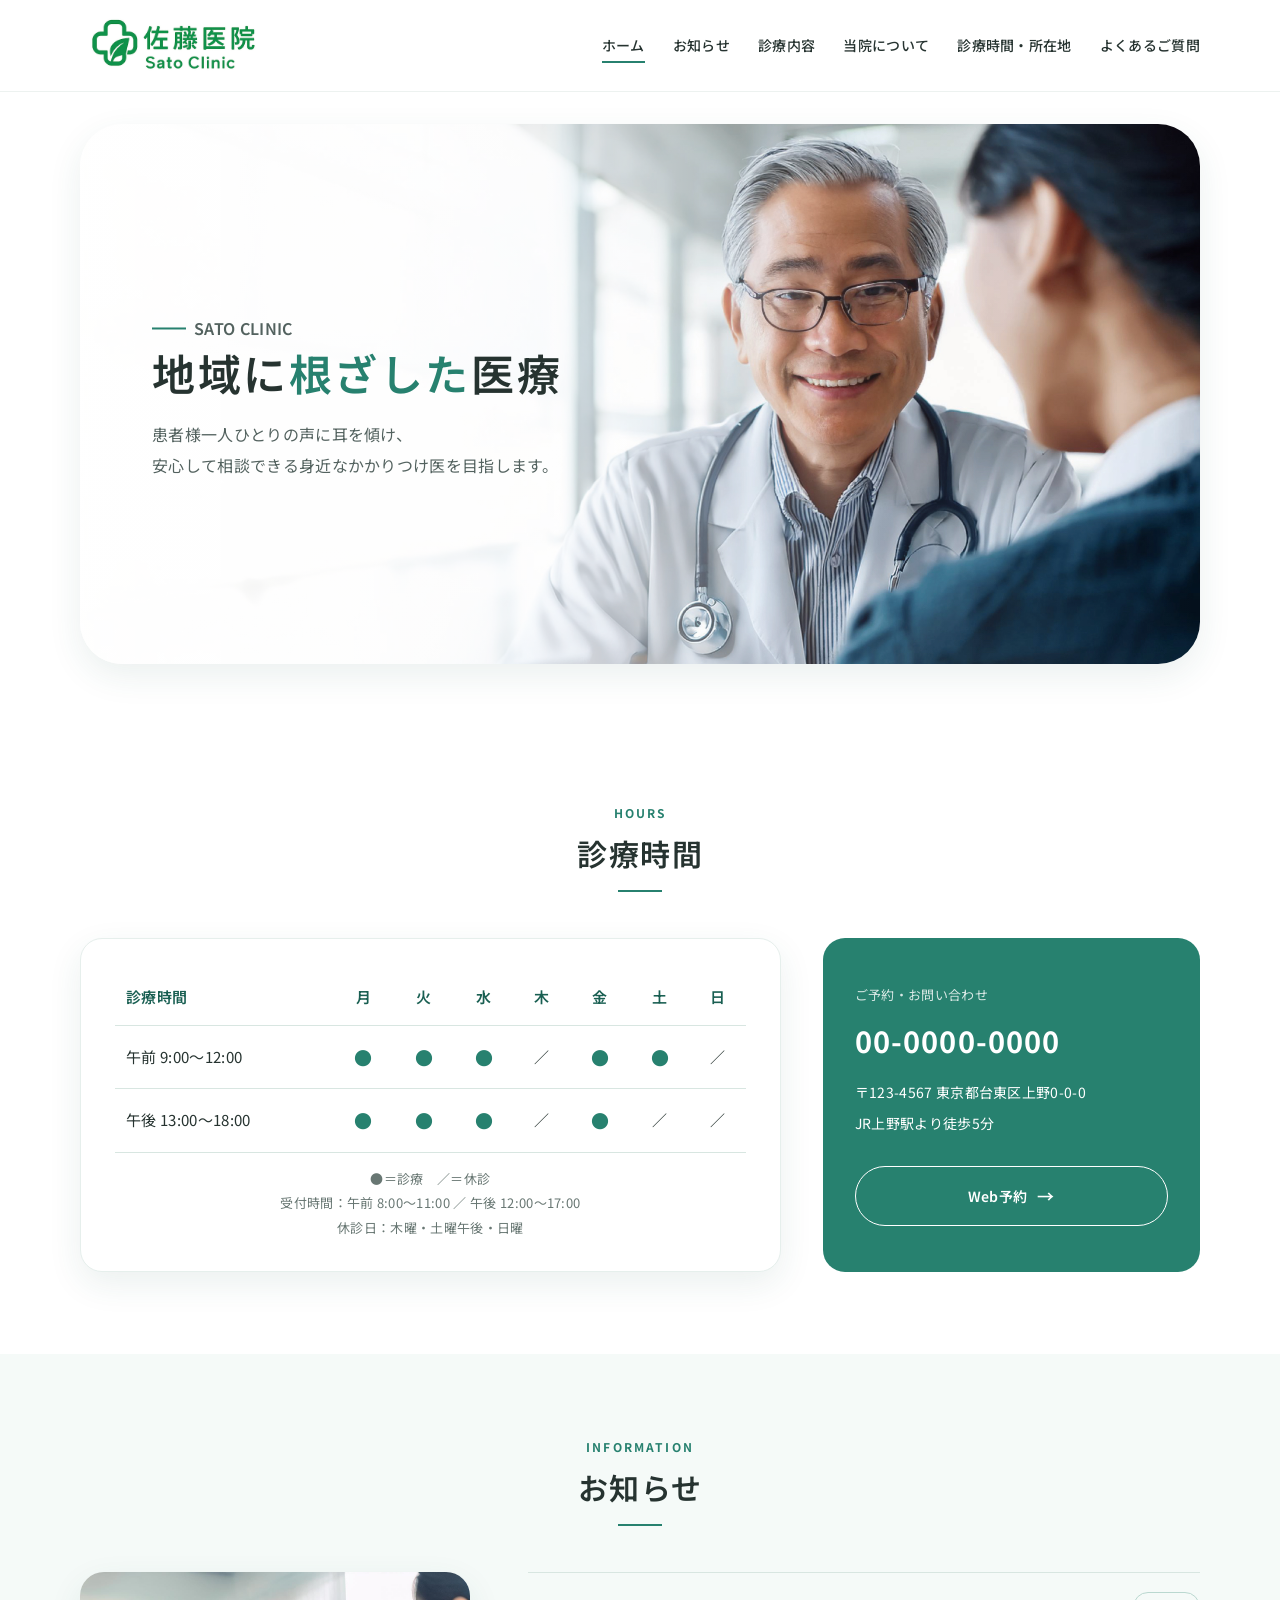
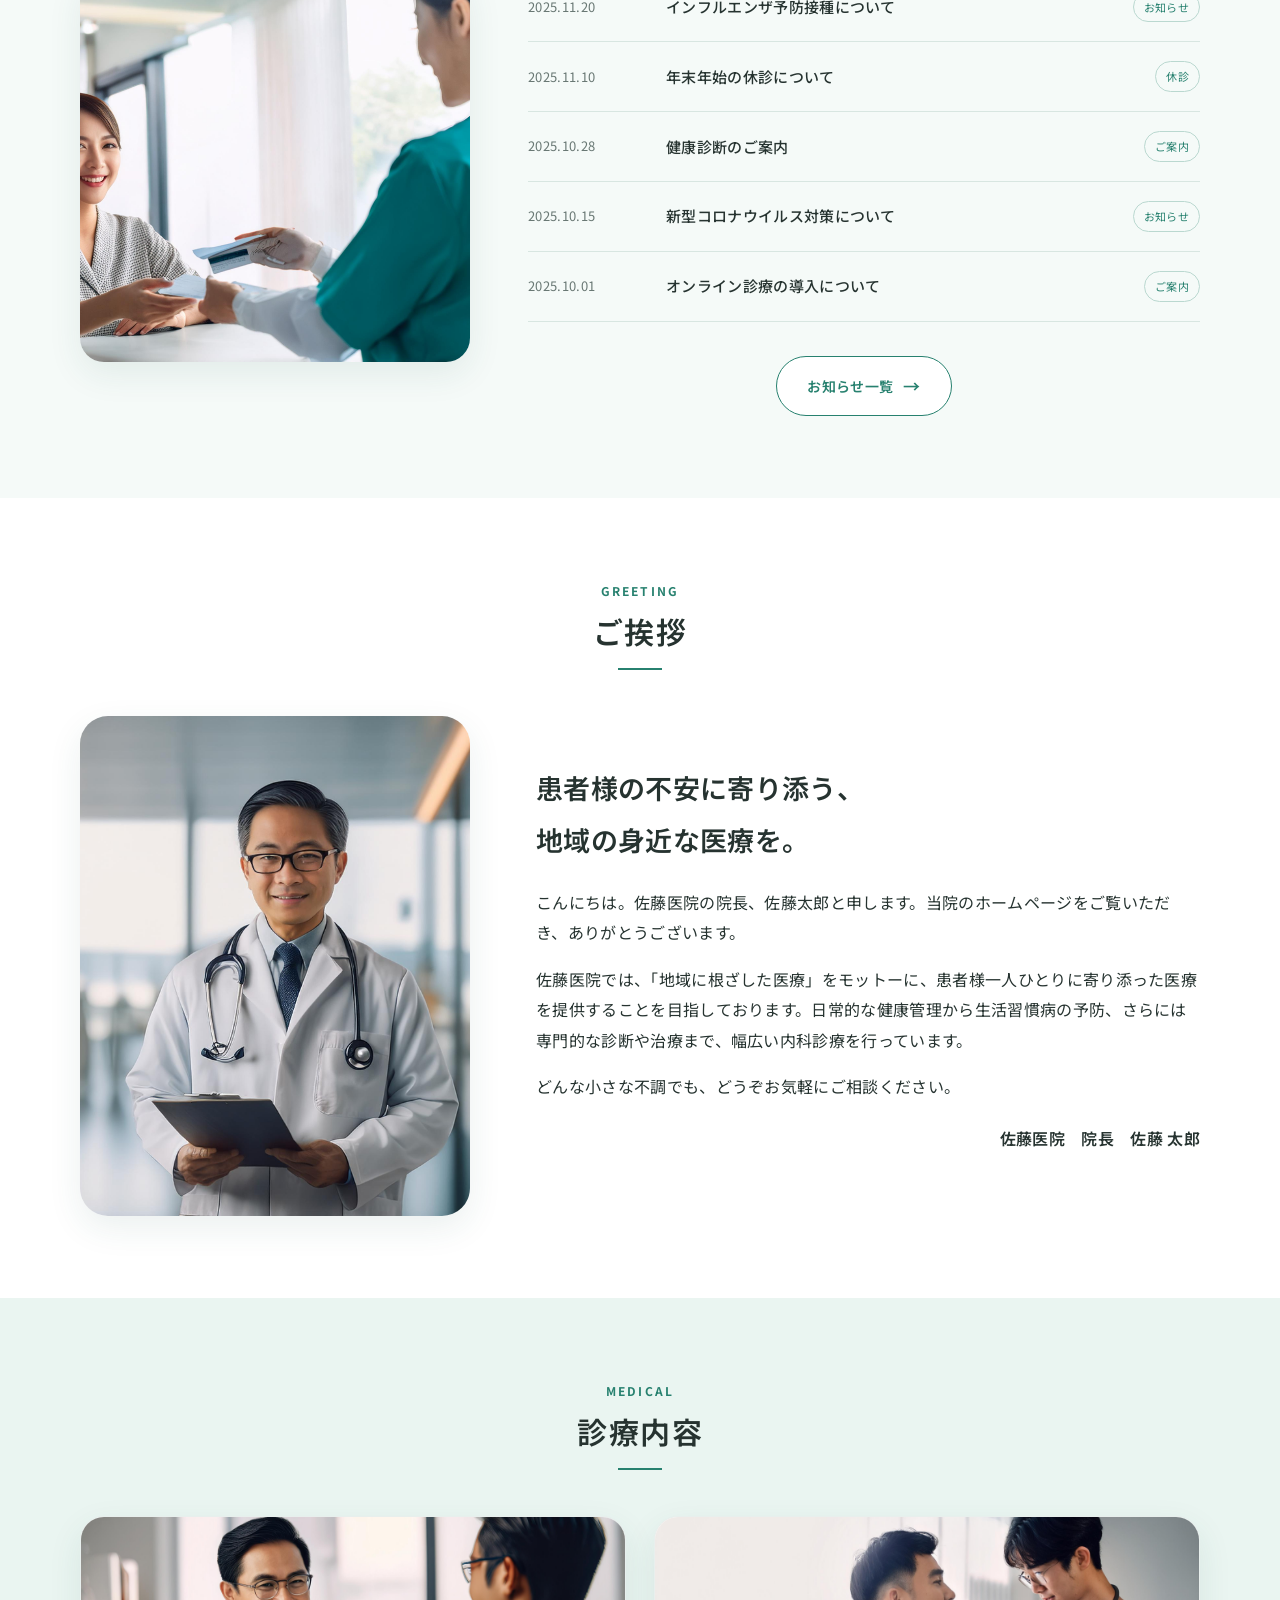
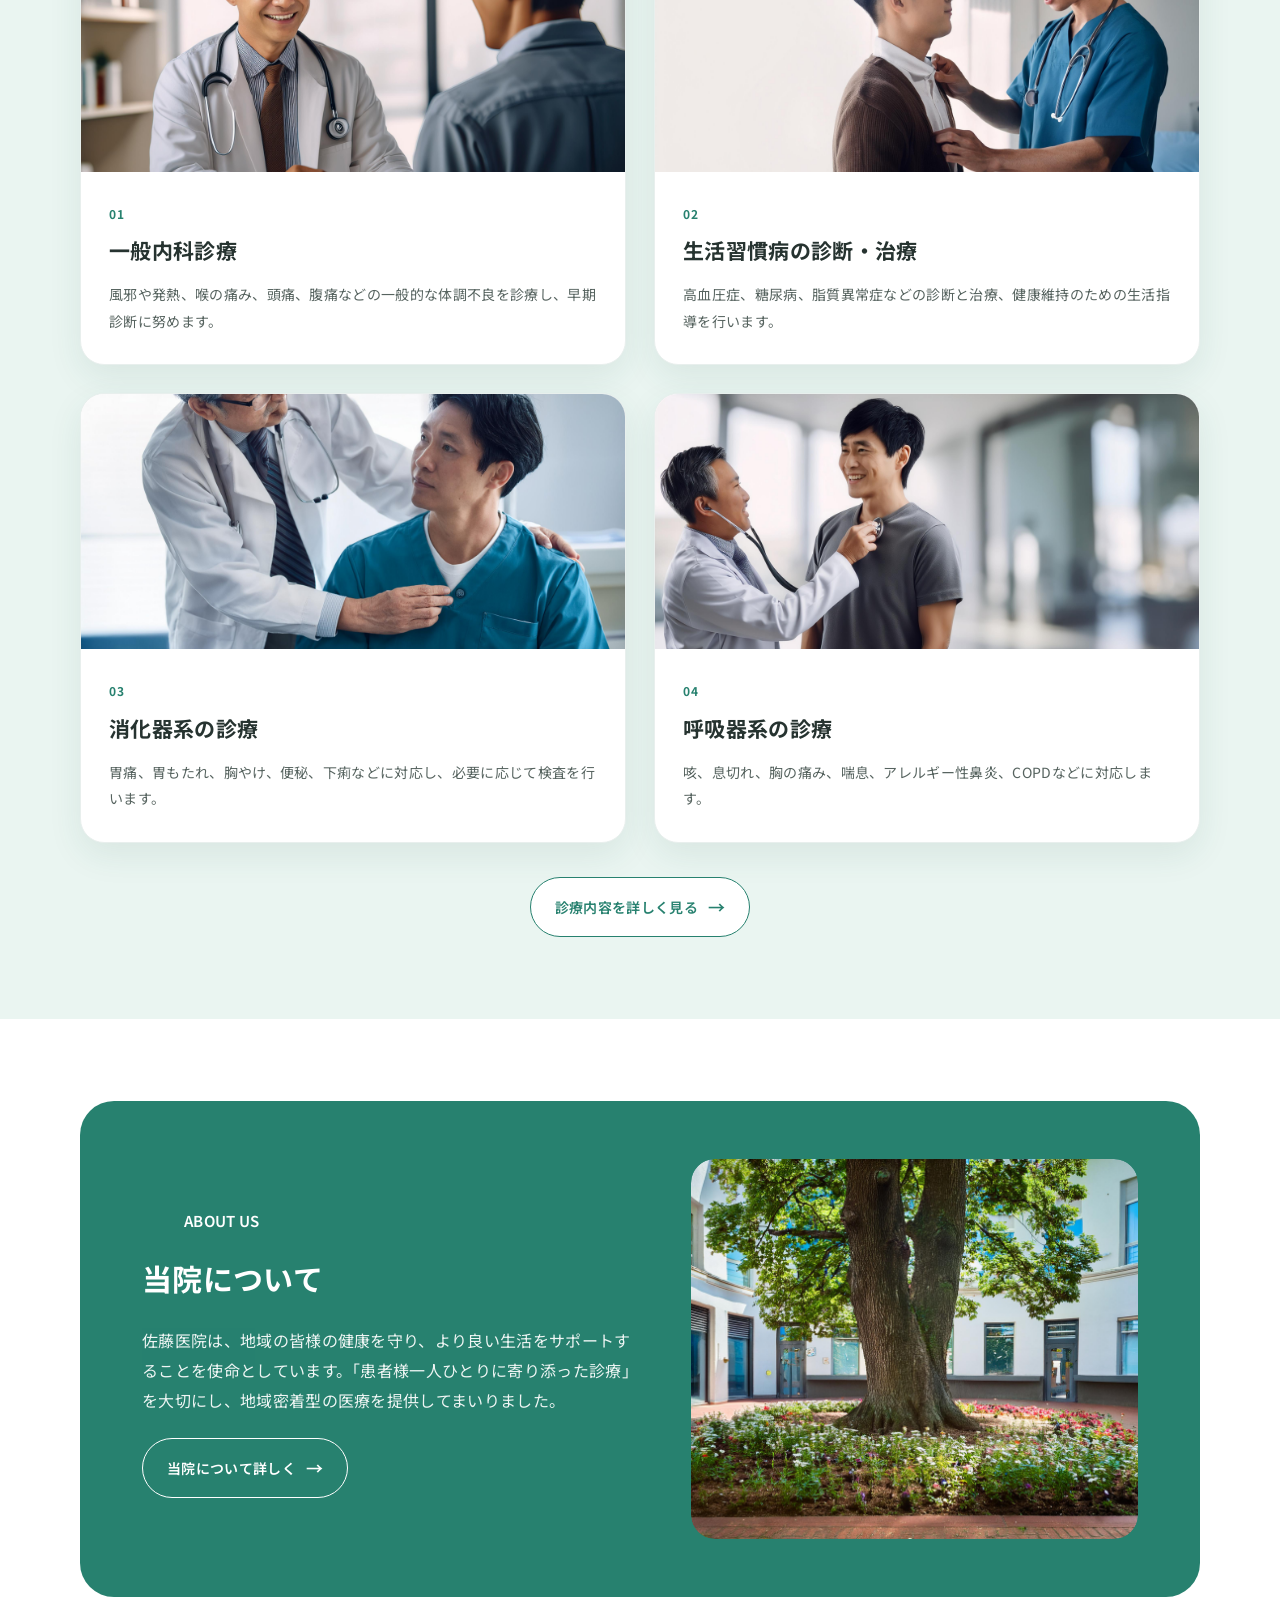
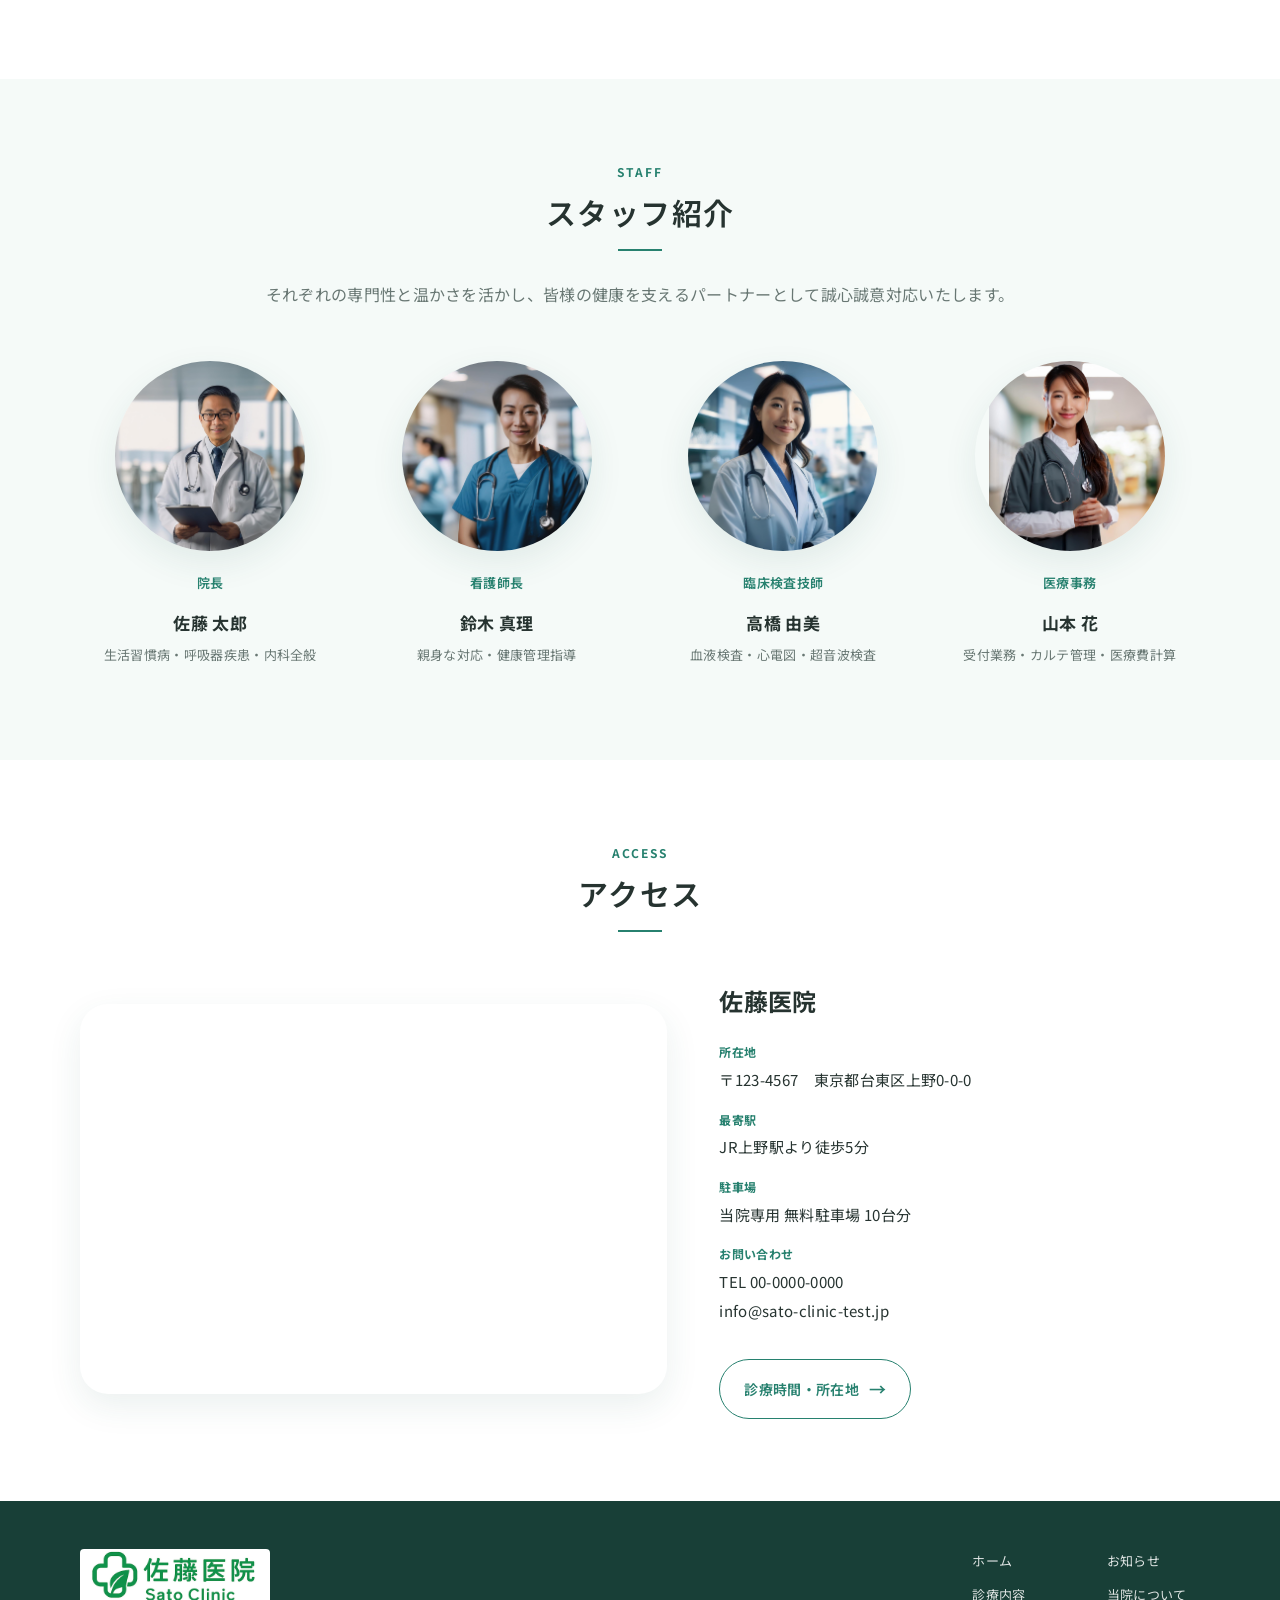
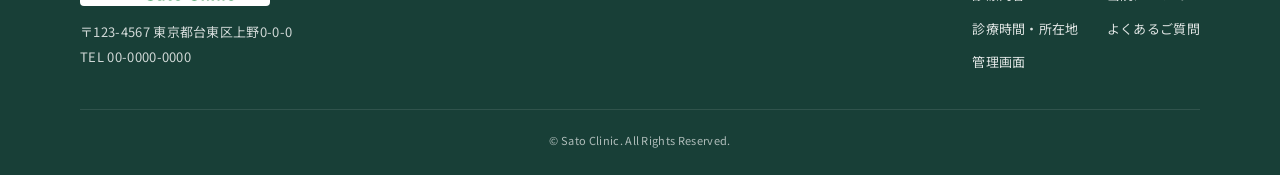
==== index.html @ 32af7291 "トップページ　診療内容の4枚のカードのサブページへのリンク化" ====
<!doctype html>
<html lang="ja">
<head>
  <meta charset="UTF-8">
  <meta name="viewport" content="width=device-width, initial-scale=1.0">
  <meta name="description" content="東京都台東区上野の佐藤医院。地域に根ざした医療を大切に、内科・循環器科・呼吸器科・予防医療に対応しています。">
  <title>佐藤医院｜地域に根ざした医療</title>
  <link rel="stylesheet" href="css/style.css">
</head>
<body>
<header class="site-header">
  <div class="container header-inner">
    <a class="logo" href="index.html"><img src="img/Logo/logo.png" alt="佐藤医院 Sato Clinic"></a>
    <nav class="global-nav" aria-label="メインナビゲーション">
      <ul>
        <li><a href="index.html" aria-current="page">ホーム</a></li>
        <li><a href="information/index.html">お知らせ</a></li>
        <li><a href="medical/index.html">診療内容</a></li>
        <li><a href="about/index.html">当院について</a></li>
        <li><a href="access/index.html">診療時間・所在地</a></li>
        <li><a href="faq/index.html">よくあるご質問</a></li>
      </ul>
    </nav>
  </div>
</header>
<main>
  <section class="hero">
    <div class="container">
      <div class="hero-card">
        <div class="hero-copy">
          <p class="hero-kicker">SATO CLINIC</p>
          <h1>地域に<span>根ざした</span>医療</h1>
          <p>患者様一人ひとりの声に耳を傾け、<br>安心して相談できる身近なかかりつけ医を目指します。</p>
        </div>
      </div>
    </div>
  </section>

  <section class="section" id="hours">
    <div class="container">
      <div class="section-title"><span class="en">Hours</span><h2>診療時間</h2></div>
      <div class="schedule-wrap">
        <div class="schedule-card">
          <table class="schedule-table">
            <thead><tr><th>診療時間</th><th>月</th><th>火</th><th>水</th><th>木</th><th>金</th><th>土</th><th>日</th></tr></thead>
            <tbody>
              <tr><td>午前 9:00〜12:00</td><td class="dot">●</td><td class="dot">●</td><td class="dot">●</td><td>／</td><td class="dot">●</td><td class="dot">●</td><td>／</td></tr>
              <tr><td>午後 13:00〜18:00</td><td class="dot">●</td><td class="dot">●</td><td class="dot">●</td><td>／</td><td class="dot">●</td><td>／</td><td>／</td></tr>
            </tbody>
          </table>
          <p class="schedule-note">●＝診療　／＝休診<br>受付時間：午前 8:00〜11:00 ／ 午後 12:00〜17:00<br>休診日：木曜・土曜午後・日曜</p>
        </div>
        <div class="contact-panel">
          <span class="label">ご予約・お問い合わせ</span>
          <p class="tel">00-0000-0000</p>
          <p>〒123-4567 東京都台東区上野0-0-0</p>
          <p>JR上野駅より徒歩5分</p><a class="btn white" href="reservation/index.html">Web予約</a>
        </div>
      </div>
    </div>
  </section>

  <section class="section soft" id="news">
    <div class="container">
      <div class="section-title"><span class="en">Information</span><h2>お知らせ</h2></div>
      <div class="news-layout">
        <img class="news-photo" src="img/Infomation_Image/information_4.jpg" alt="受付で案内するスタッフ">
        <div>
          <div class="news-list" id="top-news-list">
            <article class="news-item"><time datetime="2025-11-20">2025.11.20</time><a href="information/index.html#flu">インフルエンザ予防接種について</a><span class="tag">お知らせ</span></article></a>
            <article class="news-item"><time datetime="2025-11-10">2025.11.10</time><a href="information/index.html#holiday">年末年始の休診について</a><span class="tag">休診</span></article></a>
            <article class="news-item"><time datetime="2025-10-28">2025.10.28</time><a href="information/index.html#checkup">健康診断のご案内</a><span class="tag">ご案内</span></article></a>
            <article class="news-item"><time datetime="2025-10-15">2025.10.15</time><a href="information/index.html#covid">新型コロナウイルス対策について</a><span class="tag">お知らせ</span></article></a>
            <article class="news-item"><time datetime="2025-10-01">2025.10.01</time><a href="information/index.html#online">オンライン診療の導入について</a><span class="tag">ご案内</span></article></a>
          </div>
          <div class="more"><a class="btn" href="information/index.html">お知らせ一覧</a></div>
        </div>
      </div>
    </div>
  </section>

  <section class="section" id="greeting">
    <div class="container">
      <div class="section-title"><span class="en">Greeting</span><h2>ご挨拶</h2></div>
      <div class="greeting">
        <div class="greeting-photo">
          <img src="img/Doctor_Image/sato_taro.jpg" alt="院長 佐藤太郎">
        </div>
        <div class="greeting-text">
          <h3>患者様の不安に寄り添う、<br>地域の身近な医療を。</h3>
          <p>こんにちは。佐藤医院の院長、佐藤太郎と申します。当院のホームページをご覧いただき、ありがとうございます。</p>
          <p>佐藤医院では、「地域に根ざした医療」をモットーに、患者様一人ひとりに寄り添った医療を提供することを目指しております。日常的な健康管理から生活習慣病の予防、さらには専門的な診断や治療まで、幅広い内科診療を行っています。</p>
          <p>どんな小さな不調でも、どうぞお気軽にご相談ください。</p>
          <p class="signature">佐藤医院　院長　佐藤 太郎</p>
        </div>
      </div>
    </div>
  </section>

  <section class="section green-soft" id="medical">
    <div class="container">
      <div class="section-title"><span class="en">Medical</span><h2>診療内容</h2></div>
      <div class="medical-grid">
        <a class="medical-card-link" href="medical/index.html#medical-1"><article class="medical-card"><img src="img/Medical_Image/medical_8.jpg" alt="一般内科診療"><div class="body"><span class="num">01</span><h3>一般内科診療</h3><p>風邪や発熱、喉の痛み、頭痛、腹痛などの一般的な体調不良を診療し、早期診断に努めます。</p></div></article></a>
        <a class="medical-card-link" href="medical/index.html#medical-2"><article class="medical-card"><img src="img/Medical_Image/medical_6.jpg" alt="生活習慣病の診断・治療"><div class="body"><span class="num">02</span><h3>生活習慣病の診断・治療</h3><p>高血圧症、糖尿病、脂質異常症などの診断と治療、健康維持のための生活指導を行います。</p></div></article></a>
        <a class="medical-card-link" href="medical/index.html#medical-3"><article class="medical-card"><img src="img/Patient_Image/patient_6.jpg" alt="消化器系の診療"><div class="body"><span class="num">03</span><h3>消化器系の診療</h3><p>胃痛、胃もたれ、胸やけ、便秘、下痢などに対応し、必要に応じて検査を行います。</p></div></article></a>
        <a class="medical-card-link" href="medical/index.html#medical-4"><article class="medical-card"><img src="img/Medical_Image/medical_10.jpg" alt="呼吸器系の診療"><div class="body"><span class="num">04</span><h3>呼吸器系の診療</h3><p>咳、息切れ、胸の痛み、喘息、アレルギー性鼻炎、COPDなどに対応します。</p></div></article></a>
      </div>
      <div class="more"><a class="btn" href="medical/index.html">診療内容を詳しく見る</a></div>
    </div>
  </section>

  <section class="section" id="about">
    <div class="container">
      <div class="about-panel">
        <div><span class="hero-kicker" style="color:#fff">ABOUT US</span><h3>当院について</h3><p>佐藤医院は、地域の皆様の健康を守り、より良い生活をサポートすることを使命としています。「患者様一人ひとりに寄り添った診療」を大切にし、地域密着型の医療を提供してまいりました。</p><a class="btn white" href="about/index.html">当院について詳しく</a></div>
        <div class="about-slideshow" aria-label="佐藤医院の院内・中庭イメージ"><img class="is-active" src="img/Hospital_Exterior/hospital_2.jpg" alt="佐藤医院の院内・中庭イメージ"><img src="img/Hospital_Exterior/hospital_3.jpg" alt=""><img src="img/Hospital_Exterior/hospital_4.jpg" alt=""><img src="img/Hospital_Exterior/hospital_5.jpg" alt=""><img src="img/Hospital_Exterior/hospital_7.jpg" alt=""><img src="img/Hospital_Exterior/hospital_8.jpg" alt=""></div>
      </div>
    </div>
  </section>

  <section class="section soft" id="staff">
    <div class="container">
      <div class="section-title"><span class="en">Staff</span><h2>スタッフ紹介</h2></div>
      <p class="staff-intro">それぞれの専門性と温かさを活かし、皆様の健康を支えるパートナーとして誠心誠意対応いたします。</p>
      <div class="staff-grid">
        <a class="staff-card-link" href="about/index.html#staff-sato"><article class="staff-card"><img src="img/Doctor_Image/sato_taro.jpg" alt="佐藤太郎"><p class="role">院長</p><h3>佐藤 太郎</h3><p>生活習慣病・呼吸器疾患・内科全般</p></article></a></a>
        <a class="staff-card-link" href="about/index.html#staff-suzuki"><article class="staff-card"><img src="img/Doctor_Image/suzuki_mari.jpg" alt="鈴木真理"><p class="role">看護師長</p><h3>鈴木 真理</h3><p>親身な対応・健康管理指導</p></article></a></a>
        <a class="staff-card-link" href="about/index.html#staff-takahashi"><article class="staff-card"><img src="img/Doctor_Image/takahashi_yumi.jpg" alt="高橋由美"><p class="role">臨床検査技師</p><h3>高橋 由美</h3><p>血液検査・心電図・超音波検査</p></article></a></a>
        <a class="staff-card-link" href="about/index.html#staff-yamamoto"><article class="staff-card"><img src="img/Doctor_Image/yamamoto_hana.jpg" alt="山本花"><p class="role">医療事務</p><h3>山本 花</h3><p>受付業務・カルテ管理・医療費計算</p></article></a></a>
      </div>
    </div>
  </section>

  <section class="section" id="access">
    <div class="container">
      <div class="section-title"><span class="en">Access</span><h2>アクセス</h2></div>
      <div class="access-wrap">
        <iframe class="map-image" src="https://www.google.com/maps?q=東京都台東区上野0-0-0&output=embed" title="佐藤医院の所在地地図" loading="lazy" allowfullscreen></iframe>
        <div class="access-info">
          <h3>佐藤医院</h3>
          <dl><dt>所在地</dt><dd>〒123-4567　東京都台東区上野0-0-0</dd><dt>最寄駅</dt><dd>JR上野駅より徒歩5分</dd><dt>駐車場</dt><dd>当院専用 無料駐車場 10台分</dd><dt>お問い合わせ</dt><dd>TEL 00-0000-0000<br>info@sato-clinic-test.jp</dd></dl>
          <div class="more" style="text-align:left"><a class="btn" href="access/index.html">診療時間・所在地</a></div>
        </div>
      </div>
    </div>
  </section>
</main>
<footer class="site-footer">
  <div class="container">
    <div class="footer-top">
      <div class="footer-brand"><img src="img/Logo/logo.png" alt="佐藤医院"><p>〒123-4567 東京都台東区上野0-0-0<br>TEL 00-0000-0000</p></div>
      <nav class="footer-nav" aria-label="フッターナビゲーション"><a href="index.html">ホーム</a><a href="information/index.html">お知らせ</a><a href="medical/index.html">診療内容</a><a href="about/index.html">当院について</a><a href="access/index.html">診療時間・所在地</a><a href="faq/index.html">よくあるご質問</a><a href="admin/index.html">管理画面</a></nav>
    </div>
    <div class="copyright">© Sato Clinic. All Rights Reserved.</div>
  </div>
</footer>
<script src="js/script.js"></script>
</body>
</html>
---- css/style.css ----
@import url('https://fonts.googleapis.com/css2?family=Noto+Sans+JP:wght@400;500;600;700&display=swap');

:root{
  --green:#27816f;
  --green-dark:#195f52;
  --green-soft:#eaf5f1;
  --mint:#f5faf8;
  --ink:#263330;
  --muted:#687773;
  --line:#d8e6e1;
  --white:#fff;
  --shadow:0 12px 34px rgba(29,89,76,.09);
}
*{box-sizing:border-box}
html{scroll-behavior:smooth}
body{margin:0;color:var(--ink);background:#fff;font-family:'Noto Sans JP',sans-serif;font-size:16px;line-height:1.9;letter-spacing:.02em}
a{color:inherit;text-decoration:none}
img{max-width:100%;display:block}
.container{width:1120px;max-width:calc(100% - 48px);margin:0 auto}
.site-header{height:92px;display:flex;align-items:center;background:#fff;border-bottom:1px solid #edf2f0;position:relative;z-index:10}
.header-inner{display:flex;align-items:center;justify-content:space-between;gap:32px}
.logo img{width:190px;height:auto}
.global-nav ul{display:flex;align-items:center;gap:28px;list-style:none;margin:0;padding:0;font-size:14px;font-weight:500}
.global-nav a{position:relative;padding:10px 0}
.global-nav a:after{content:'';position:absolute;left:0;bottom:2px;width:0;height:2px;background:var(--green);transition:.2s}
.global-nav a:hover:after,.global-nav a[aria-current='page']:after{width:100%}
.hero{padding:32px 0 56px}
.hero-card{height:540px;border-radius:42px;overflow:hidden;position:relative;background:url('../img/Doctor_Image/firstView.jpg') center 44%/cover no-repeat;box-shadow:var(--shadow)}
.hero-card:after{content:'';position:absolute;inset:0;background:linear-gradient(90deg,rgba(255,255,255,.90) 0%,rgba(255,255,255,.68) 41%,rgba(255,255,255,.08) 68%,rgba(255,255,255,0) 100%)}
.hero-copy{position:absolute;z-index:2;left:72px;top:50%;transform:translateY(-50%);max-width:530px}
.hero-kicker{display:inline-flex;align-items:center;gap:8px;font-size:15px;color:var(--green-dark);font-weight:600;margin:0 0 14px}
.hero-kicker:before{content:'';width:34px;height:2px;background:var(--green)}
.hero h1{font-size:43px;line-height:1.35;margin:0 0 18px;font-weight:600;letter-spacing:.06em}
.hero h1 span{color:var(--green)}
.hero p{margin:0;color:#53625f;font-size:16px}
.section{padding:82px 0}
.section.soft{background:var(--mint)}
.section.green-soft{background:var(--green-soft)}
.section-title{text-align:center;margin:0 0 46px}
.section-title .en{display:block;color:var(--green);font-size:12px;font-weight:700;letter-spacing:.18em;text-transform:uppercase;margin-bottom:7px}
.section-title h2{font-size:30px;line-height:1.4;margin:0;font-weight:600;letter-spacing:.05em}
.section-title h2:after{content:'';display:block;width:44px;height:2px;background:var(--green);margin:16px auto 0}
.schedule-wrap{display:grid;grid-template-columns:1.3fr .7fr;gap:42px;align-items:start}
.schedule-card{background:#fff;border-radius:22px;padding:30px 34px;box-shadow:var(--shadow);border:1px solid #e6efec}
.schedule-table{width:100%;border-collapse:collapse;font-size:15px}
.schedule-table th,.schedule-table td{padding:14px 11px;text-align:center;border-bottom:1px solid var(--line);white-space:nowrap}
.schedule-table th:first-child,.schedule-table td:first-child{text-align:left}
.schedule-table thead th{font-weight:600;color:var(--green-dark)}
.schedule-table .dot{color:var(--green);font-size:18px;font-weight:700}
.schedule-note{font-size:13px;color:var(--muted);margin:14px 0 0;text-align:center}
.contact-panel{background:var(--green);color:#fff;border-radius:22px;padding:32px;height:100%;min-height:246px;display:flex;flex-direction:column;justify-content:center}
.contact-panel .label{font-size:13px;opacity:.82;margin-bottom:5px}
.contact-panel .tel{font-size:29px;font-weight:700;letter-spacing:.04em;margin:0 0 9px}
.contact-panel p{margin:2px 0;font-size:14px}
.contact-panel .btn.white{margin-top:2em}
.btn{display:inline-flex;align-items:center;justify-content:center;gap:10px;min-width:176px;padding:13px 24px;border-radius:999px;border:1px solid var(--green);color:var(--green);font-size:14px;font-weight:600;transition:.2s;background:#fff}
.btn:after{content:'→';font-size:17px}
.btn:hover{background:var(--green);color:#fff}
.btn.white{border-color:#fff;color:#fff;background:transparent}.btn.white:hover{background:#fff;color:var(--green)}
.more{text-align:center;margin-top:34px}
.news-layout{display:grid;grid-template-columns:390px 1fr;gap:58px;align-items:start}
.news-photo{height:390px;border-radius:24px;object-fit:cover;object-position:72% center;width:100%;box-shadow:var(--shadow)}
.news-list{border-top:1px solid var(--line)}
.news-item{display:grid;grid-template-columns:120px 1fr auto;gap:18px;align-items:center;padding:19px 0;border-bottom:1px solid var(--line)}
.news-item time{font-size:13px;color:var(--muted)}
.news-item .tag{font-size:11px;color:var(--green);border:1px solid #bad8d0;border-radius:999px;padding:4px 10px}
.news-item a{font-size:15px;font-weight:500}.news-item a:hover{color:var(--green)}
.greeting{display:grid;grid-template-columns:390px 1fr;gap:66px;align-items:center}
.greeting-photo{position:relative}
.greeting-photo img{width:100%;height:500px;object-fit:cover;object-position:78% center;border-radius:28px;box-shadow:var(--shadow)}
.greeting-photo .name-badge{position:absolute;right:-24px;bottom:28px;background:#fff;border-radius:16px;padding:16px 22px;box-shadow:var(--shadow);font-size:12px;color:var(--muted)}
.greeting-photo .name-badge strong{display:block;color:var(--ink);font-size:18px;margin-top:2px}
.greeting-text h3{font-size:27px;margin:0 0 22px;font-weight:600}.greeting-text p{margin:0 0 16px}
.signature{text-align:right;font-weight:600;margin-top:22px!important}
.medical-grid{display:grid;grid-template-columns:repeat(2,1fr);gap:28px}
.medical-card{background:#fff;border-radius:24px;overflow:hidden;box-shadow:var(--shadow);border:1px solid #e8efed}
.medical-card-link{display:block;color:inherit;text-decoration:none;border-radius:24px;transition:transform .25s ease,box-shadow .25s ease}.medical-card-link:hover,.medical-card-link:focus-visible{transform:translateY(-5px);box-shadow:0 10px 24px rgba(22,71,58,.16);outline:none}.medical-card-link:focus-visible{outline:2px solid var(--green);outline-offset:3px}
.medical-card img{width:100%;height:255px;object-fit:cover}
.medical-card .body{padding:25px 28px 30px}.medical-card .num{font-size:12px;color:var(--green);font-weight:700;letter-spacing:.1em}.medical-card h3{font-size:21px;margin:4px 0 10px}.medical-card p{font-size:14px;color:#56635f;margin:0}
.about-panel{display:grid;grid-template-columns:1.05fr .95fr;gap:56px;align-items:center;background:var(--green);color:#fff;border-radius:34px;padding:58px 62px;overflow:hidden}
.about-panel h3{font-size:30px;margin:0 0 18px}.about-panel p{opacity:.92;margin:0 0 22px}.about-panel img{width:100%;height:380px;object-fit:cover;border-radius:24px}
.about-slideshow{position:relative;height:380px;border-radius:24px;overflow:hidden}.about-slideshow img{position:absolute;inset:0;opacity:0;transition:opacity 2.5s ease}.about-slideshow img.is-active{opacity:1}
.staff-intro{text-align:center;max-width:760px;margin:-18px auto 42px;color:var(--muted)}
.staff-grid{display:grid;grid-template-columns:repeat(4,1fr);gap:26px}
.staff-card{text-align:center;display:flex;flex-direction:column}.staff-card img{width:190px;height:190px;object-fit:cover;border-radius:50%;margin:0 auto 20px;box-shadow:var(--shadow)}
.staff-card:first-child img{object-position:85% center}
.staff-card:nth-child(2) img{object-position:100% center}
.staff-card:nth-child(4) img{object-position:-10% center}
.staff-card h3{font-size:17px;margin:0 0 4px;order:2}.staff-card .role{font-size:13px;color:var(--green);font-weight:600;margin:0 0 11px;order:1}.staff-card p{font-size:13px;color:var(--muted);margin:0}.staff-card>p:not(.role){order:3}
.staff-card-link{display:block;color:inherit;text-decoration:none;border-radius:12px;padding:10px;transition:transform .25s ease,box-shadow .25s ease;background:transparent}.staff-card-link:hover,.staff-card-link:focus-visible{transform:translateY(-5px);box-shadow:0 10px 24px rgba(22,71,58,.16);outline:none}.staff-card-link:focus-visible{outline:2px solid var(--green);outline-offset:3px}
.staff-card-link:nth-child(3) .staff-card img{object-position:center}.staff-card-link:nth-child(4) .staff-card img{object-position:-10% center}
.about-staff .staff-card>p:not(.role){text-align:left}
.about-staff .staff-card>p strong{color:var(--green)}
.access-wrap{display:grid;grid-template-columns:1.1fr .9fr;gap:52px;align-items:center}
.map-image{width:100%;height:390px;object-fit:cover;border-radius:28px;box-shadow:var(--shadow)}
.map-image{border:0}
.reservation-form{max-width:680px;margin:0 auto;background:#fff;padding:32px;border-radius:22px;box-shadow:var(--shadow)}.reservation-form label{display:block;color:var(--green-dark);font-weight:600;margin-bottom:18px}.reservation-form input,.reservation-form select{display:block;width:100%;box-sizing:border-box;margin-top:7px;padding:12px;border:1px solid var(--line);border-radius:8px;font:inherit}.reservation-result{margin-top:24px;color:var(--green-dark)}
#availability{max-width:680px;margin:0 auto;font-size:20px}#availability p{margin:10px 0}
.reservation-intro{max-width:680px;margin:0 auto 18px;font-size:20px}
.admin-news-table{width:100%;border-collapse:collapse;margin:24px 0;background:#fff}.admin-news-table th,.admin-news-table td{padding:14px;border:1px solid var(--line);text-align:left}.admin-news-table th{background:var(--mint);color:var(--green-dark)}.admin-news-table button{margin-right:6px;padding:5px 10px}
.admin-reservation-table{width:100%;border-collapse:collapse;margin:24px 0;background:#fff}.admin-reservation-table th,.admin-reservation-table td{padding:14px;border:1px solid var(--line);text-align:left}.admin-reservation-table th{background:var(--mint);color:var(--green-dark)}
.access-info h3{font-size:24px;margin:0 0 18px}.access-info dl{margin:0}.access-info dt{font-size:12px;color:var(--green);font-weight:700;margin-top:14px}.access-info dd{margin:2px 0 0;font-size:15px}
.site-footer{background:#183f37;color:#fff;padding:48px 0 24px}
.footer-top{display:flex;justify-content:space-between;gap:48px;align-items:flex-start}.footer-brand img{width:190px;background:#fff;border-radius:4px}.footer-brand p{font-size:13px;opacity:.8;margin:14px 0 0}.footer-nav{display:grid;grid-template-columns:repeat(2,auto);gap:9px 28px;font-size:13px}.footer-nav a{opacity:.86}.footer-nav a:hover{opacity:1}.copyright{border-top:1px solid rgba(255,255,255,.16);margin-top:34px;padding-top:20px;text-align:center;font-size:11px;opacity:.65}
.page-hero{padding:46px 0 54px;background:var(--green-soft)}
.page-hero-inner{height:270px;border-radius:32px;padding:54px 60px;display:flex;align-items:center;position:relative;overflow:hidden;background:#d9eee8}
.page-hero-inner.has-image{background-position:center;background-size:cover}.page-hero-inner.has-image:after{content:'';position:absolute;inset:0;background:linear-gradient(90deg,rgba(232,247,242,.97) 0%,rgba(232,247,242,.78) 50%,rgba(232,247,242,.15) 100%)}
.page-hero-copy{position:relative;z-index:2}.page-hero .en{color:var(--green);font-size:12px;font-weight:700;letter-spacing:.16em;text-transform:uppercase}.page-hero h1{font-size:36px;margin:6px 0 0;letter-spacing:.05em}
.breadcrumb{font-size:12px;color:var(--muted);padding:18px 0}.breadcrumb span{margin:0 8px;color:#9aa9a5}
.content-section{padding:64px 0}.content-title{font-size:27px;margin:0 0 26px;padding-left:16px;border-left:4px solid var(--green)}
.prose{max-width:920px;margin:0 auto}.prose p{margin:0 0 18px}.prose h3{font-size:21px;margin:38px 0 14px;color:var(--green-dark)}
.info-list{border-top:1px solid var(--line)}.info-row{display:grid;grid-template-columns:130px 1fr;gap:26px;padding:22px 0;border-bottom:1px solid var(--line)}.info-row time{font-size:13px;color:var(--muted)}.info-row h3{font-size:17px;margin:0 0 8px}.info-row p{font-size:14px;color:#5c6965;margin:0}
.detail-grid{display:grid;grid-template-columns:repeat(2,1fr);gap:28px}.detail-card{border:1px solid var(--line);border-radius:20px;overflow:hidden;background:#fff}.detail-card img{height:230px;width:100%;object-fit:cover}.detail-card .body{padding:24px}.detail-card .num{display:block;color:var(--green);font-size:12px;font-weight:700;letter-spacing:.1em}.detail-card h3{margin:4px 0 10px;font-size:20px}.detail-card p{font-size:14px;color:#5d6966;margin:0}
.policy-list{display:grid;grid-template-columns:repeat(2,1fr);gap:18px}.policy{padding:22px;border-radius:16px;background:var(--mint);border:1px solid var(--line)}.policy strong{display:block;color:var(--green-dark);margin-bottom:6px}
.faq-list{max-width:900px;margin:0 auto}.faq-item{border-bottom:1px solid var(--line);padding:24px 0}.faq-q{font-size:17px;font-weight:600;margin:0 0 10px}.faq-q:before{content:'Q';display:inline-flex;width:30px;height:30px;align-items:center;justify-content:center;border-radius:50%;background:var(--green);color:#fff;margin-right:12px}.faq-a{margin:0;padding-left:42px;color:#596662;font-size:14px}.faq-a:before{content:'A';font-weight:700;color:var(--green);margin-right:10px}
@media(max-width:900px){.global-nav{display:none}.container{max-width:calc(100% - 32px)}.hero-card{height:480px}.hero-copy{left:40px}.schedule-wrap,.news-layout,.greeting,.about-panel,.access-wrap{grid-template-columns:1fr}.staff-grid{grid-template-columns:repeat(2,1fr)}.medical-grid,.detail-grid,.policy-list{grid-template-columns:1fr}.footer-top{flex-direction:column}}
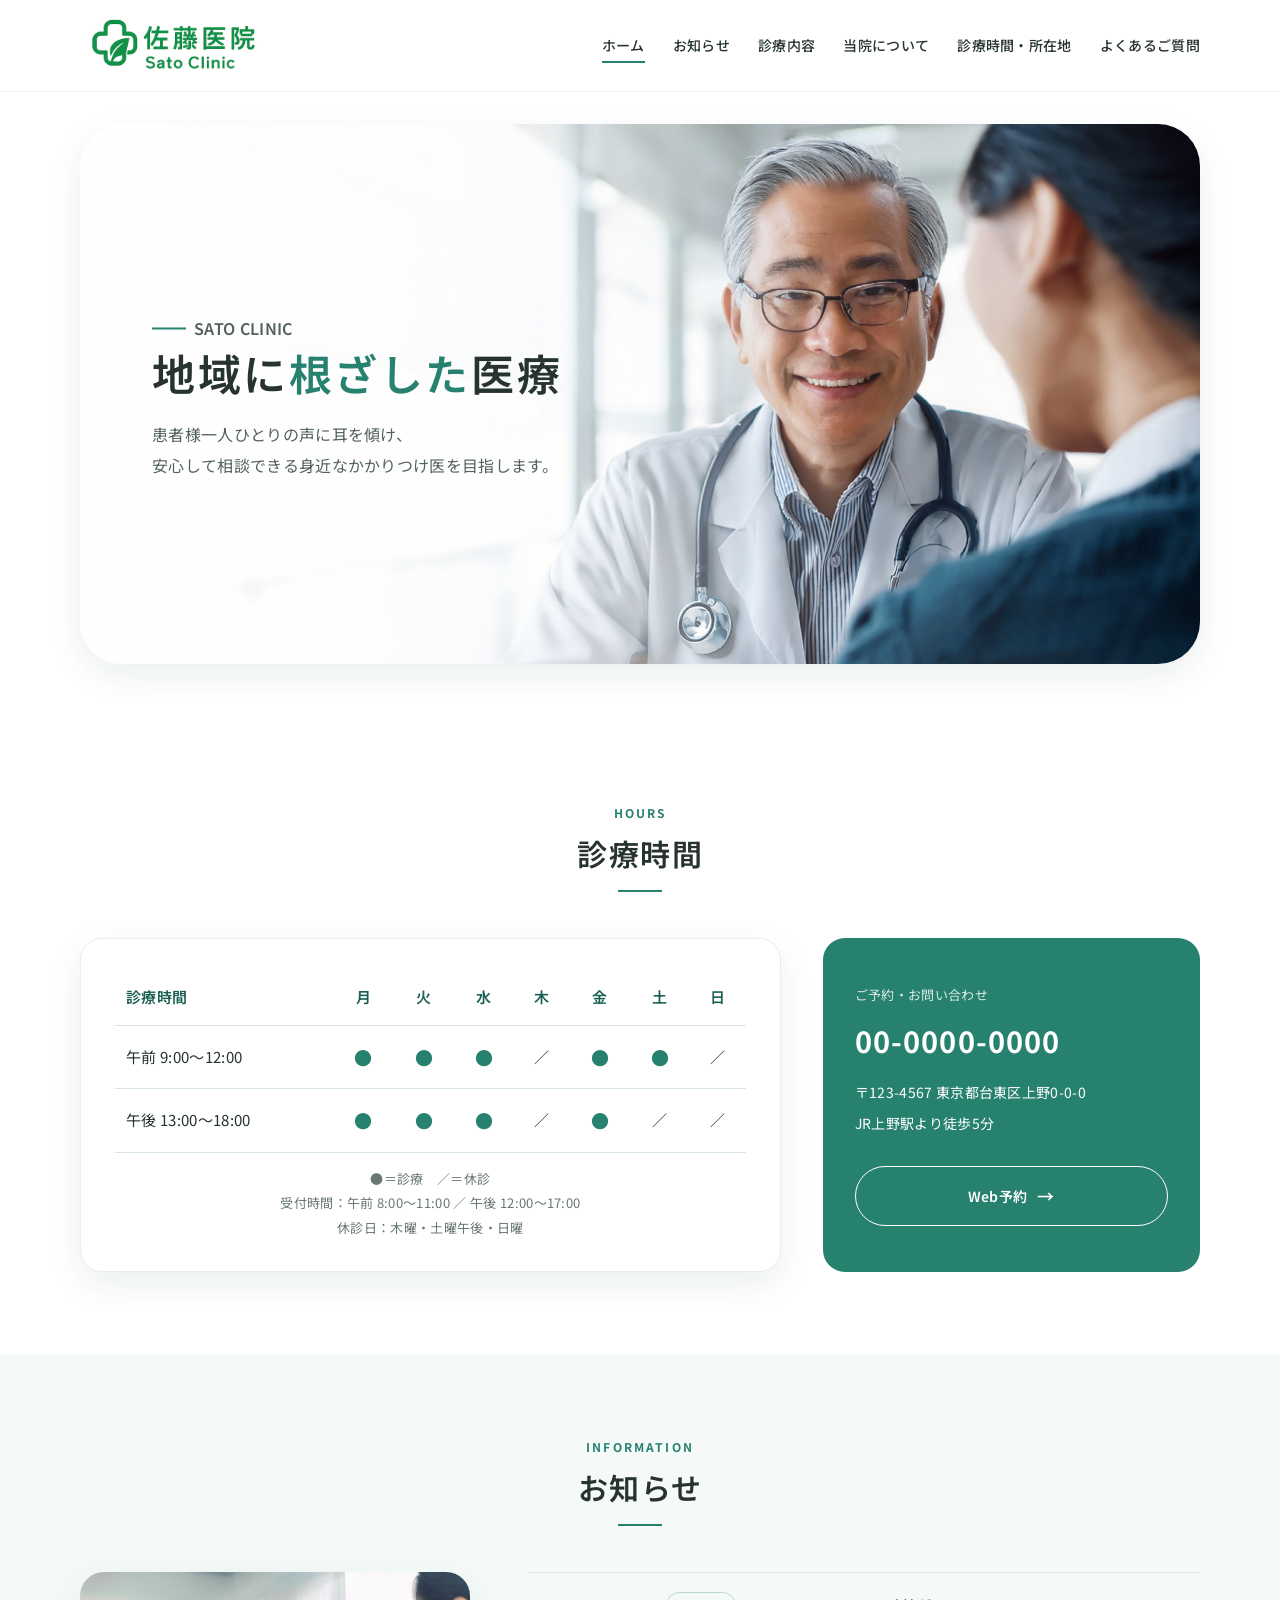
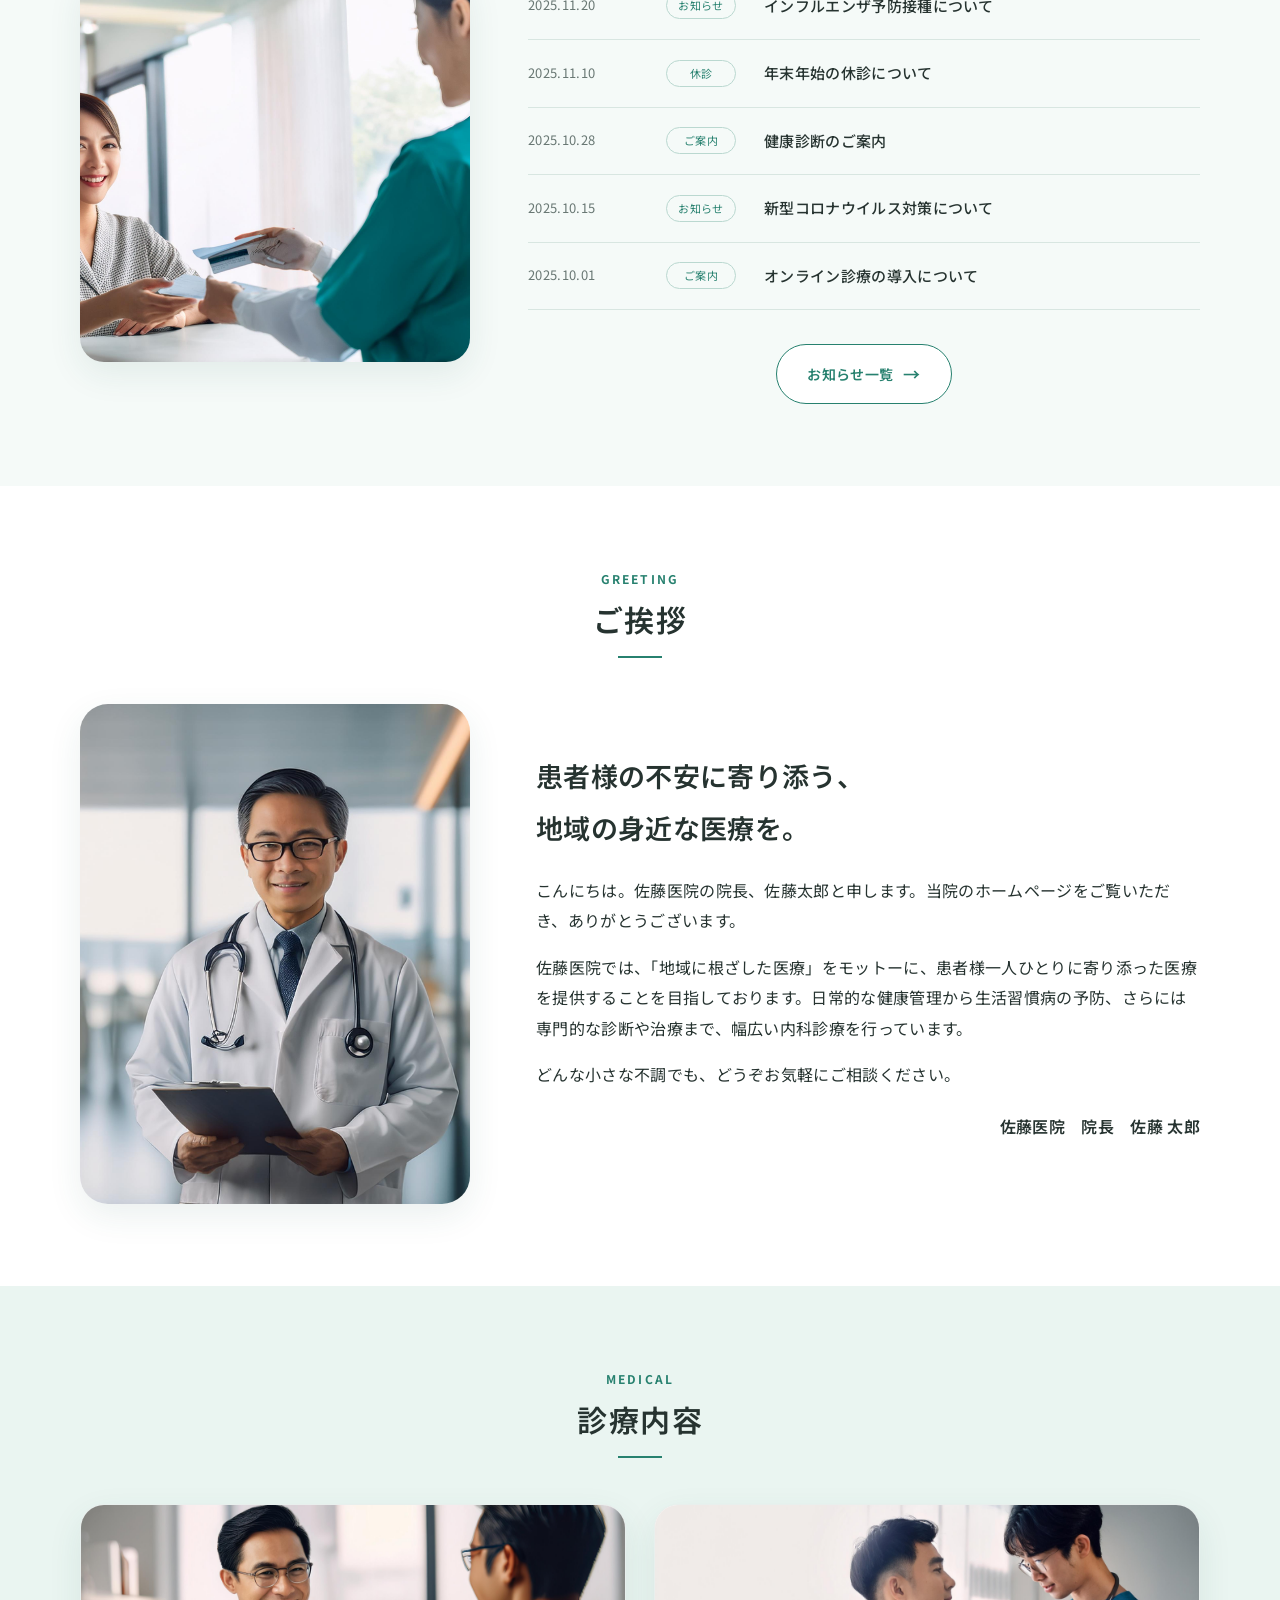
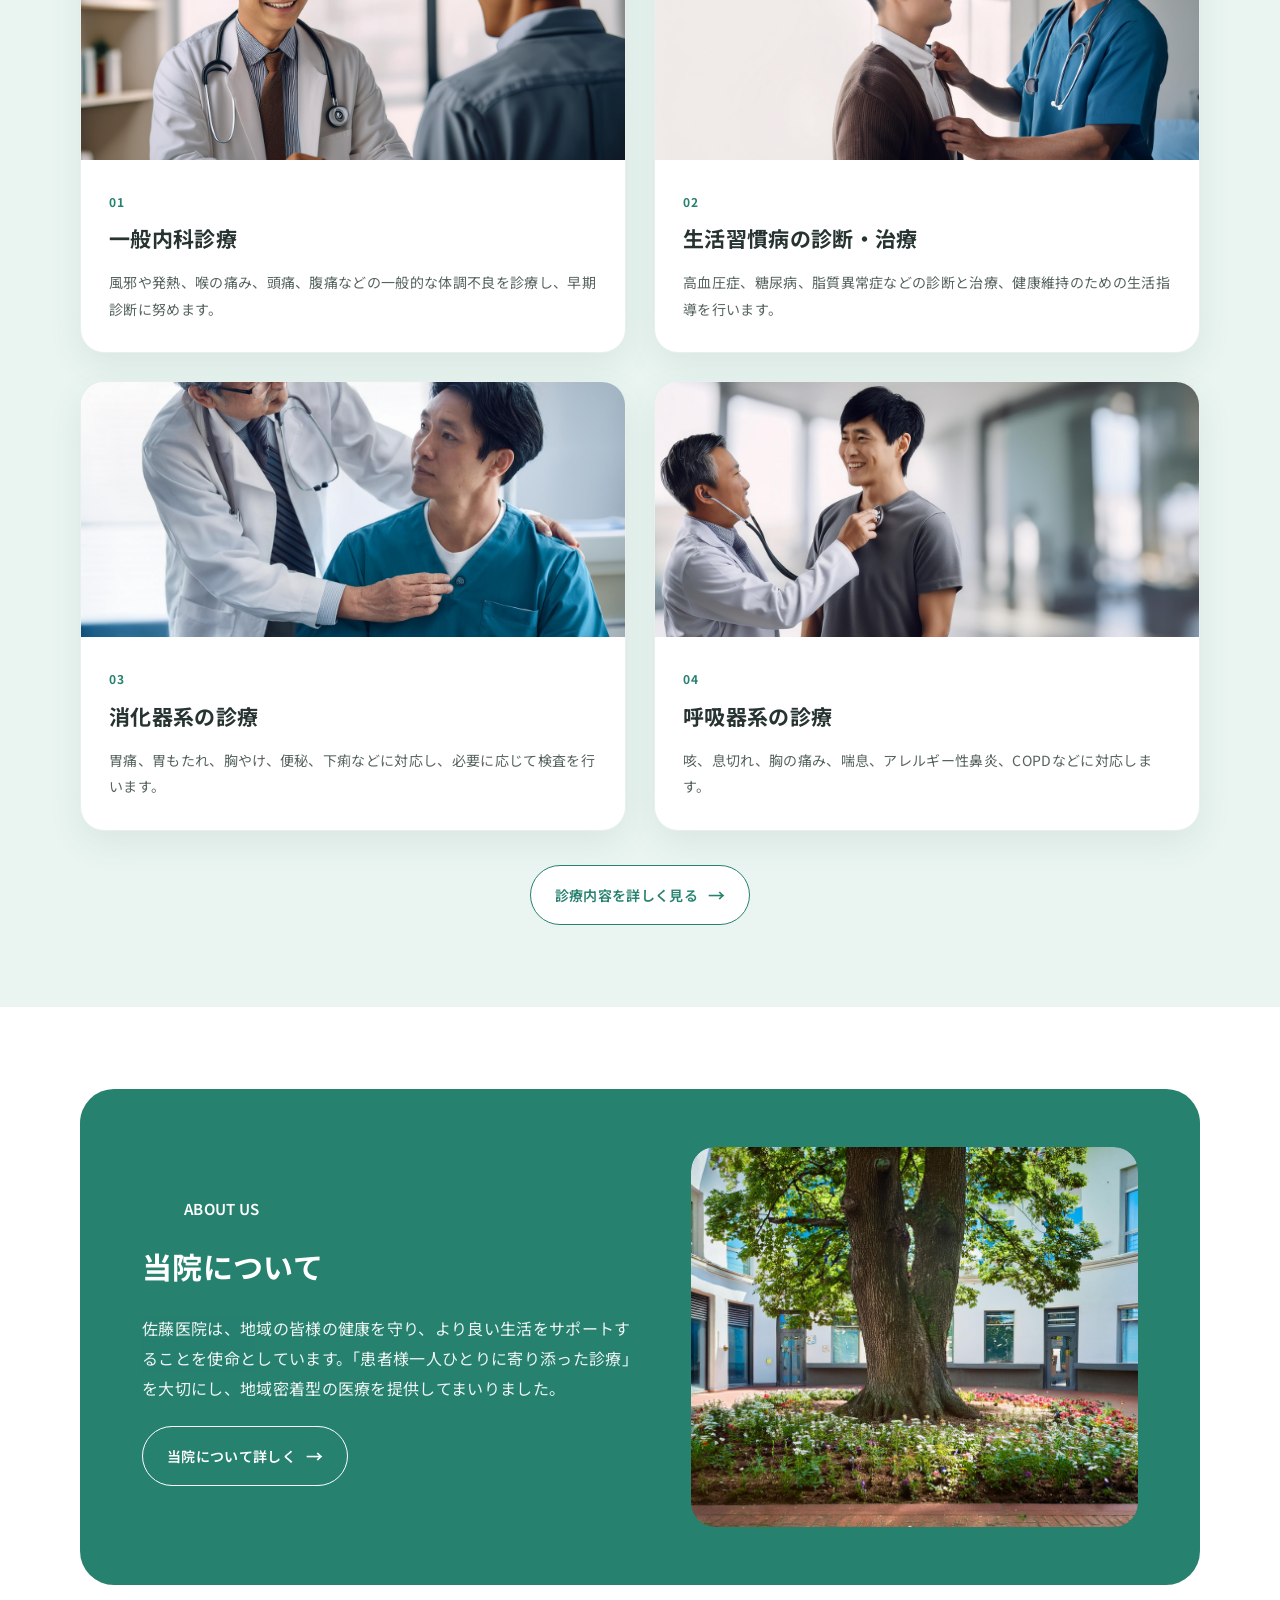
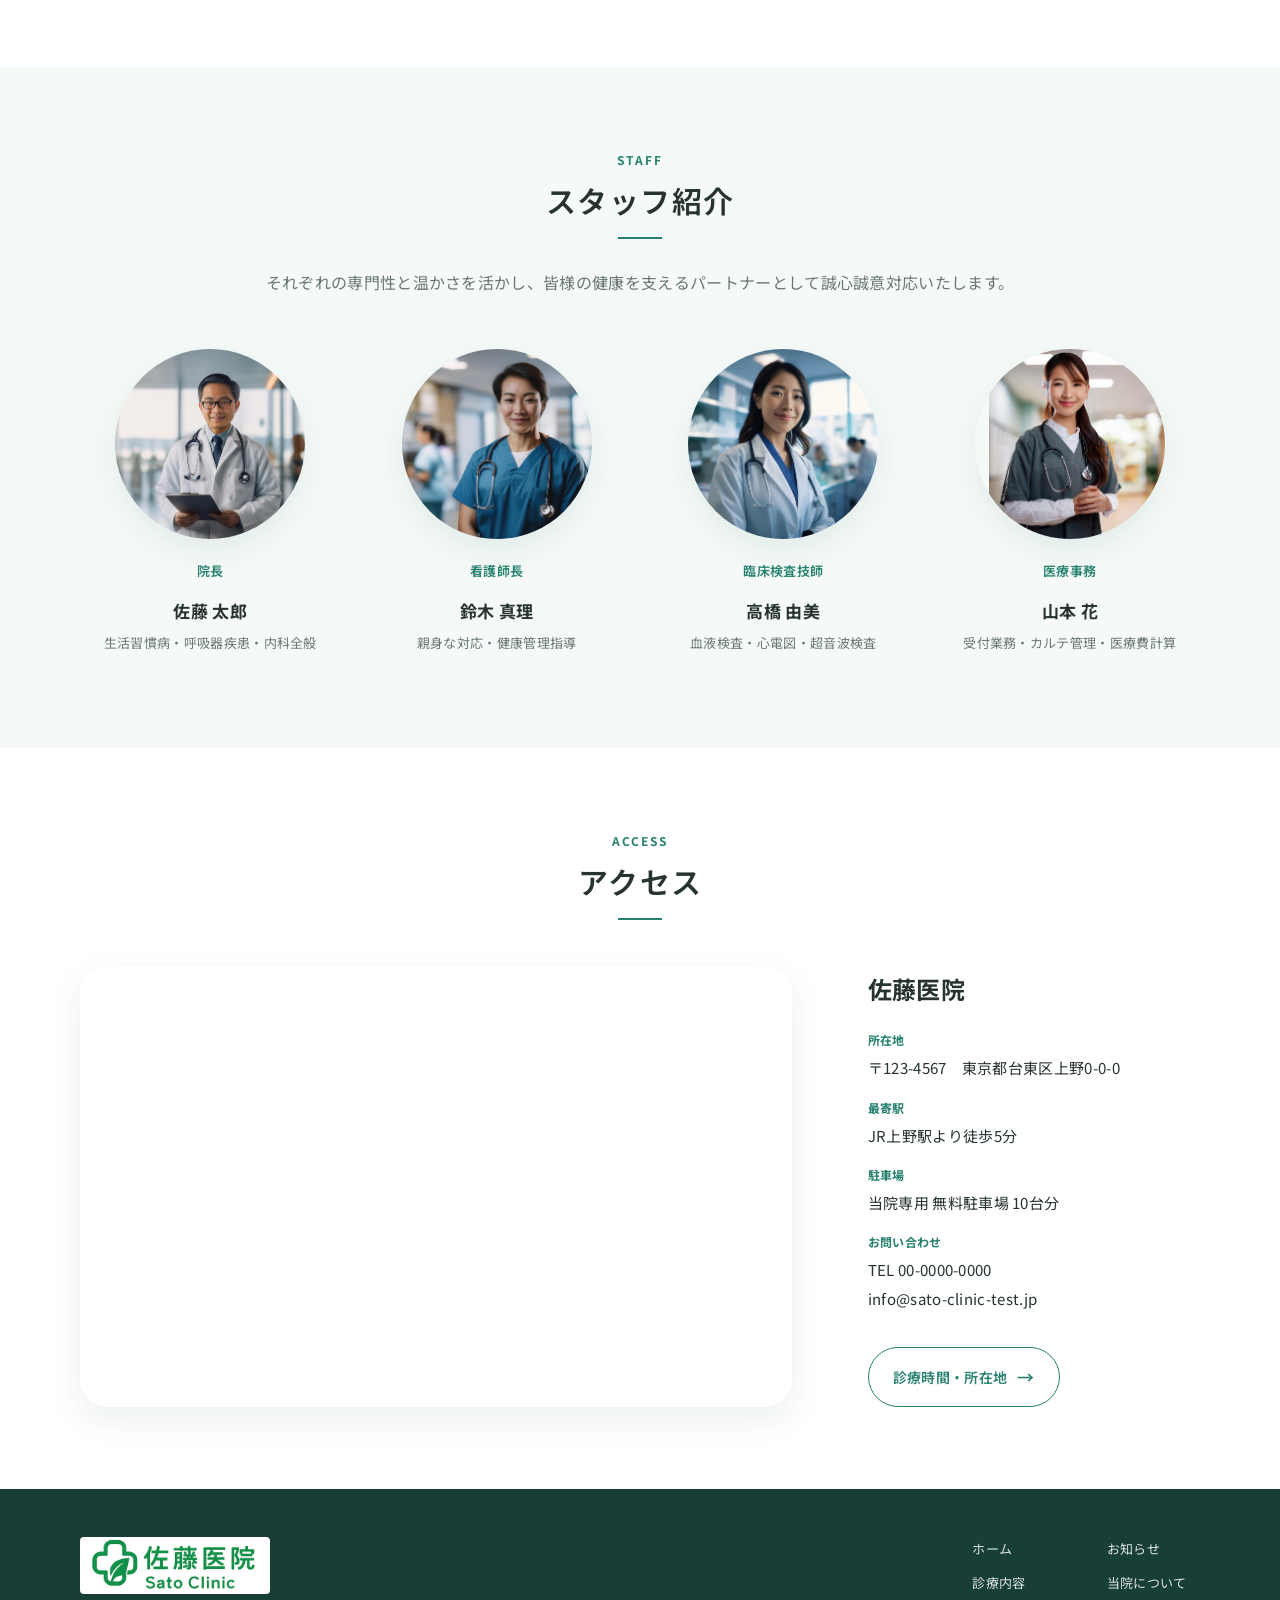
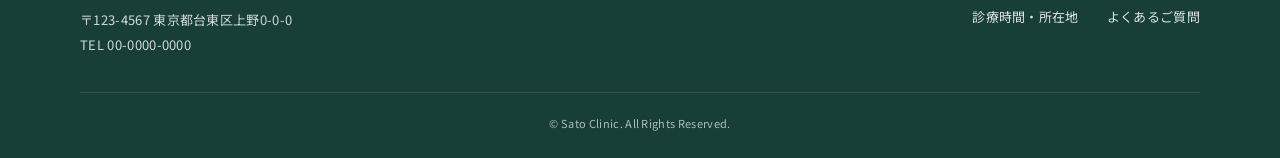
==== commit 2ddd9657: "お知らせ機能の改修" ====
--- a/index.html
+++ b/index.html
@@ -66,7 +66,7 @@
       <div class="news-layout">
         <img class="news-photo" src="img/Infomation_Image/information_4.jpg" alt="受付で案内するスタッフ">
         <div>
-          <div class="news-list" id="top-news-list">
+          <div class="news-list" id="top-news-list" data-news-source="data/news.json">
             <article class="news-item"><time datetime="2025-11-20">2025.11.20</time><a href="information/index.html#flu">インフルエンザ予防接種について</a><span class="tag">お知らせ</span></article></a>
             <article class="news-item"><time datetime="2025-11-10">2025.11.10</time><a href="information/index.html#holiday">年末年始の休診について</a><span class="tag">休診</span></article></a>
             <article class="news-item"><time datetime="2025-10-28">2025.10.28</time><a href="information/index.html#checkup">健康診断のご案内</a><span class="tag">ご案内</span></article></a>
@@ -150,7 +150,7 @@
   <div class="container">
     <div class="footer-top">
       <div class="footer-brand"><img src="img/Logo/logo.png" alt="佐藤医院"><p>〒123-4567 東京都台東区上野0-0-0<br>TEL 00-0000-0000</p></div>
-      <nav class="footer-nav" aria-label="フッターナビゲーション"><a href="index.html">ホーム</a><a href="information/index.html">お知らせ</a><a href="medical/index.html">診療内容</a><a href="about/index.html">当院について</a><a href="access/index.html">診療時間・所在地</a><a href="faq/index.html">よくあるご質問</a><a href="admin/index.html">管理画面</a></nav>
+      <nav class="footer-nav" aria-label="フッターナビゲーション"><a href="index.html">ホーム</a><a href="information/index.html">お知らせ</a><a href="medical/index.html">診療内容</a><a href="about/index.html">当院について</a><a href="access/index.html">診療時間・所在地</a><a href="faq/index.html">よくあるご質問</a></nav>
     </div>
     <div class="copyright">© Sato Clinic. All Rights Reserved.</div>
   </div>
--- a/css/style.css
+++ b/css/style.css
@@ -19,6 +19,7 @@
 .container{width:1120px;max-width:calc(100% - 48px);margin:0 auto}
 .site-header{height:92px;display:flex;align-items:center;background:#fff;border-bottom:1px solid #edf2f0;position:relative;z-index:10}
 .header-inner{display:flex;align-items:center;justify-content:space-between;gap:32px}
+.menu-toggle{display:none;border:1px solid var(--line);background:#fff;border-radius:8px;padding:8px 11px;color:var(--green-dark);font-size:20px;line-height:1;cursor:pointer}
 .logo img{width:190px;height:auto}
 .global-nav ul{display:flex;align-items:center;gap:28px;list-style:none;margin:0;padding:0;font-size:14px;font-weight:500}
 .global-nav a{position:relative;padding:10px 0}
@@ -61,9 +62,10 @@
 .news-layout{display:grid;grid-template-columns:390px 1fr;gap:58px;align-items:start}
 .news-photo{height:390px;border-radius:24px;object-fit:cover;object-position:72% center;width:100%;box-shadow:var(--shadow)}
 .news-list{border-top:1px solid var(--line)}
-.news-item{display:grid;grid-template-columns:120px 1fr auto;gap:18px;align-items:center;padding:19px 0;border-bottom:1px solid var(--line)}
+.news-item{display:grid;grid-template-columns:120px 80px 1fr;gap:18px;align-items:center;padding:19px 0;border-bottom:1px solid var(--line)}
+.news-item .tag{grid-column:2;grid-row:1;align-self:center;display:inline-flex;width:70px;height:27px;box-sizing:border-box;justify-content:center;align-items:center;margin-right:7px;flex-shrink:0}.news-item a{grid-column:3;grid-row:1;align-self:center}
 .news-item time{font-size:13px;color:var(--muted)}
-.news-item .tag{font-size:11px;color:var(--green);border:1px solid #bad8d0;border-radius:999px;padding:4px 10px}
+.news-item .tag{font-size:11px;color:var(--green);border:1px solid #bad8d0;border-radius:999px;padding:0 10px}
 .news-item a{font-size:15px;font-weight:500}.news-item a:hover{color:var(--green)}
 .greeting{display:grid;grid-template-columns:390px 1fr;gap:66px;align-items:center}
 .greeting-photo{position:relative}
@@ -92,6 +94,7 @@
 .about-staff .staff-card>p:not(.role){text-align:left}
 .about-staff .staff-card>p strong{color:var(--green)}
 .access-wrap{display:grid;grid-template-columns:1.1fr .9fr;gap:52px;align-items:center}
+.access-wrap{grid-template-columns:minmax(0,1.55fr) minmax(280px,.75fr);gap:64px;align-items:stretch}.access-wrap .map-image{height:100%;min-height:330px}.access-info{padding:0 12px}.access-info .more{text-align:left!important}
 .map-image{width:100%;height:390px;object-fit:cover;border-radius:28px;box-shadow:var(--shadow)}
 .map-image{border:0}
 .reservation-form{max-width:680px;margin:0 auto;background:#fff;padding:32px;border-radius:22px;box-shadow:var(--shadow)}.reservation-form label{display:block;color:var(--green-dark);font-weight:600;margin-bottom:18px}.reservation-form input,.reservation-form select{display:block;width:100%;box-sizing:border-box;margin-top:7px;padding:12px;border:1px solid var(--line);border-radius:8px;font:inherit}.reservation-result{margin-top:24px;color:var(--green-dark)}
@@ -99,6 +102,7 @@
 .reservation-intro{max-width:680px;margin:0 auto 18px;font-size:20px}
 .admin-news-table{width:100%;border-collapse:collapse;margin:24px 0;background:#fff}.admin-news-table th,.admin-news-table td{padding:14px;border:1px solid var(--line);text-align:left}.admin-news-table th{background:var(--mint);color:var(--green-dark)}.admin-news-table button{margin-right:6px;padding:5px 10px}
 .admin-reservation-table{width:100%;border-collapse:collapse;margin:24px 0;background:#fff}.admin-reservation-table th,.admin-reservation-table td{padding:14px;border:1px solid var(--line);text-align:left}.admin-reservation-table th{background:var(--mint);color:var(--green-dark)}
+.reservation-cancel{padding:7px 12px;border:1px solid #d99a8f;border-radius:6px;background:#fff;color:#a34f42;cursor:pointer;font:inherit;white-space:nowrap}.reservation-cancel:hover{background:#fff2ef}
 .access-info h3{font-size:24px;margin:0 0 18px}.access-info dl{margin:0}.access-info dt{font-size:12px;color:var(--green);font-weight:700;margin-top:14px}.access-info dd{margin:2px 0 0;font-size:15px}
 .site-footer{background:#183f37;color:#fff;padding:48px 0 24px}
 .footer-top{display:flex;justify-content:space-between;gap:48px;align-items:flex-start}.footer-brand img{width:190px;background:#fff;border-radius:4px}.footer-brand p{font-size:13px;opacity:.8;margin:14px 0 0}.footer-nav{display:grid;grid-template-columns:repeat(2,auto);gap:9px 28px;font-size:13px}.footer-nav a{opacity:.86}.footer-nav a:hover{opacity:1}.copyright{border-top:1px solid rgba(255,255,255,.16);margin-top:34px;padding-top:20px;text-align:center;font-size:11px;opacity:.65}
@@ -112,5 +116,49 @@
 .info-list{border-top:1px solid var(--line)}.info-row{display:grid;grid-template-columns:130px 1fr;gap:26px;padding:22px 0;border-bottom:1px solid var(--line)}.info-row time{font-size:13px;color:var(--muted)}.info-row h3{font-size:17px;margin:0 0 8px}.info-row p{font-size:14px;color:#5c6965;margin:0}
 .detail-grid{display:grid;grid-template-columns:repeat(2,1fr);gap:28px}.detail-card{border:1px solid var(--line);border-radius:20px;overflow:hidden;background:#fff}.detail-card img{height:230px;width:100%;object-fit:cover}.detail-card .body{padding:24px}.detail-card .num{display:block;color:var(--green);font-size:12px;font-weight:700;letter-spacing:.1em}.detail-card h3{margin:4px 0 10px;font-size:20px}.detail-card p{font-size:14px;color:#5d6966;margin:0}
 .policy-list{display:grid;grid-template-columns:repeat(2,1fr);gap:18px}.policy{padding:22px;border-radius:16px;background:var(--mint);border:1px solid var(--line)}.policy strong{display:block;color:var(--green-dark);margin-bottom:6px}
-.faq-list{max-width:900px;margin:0 auto}.faq-item{border-bottom:1px solid var(--line);padding:24px 0}.faq-q{font-size:17px;font-weight:600;margin:0 0 10px}.faq-q:before{content:'Q';display:inline-flex;width:30px;height:30px;align-items:center;justify-content:center;border-radius:50%;background:var(--green);color:#fff;margin-right:12px}.faq-a{margin:0;padding-left:42px;color:#596662;font-size:14px}.faq-a:before{content:'A';font-weight:700;color:var(--green);margin-right:10px}
+.faq-list{max-width:900px;margin:0 auto}.faq-category{margin-top:44px}.faq-category:first-child{margin-top:0}.faq-category-title{display:flex;align-items:center;gap:12px;margin:0;padding:14px 18px;border-left:5px solid var(--green);border-radius:4px;background:#eef6f1;color:var(--green);font-size:21px;font-weight:700}.faq-category-title:before{content:'';width:8px;height:8px;border-radius:50%;background:var(--green)}.faq-item{border-bottom:1px solid var(--line);padding:24px 0}.faq-q{font-size:17px;font-weight:600;margin:0 0 10px}.faq-q:before{content:'Q';display:inline-flex;width:30px;height:30px;align-items:center;justify-content:center;border-radius:50%;background:var(--green);color:#fff;margin-right:12px}.faq-a{margin:0;padding-left:42px;color:#596662;font-size:14px}.faq-a:before{content:'A';font-weight:700;color:var(--green);margin-right:10px}
+.faq-item:nth-child(1),.faq-item:nth-child(4),.faq-item:nth-child(7),.faq-item:nth-child(9){padding-top:0}.faq-item:nth-child(1)::before,.faq-item:nth-child(4)::before,.faq-item:nth-child(7)::before,.faq-item:nth-child(9)::before{display:flex;align-items:center;gap:12px;margin:0 0 4px;padding:14px 18px;border-left:5px solid var(--green);border-radius:4px;background:#eef6f1;color:var(--green);font-size:21px;font-weight:700}.faq-item:nth-child(1)::before{content:'診療について'}.faq-item:nth-child(4)::before{content:'予防接種・健康診断について'}.faq-item:nth-child(7)::before{content:'お支払いについて'}.faq-item:nth-child(9)::before{content:'その他'}
 @media(max-width:900px){.global-nav{display:none}.container{max-width:calc(100% - 32px)}.hero-card{height:480px}.hero-copy{left:40px}.schedule-wrap,.news-layout,.greeting,.about-panel,.access-wrap{grid-template-columns:1fr}.staff-grid{grid-template-columns:repeat(2,1fr)}.medical-grid,.detail-grid,.policy-list{grid-template-columns:1fr}.footer-top{flex-direction:column}}
+.faq-item:nth-child(1)::before,.faq-item:nth-child(4)::before,.faq-item:nth-child(7)::before,.faq-item:nth-child(9)::before{margin-bottom:24px}
+.reservation-page{background:var(--bg)}.reservation-lead{max-width:680px;margin:0 auto 24px;color:#596662}.reservation-status-title{max-width:680px;margin:48px auto 18px}.reservation-page #availability{max-width:680px;margin:0 auto}.reservation-page #availability p{margin:0;padding:12px 16px;border-bottom:1px solid var(--line);background:#fff;color:#596662}.reservation-page #availability p:first-child{border-radius:8px 8px 0 0}.reservation-page #availability p:last-child{border-radius:0 0 8px 8px}
+body:has(.reservation-form) .page-hero-inner{background-image:url('../img/Medical_Image/medical_3.jpg') !important}
+.faq-q{cursor:pointer;position:relative;padding-right:32px}.faq-q:after{content:'＋';position:absolute;right:4px;color:var(--green);font-size:22px;font-weight:400}.faq-a{display:none}.faq-item.is-open .faq-a{display:block}.faq-item.is-open .faq-q:after{content:'−'}
+.faq-list:after{content:'その他のご質問や詳細については、スタッフまでお気軽にお問い合わせください。';display:block;margin-top:28px;color:#596662;font-size:14px;line-height:1.8}
+@media(max-width:900px){.menu-toggle{display:block}.global-nav.is-open{display:block;position:absolute;top:86px;left:0;right:0;background:#fff;padding:18px 16px;box-shadow:var(--shadow);z-index:10}.global-nav.is-open ul{flex-direction:column;gap:14px}.staff-grid{grid-template-columns:1fr}.admin-news-table,.admin-reservation-table{display:block;overflow-x:auto;white-space:nowrap}.reservation-form{padding:22px 18px}.content-title{font-size:26px}}
+@media(max-width:900px) and (orientation:portrait){
+  .schedule-wrap > *{min-width:0;max-width:100%;}
+  .schedule-card{padding:20px 12px;}
+  .schedule-table{width:100%;max-width:100%;table-layout:fixed;font-size:11px;}
+  .schedule-table th,.schedule-table td{padding:9px 2px;white-space:normal;word-break:break-all;}
+  .schedule-table th:first-child,.schedule-table td:first-child{width:30%;}
+  .schedule-note{font-size:11px;line-height:1.7;}
+  .contact-panel{padding:24px 20px;min-width:0;}
+  .contact-panel .tel{font-size:24px;word-break:break-all;}
+  .contact-panel p{font-size:13px;overflow-wrap:anywhere;}
+}
+@media(max-width:900px) and (hover:none) and (pointer:coarse){
+  .medical-card-link .medical-card .body p{
+    display:none;
+  }
+  .medical-card-link .medical-card .body::after{
+    content:'詳しく見る →';
+    display:block;
+    margin-top:14px;
+    color:var(--green);
+    font-size:13px;
+    font-weight:600;
+  }
+  .staff-card > p:not(.role){
+    display:none;
+  }
+  .staff-card::after{
+    content:'プロフィールを見る →';
+    order:3;
+    display:block;
+    margin-top:14px;
+    color:var(--green);
+    font-size:13px;
+    font-weight:600;
+  }
+}
+@media (max-width:900px) and (orientation:landscape){.site-header{height:72px}.global-nav.is-open{top:66px}.container{max-width:calc(100% - 40px)}.hero-card{height:360px}.page-hero-inner{height:210px;padding:36px 42px}.page-hero h1{font-size:30px}.content-section{padding:42px 0}.schedule-wrap{grid-template-columns:1fr;gap:28px}.news-layout,.greeting,.about-panel{grid-template-columns:repeat(2,minmax(0,1fr));gap:28px}.schedule-wrap > *{min-width:0;max-width:100%}.schedule-card{padding:20px 16px}.schedule-table{width:100%;max-width:100%;table-layout:fixed;font-size:12px}.schedule-table th,.schedule-table td{padding:9px 3px;white-space:normal;word-break:break-all}.schedule-table th:first-child,.schedule-table td:first-child{width:30%}.contact-panel{min-width:0;padding:24px}.contact-panel p{overflow-wrap:anywhere}.access-wrap{grid-template-columns:minmax(0,1.55fr) minmax(220px,.75fr);gap:32px}.access-wrap .map-image{height:100%;min-height:280px}.medical-grid,.detail-grid,.policy-list{grid-template-columns:repeat(2,minmax(0,1fr));gap:18px}.reservation-form{max-width:680px;padding:26px 30px}.footer-top{flex-direction:row;gap:28px}}
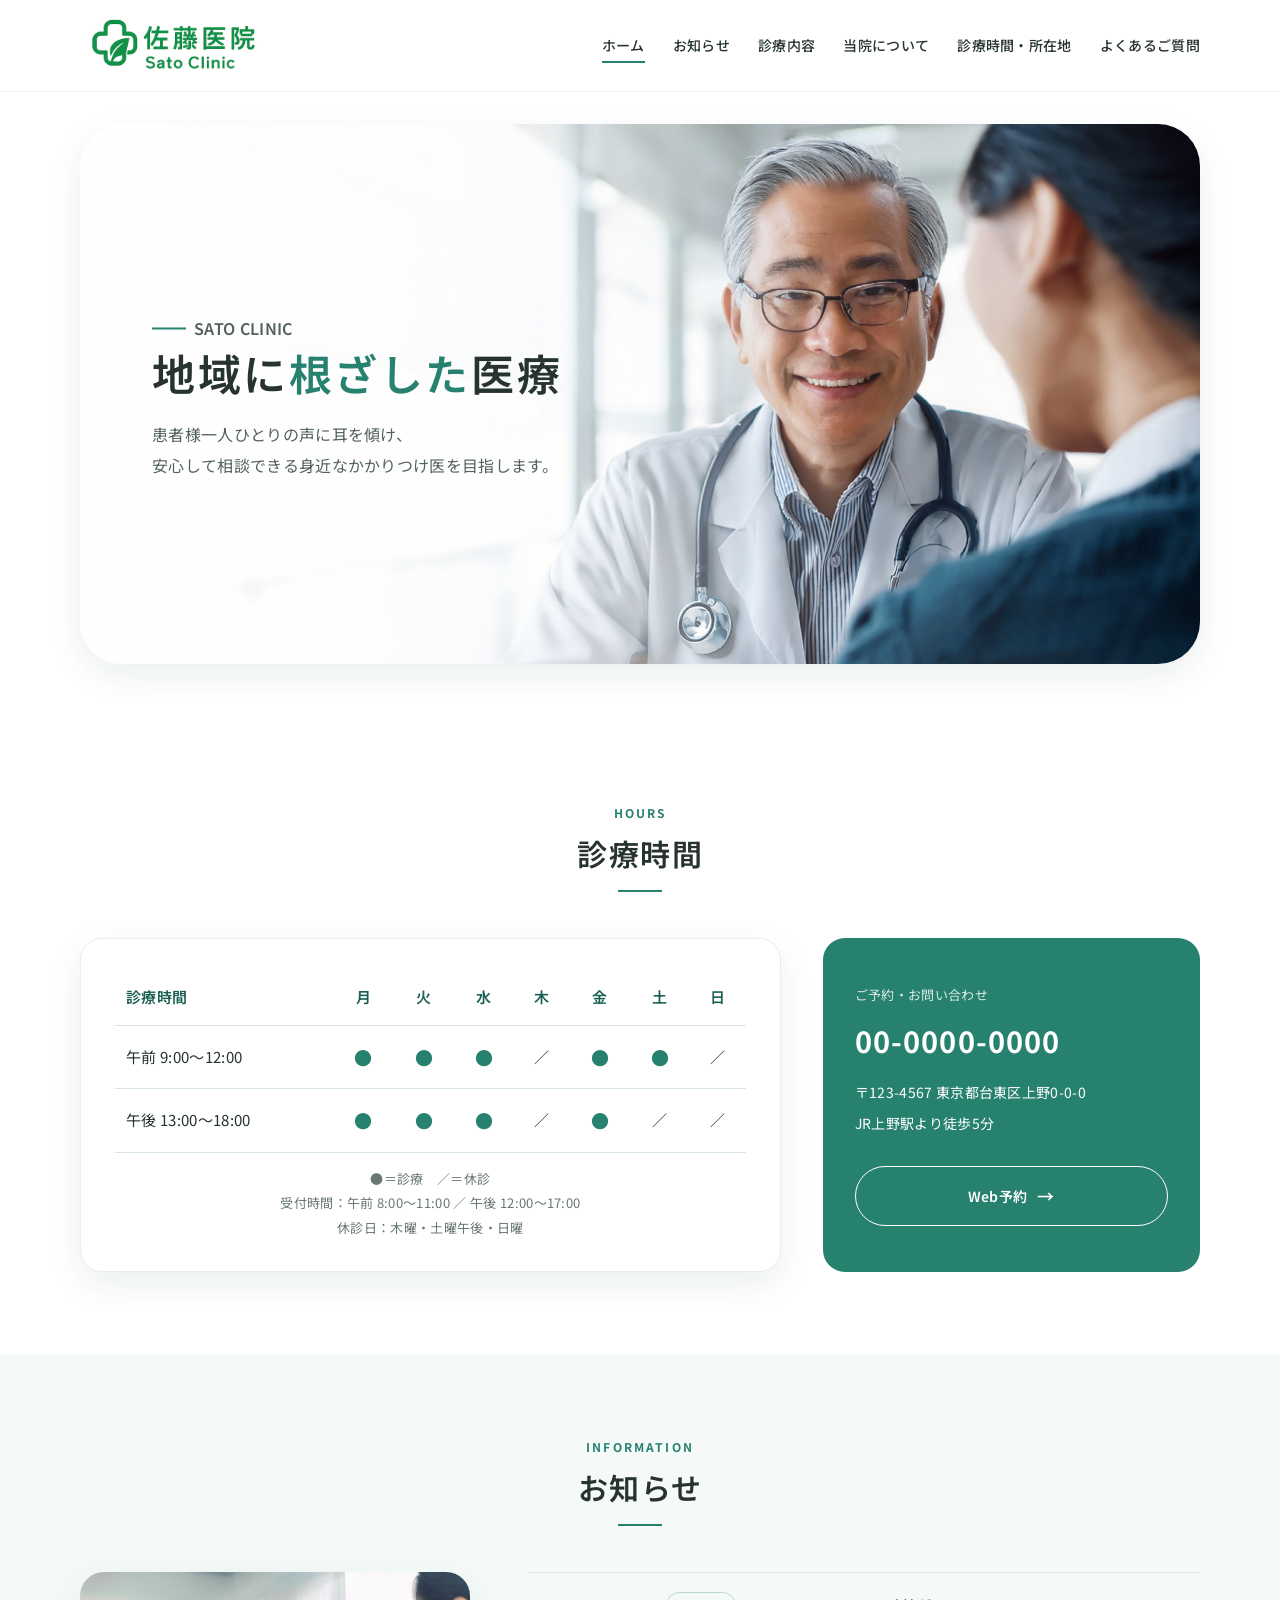
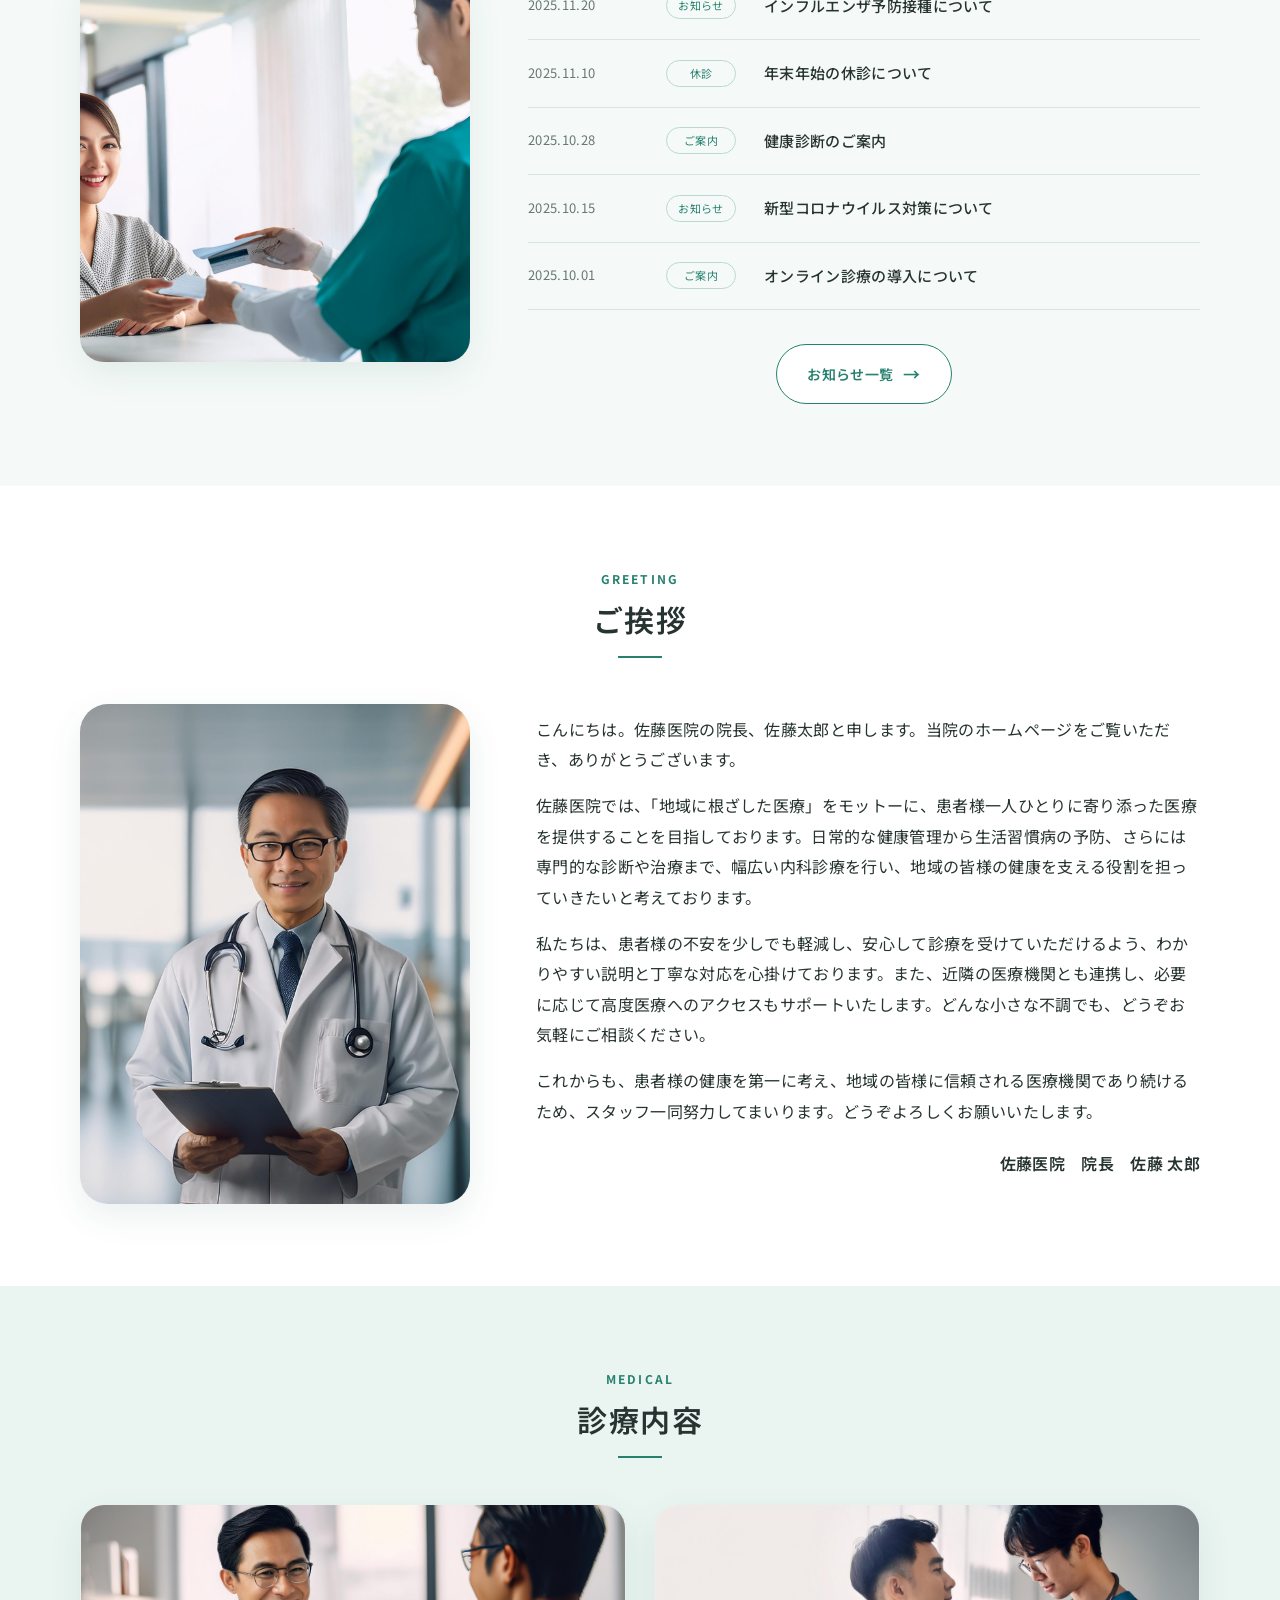
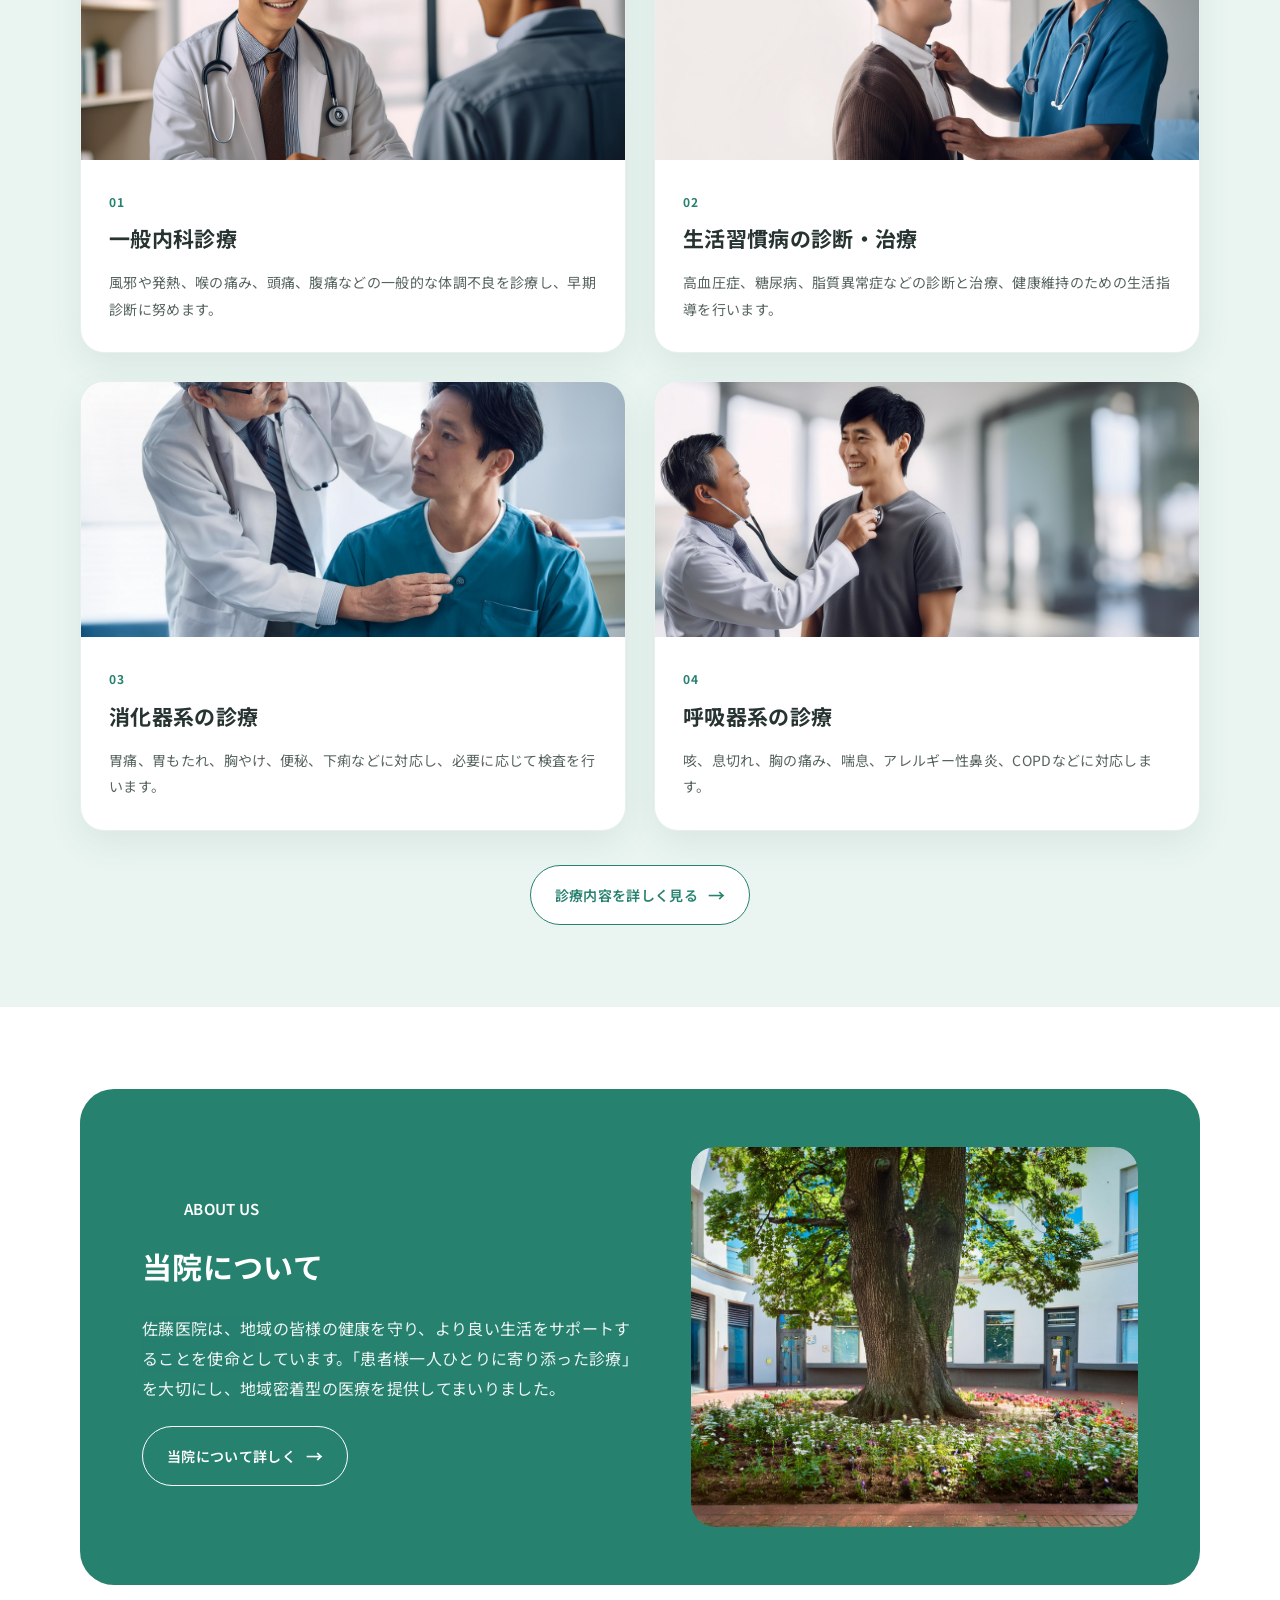
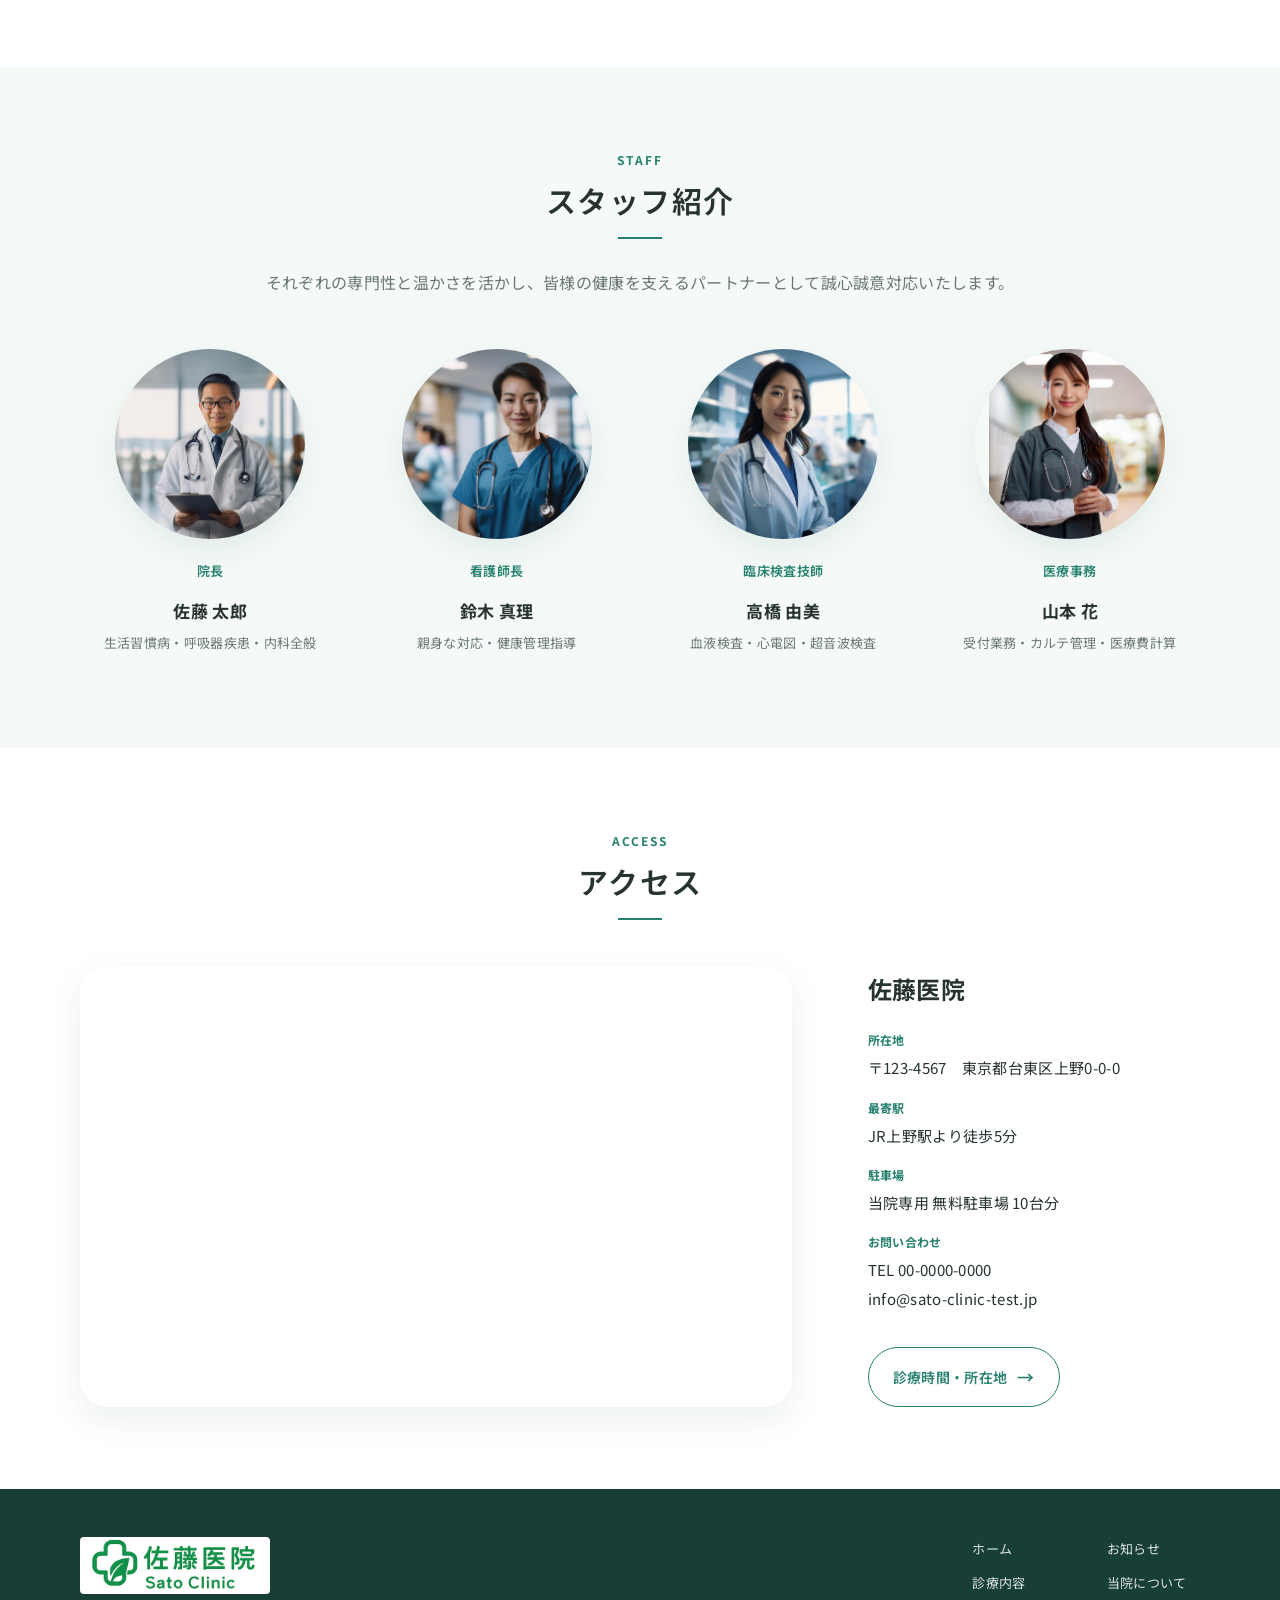
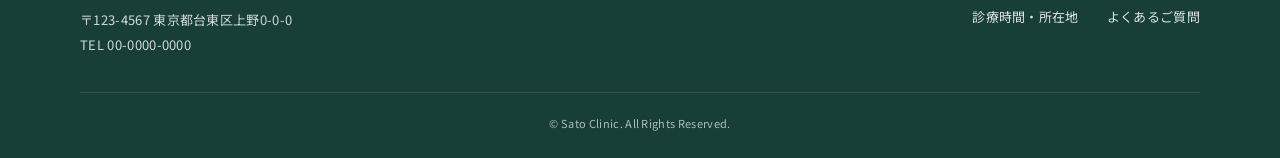
==== commit ec7a110e: "院長挨拶と当院についての確定文への置換" ====
--- a/index.html
+++ b/index.html
@@ -87,10 +87,10 @@
           <img src="img/Doctor_Image/sato_taro.jpg" alt="院長 佐藤太郎">
         </div>
         <div class="greeting-text">
-          <h3>患者様の不安に寄り添う、<br>地域の身近な医療を。</h3>
           <p>こんにちは。佐藤医院の院長、佐藤太郎と申します。当院のホームページをご覧いただき、ありがとうございます。</p>
-          <p>佐藤医院では、「地域に根ざした医療」をモットーに、患者様一人ひとりに寄り添った医療を提供することを目指しております。日常的な健康管理から生活習慣病の予防、さらには専門的な診断や治療まで、幅広い内科診療を行っています。</p>
-          <p>どんな小さな不調でも、どうぞお気軽にご相談ください。</p>
+          <p>佐藤医院では、「地域に根ざした医療」をモットーに、患者様一人ひとりに寄り添った医療を提供することを目指しております。日常的な健康管理から生活習慣病の予防、さらには専門的な診断や治療まで、幅広い内科診療を行い、地域の皆様の健康を支える役割を担っていきたいと考えております。</p>
+          <p>私たちは、患者様の不安を少しでも軽減し、安心して診療を受けていただけるよう、わかりやすい説明と丁寧な対応を心掛けております。また、近隣の医療機関とも連携し、必要に応じて高度医療へのアクセスもサポートいたします。どんな小さな不調でも、どうぞお気軽にご相談ください。</p>
+          <p>これからも、患者様の健康を第一に考え、地域の皆様に信頼される医療機関であり続けるため、スタッフ一同努力してまいります。どうぞよろしくお願いいたします。</p>
           <p class="signature">佐藤医院　院長　佐藤 太郎</p>
         </div>
       </div>
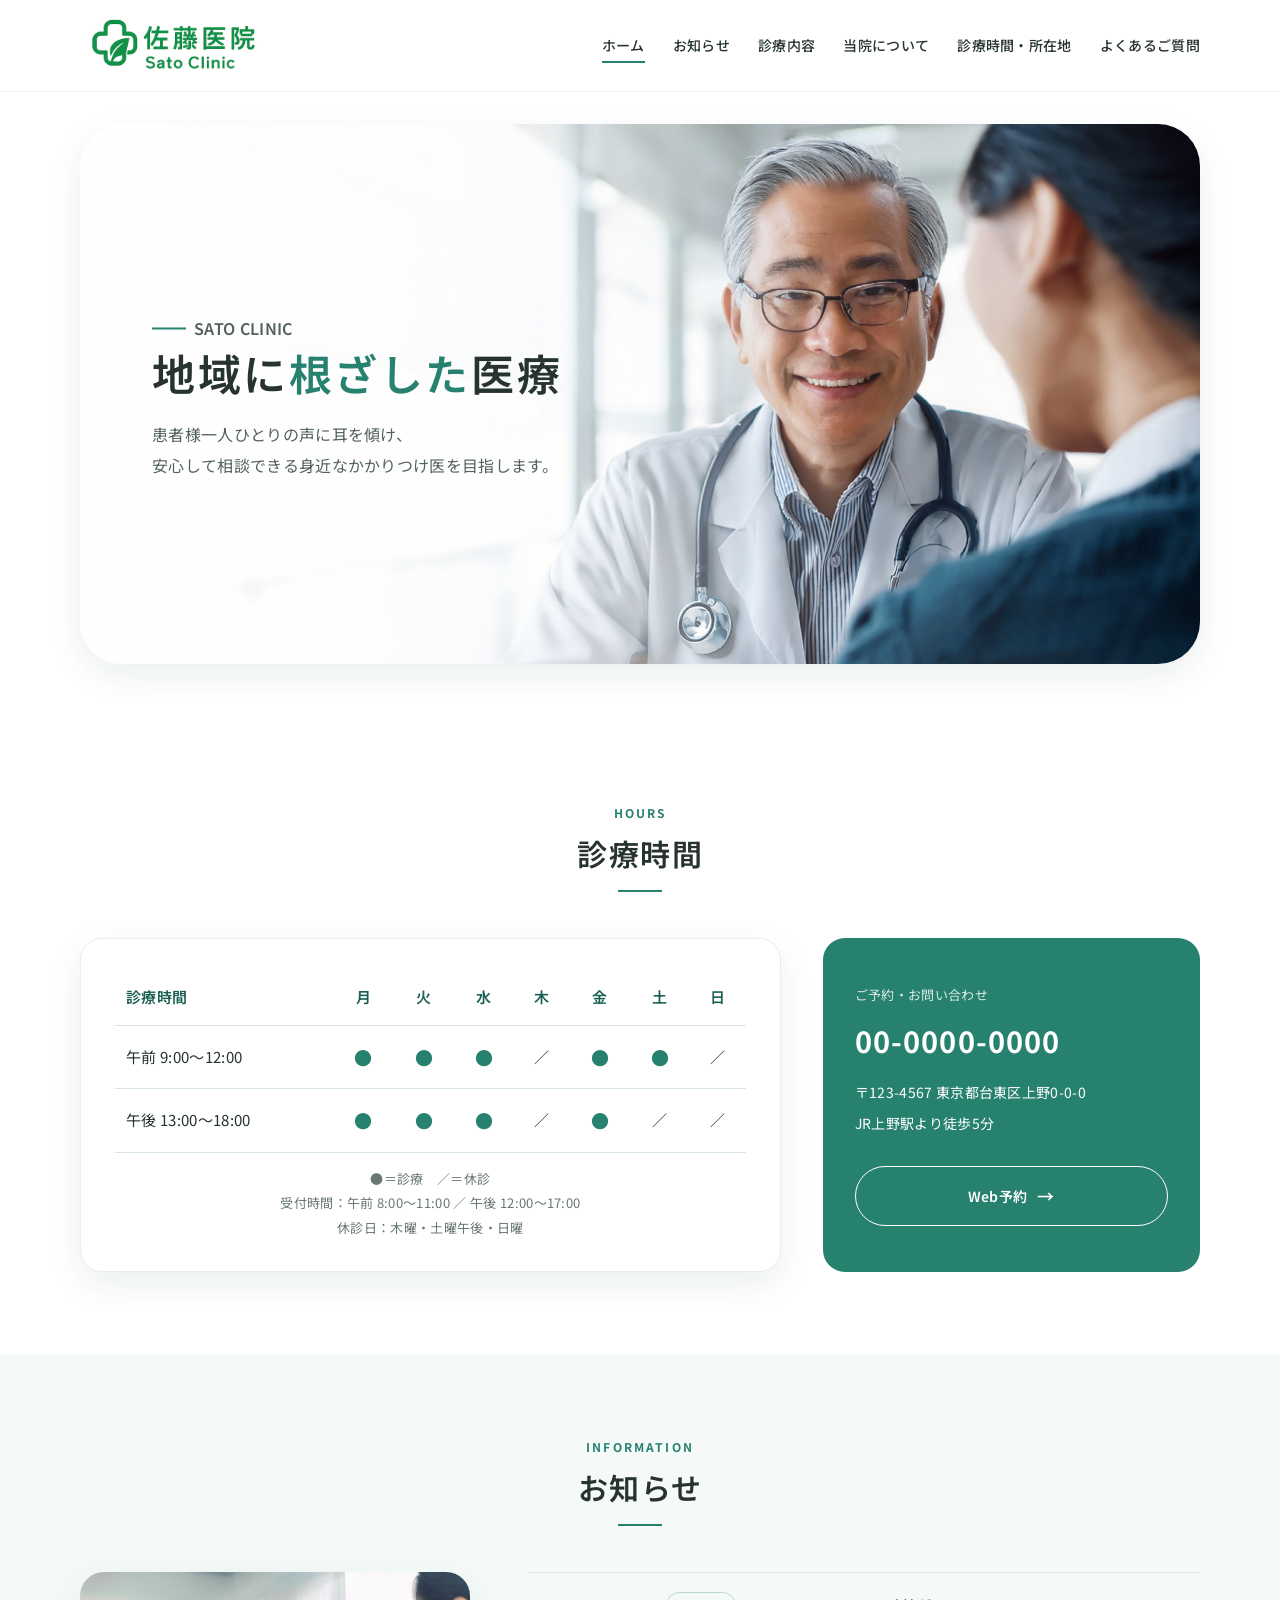
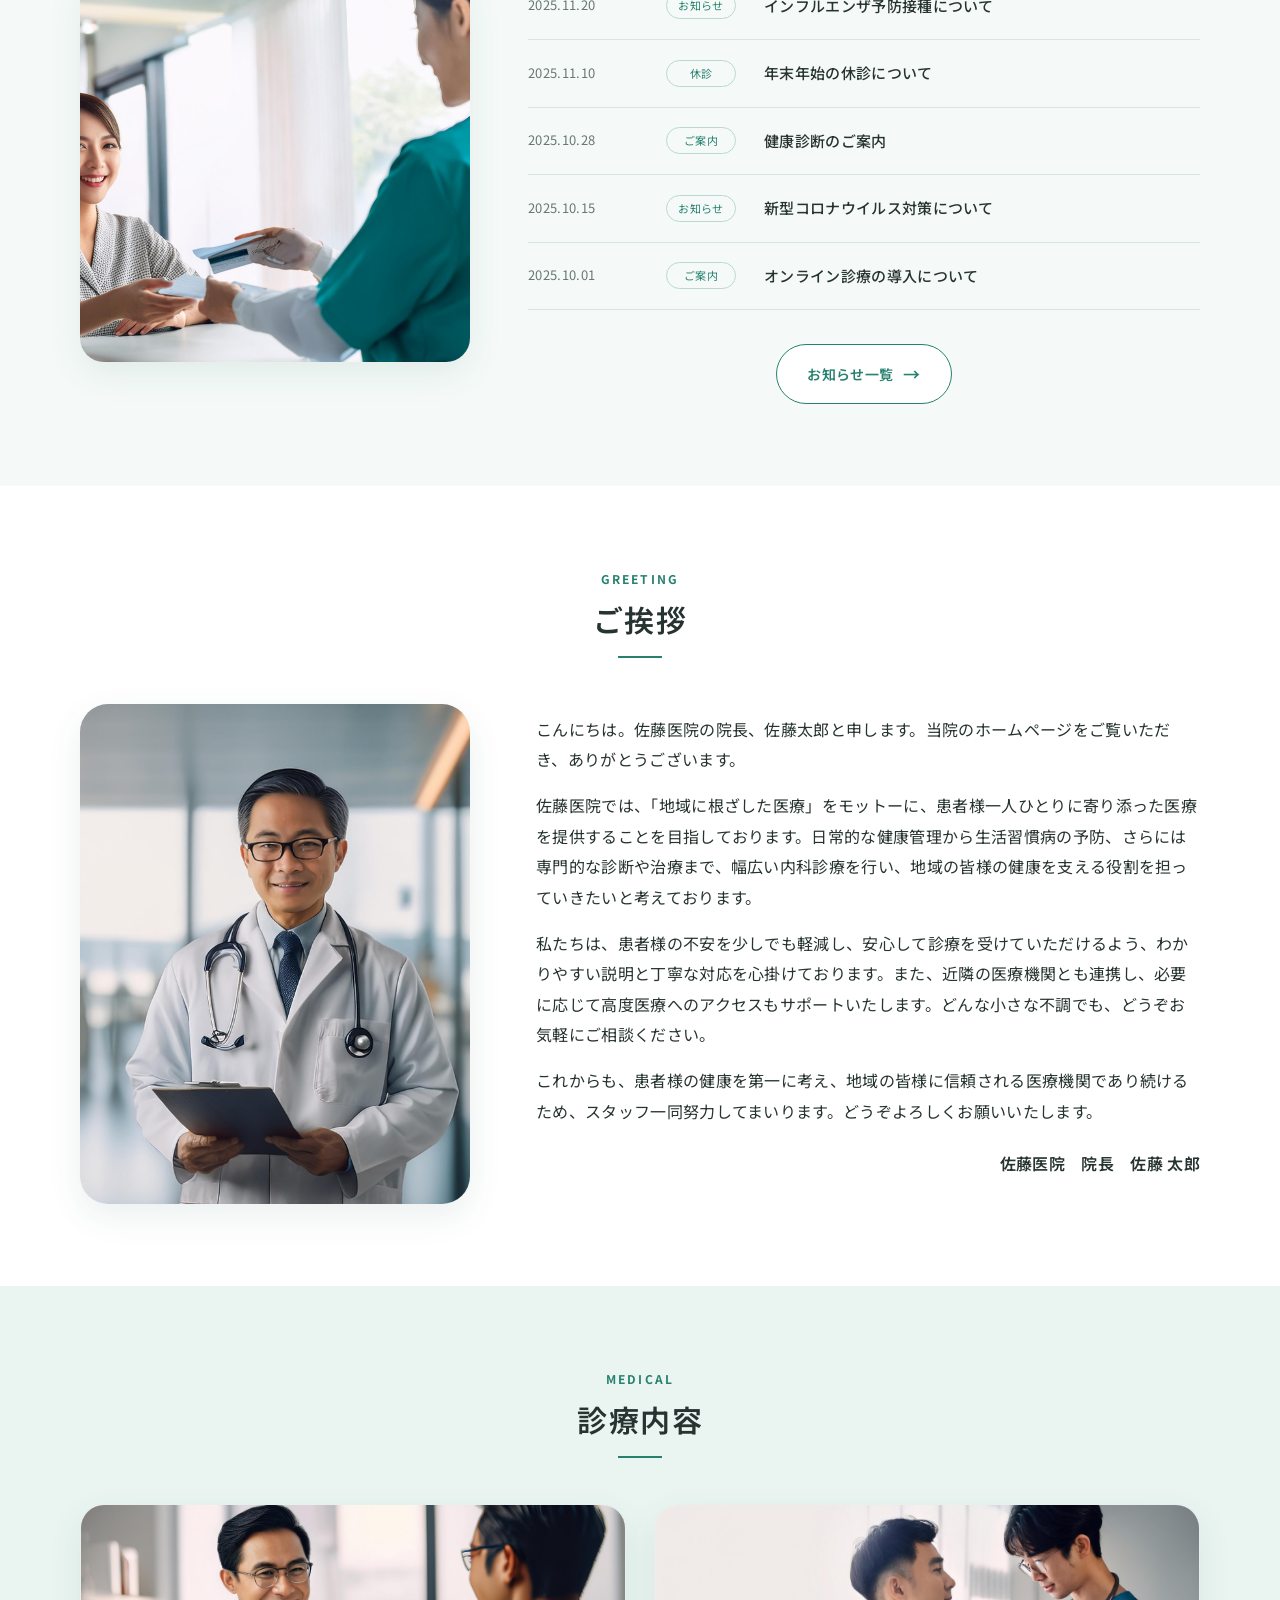
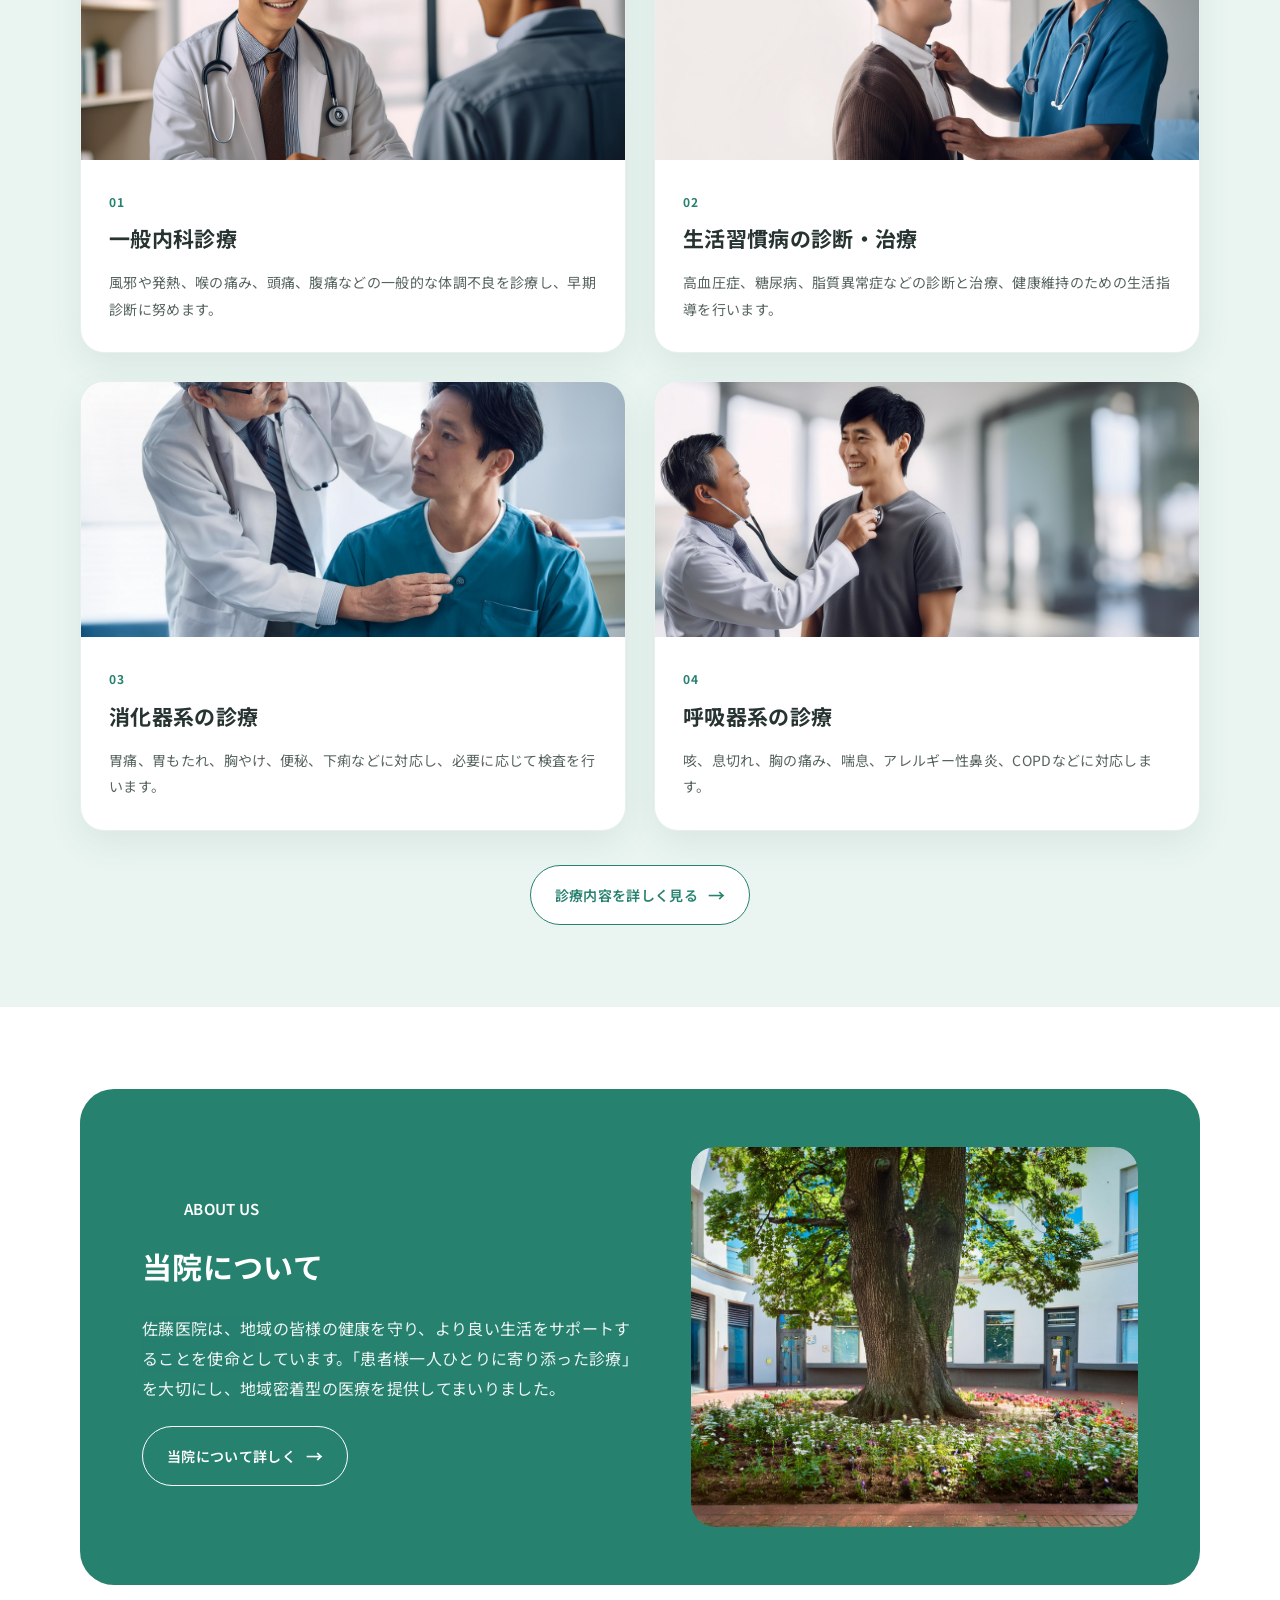
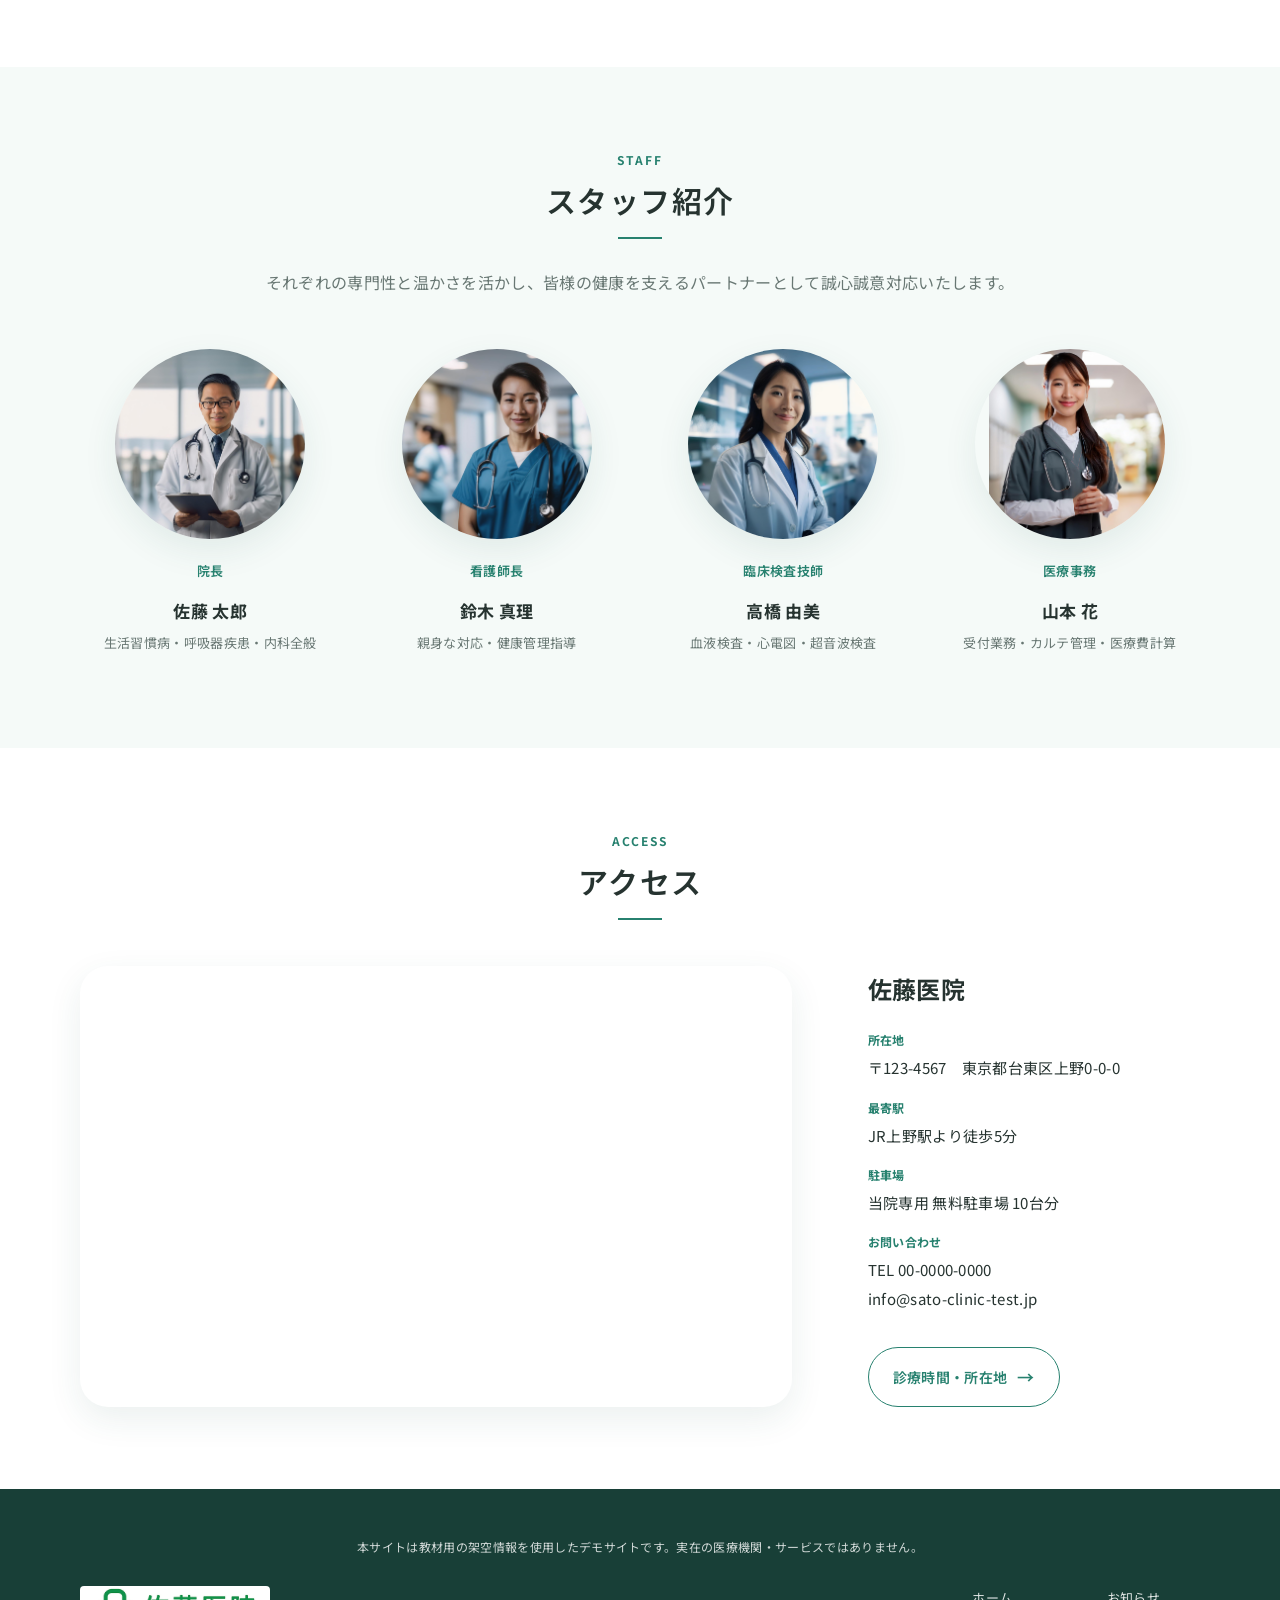
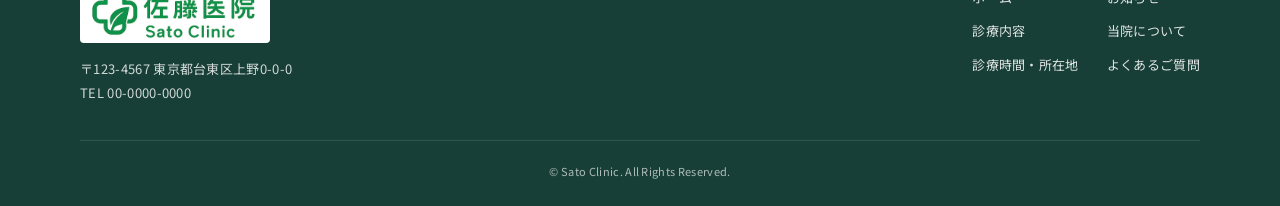
==== commit fbcedad7: "デモサイトである旨を追加と検索結果への掲載を抑制" ====
--- a/index.html
+++ b/index.html
@@ -2,9 +2,9 @@
 <html lang="ja">
 <head>
   <meta charset="UTF-8">
-  <meta name="viewport" content="width=device-width, initial-scale=1.0">
-  <meta name="description" content="東京都台東区上野の佐藤医院。地域に根ざした医療を大切に、内科・循環器科・呼吸器科・予防医療に対応しています。">
-  <title>佐藤医院｜地域に根ざした医療</title>
+  <meta name="viewport" content="width=device-width, initial-scale=1.0"><meta name="description" content="佐藤医院のデモサイトです。教材用の架空情報を掲載しており、実在の医療機関・サービスではありません。"><meta name="robots" content="noindex, nofollow">
+
+  <title>佐藤医院｜地域に根ざした医療｜デモサイト</title>
   <link rel="stylesheet" href="css/style.css">
 </head>
 <body>
@@ -124,10 +124,10 @@
       <div class="section-title"><span class="en">Staff</span><h2>スタッフ紹介</h2></div>
       <p class="staff-intro">それぞれの専門性と温かさを活かし、皆様の健康を支えるパートナーとして誠心誠意対応いたします。</p>
       <div class="staff-grid">
-        <a class="staff-card-link" href="about/index.html#staff-sato"><article class="staff-card"><img src="img/Doctor_Image/sato_taro.jpg" alt="佐藤太郎"><p class="role">院長</p><h3>佐藤 太郎</h3><p>生活習慣病・呼吸器疾患・内科全般</p></article></a></a>
-        <a class="staff-card-link" href="about/index.html#staff-suzuki"><article class="staff-card"><img src="img/Doctor_Image/suzuki_mari.jpg" alt="鈴木真理"><p class="role">看護師長</p><h3>鈴木 真理</h3><p>親身な対応・健康管理指導</p></article></a></a>
-        <a class="staff-card-link" href="about/index.html#staff-takahashi"><article class="staff-card"><img src="img/Doctor_Image/takahashi_yumi.jpg" alt="高橋由美"><p class="role">臨床検査技師</p><h3>高橋 由美</h3><p>血液検査・心電図・超音波検査</p></article></a></a>
-        <a class="staff-card-link" href="about/index.html#staff-yamamoto"><article class="staff-card"><img src="img/Doctor_Image/yamamoto_hana.jpg" alt="山本花"><p class="role">医療事務</p><h3>山本 花</h3><p>受付業務・カルテ管理・医療費計算</p></article></a></a>
+        <a class="staff-card-link" href="about/index.html#staff-sato"><article class="staff-card"><img src="img/Doctor_Image/sato_taro.jpg" alt="佐藤太郎"><p class="role">院長</p><h3>佐藤 太郎</h3><p>生活習慣病・呼吸器疾患・内科全般</p></article></a>
+        <a class="staff-card-link" href="about/index.html#staff-suzuki"><article class="staff-card"><img src="img/Doctor_Image/suzuki_mari.jpg" alt="鈴木真理"><p class="role">看護師長</p><h3>鈴木 真理</h3><p>親身な対応・健康管理指導</p></article></a>
+        <a class="staff-card-link" href="about/index.html#staff-takahashi"><article class="staff-card"><img src="img/Doctor_Image/takahashi_yumi.jpg" alt="高橋由美"><p class="role">臨床検査技師</p><h3>高橋 由美</h3><p>血液検査・心電図・超音波検査</p></article></a>
+        <a class="staff-card-link" href="about/index.html#staff-yamamoto"><article class="staff-card"><img src="img/Doctor_Image/yamamoto_hana.jpg" alt="山本花"><p class="role">医療事務</p><h3>山本 花</h3><p>受付業務・カルテ管理・医療費計算</p></article></a>
       </div>
     </div>
   </section>
--- a/css/style.css
+++ b/css/style.css
@@ -104,7 +104,7 @@
 .admin-reservation-table{width:100%;border-collapse:collapse;margin:24px 0;background:#fff}.admin-reservation-table th,.admin-reservation-table td{padding:14px;border:1px solid var(--line);text-align:left}.admin-reservation-table th{background:var(--mint);color:var(--green-dark)}
 .reservation-cancel{padding:7px 12px;border:1px solid #d99a8f;border-radius:6px;background:#fff;color:#a34f42;cursor:pointer;font:inherit;white-space:nowrap}.reservation-cancel:hover{background:#fff2ef}
 .access-info h3{font-size:24px;margin:0 0 18px}.access-info dl{margin:0}.access-info dt{font-size:12px;color:var(--green);font-weight:700;margin-top:14px}.access-info dd{margin:2px 0 0;font-size:15px}
-.site-footer{background:#183f37;color:#fff;padding:48px 0 24px}
+.site-footer{background:#183f37;color:#fff;padding:48px 0 24px}.site-footer::before{content:'本サイトは教材用の架空情報を使用したデモサイトです。実在の医療機関・サービスではありません。';display:block;max-width:1120px;margin:0 auto 28px;padding:0 24px;color:rgba(255,255,255,.8);font-size:12px;line-height:1.7;text-align:center}
 .footer-top{display:flex;justify-content:space-between;gap:48px;align-items:flex-start}.footer-brand img{width:190px;background:#fff;border-radius:4px}.footer-brand p{font-size:13px;opacity:.8;margin:14px 0 0}.footer-nav{display:grid;grid-template-columns:repeat(2,auto);gap:9px 28px;font-size:13px}.footer-nav a{opacity:.86}.footer-nav a:hover{opacity:1}.copyright{border-top:1px solid rgba(255,255,255,.16);margin-top:34px;padding-top:20px;text-align:center;font-size:11px;opacity:.65}
 .page-hero{padding:46px 0 54px;background:var(--green-soft)}
 .page-hero-inner{height:270px;border-radius:32px;padding:54px 60px;display:flex;align-items:center;position:relative;overflow:hidden;background:#d9eee8}
@@ -116,10 +116,8 @@
 .info-list{border-top:1px solid var(--line)}.info-row{display:grid;grid-template-columns:130px 1fr;gap:26px;padding:22px 0;border-bottom:1px solid var(--line)}.info-row time{font-size:13px;color:var(--muted)}.info-row h3{font-size:17px;margin:0 0 8px}.info-row p{font-size:14px;color:#5c6965;margin:0}
 .detail-grid{display:grid;grid-template-columns:repeat(2,1fr);gap:28px}.detail-card{border:1px solid var(--line);border-radius:20px;overflow:hidden;background:#fff}.detail-card img{height:230px;width:100%;object-fit:cover}.detail-card .body{padding:24px}.detail-card .num{display:block;color:var(--green);font-size:12px;font-weight:700;letter-spacing:.1em}.detail-card h3{margin:4px 0 10px;font-size:20px}.detail-card p{font-size:14px;color:#5d6966;margin:0}
 .policy-list{display:grid;grid-template-columns:repeat(2,1fr);gap:18px}.policy{padding:22px;border-radius:16px;background:var(--mint);border:1px solid var(--line)}.policy strong{display:block;color:var(--green-dark);margin-bottom:6px}
-.faq-list{max-width:900px;margin:0 auto}.faq-category{margin-top:44px}.faq-category:first-child{margin-top:0}.faq-category-title{display:flex;align-items:center;gap:12px;margin:0;padding:14px 18px;border-left:5px solid var(--green);border-radius:4px;background:#eef6f1;color:var(--green);font-size:21px;font-weight:700}.faq-category-title:before{content:'';width:8px;height:8px;border-radius:50%;background:var(--green)}.faq-item{border-bottom:1px solid var(--line);padding:24px 0}.faq-q{font-size:17px;font-weight:600;margin:0 0 10px}.faq-q:before{content:'Q';display:inline-flex;width:30px;height:30px;align-items:center;justify-content:center;border-radius:50%;background:var(--green);color:#fff;margin-right:12px}.faq-a{margin:0;padding-left:42px;color:#596662;font-size:14px}.faq-a:before{content:'A';font-weight:700;color:var(--green);margin-right:10px}
-.faq-item:nth-child(1),.faq-item:nth-child(4),.faq-item:nth-child(7),.faq-item:nth-child(9){padding-top:0}.faq-item:nth-child(1)::before,.faq-item:nth-child(4)::before,.faq-item:nth-child(7)::before,.faq-item:nth-child(9)::before{display:flex;align-items:center;gap:12px;margin:0 0 4px;padding:14px 18px;border-left:5px solid var(--green);border-radius:4px;background:#eef6f1;color:var(--green);font-size:21px;font-weight:700}.faq-item:nth-child(1)::before{content:'診療について'}.faq-item:nth-child(4)::before{content:'予防接種・健康診断について'}.faq-item:nth-child(7)::before{content:'お支払いについて'}.faq-item:nth-child(9)::before{content:'その他'}
+.faq-list{max-width:900px;margin:0 auto}.faq-category{margin-top:44px}.faq-category:first-child{margin-top:0}.faq-category-title{margin:0;padding:14px 18px;border-left:5px solid var(--green);border-radius:4px;background:#eef6f1;color:var(--green);font-size:21px;font-weight:700}.faq-item{border-bottom:1px solid var(--line);padding:24px 0}.faq-q{font-size:17px;font-weight:600;margin:0 0 10px}.faq-q:before{content:'Q';display:inline-flex;width:30px;height:30px;align-items:center;justify-content:center;border-radius:50%;background:var(--green);color:#fff;margin-right:12px}.faq-a{margin:0;padding-left:42px;color:#596662;font-size:14px}.faq-a:before{content:'A';font-weight:700;color:var(--green);margin-right:10px}
 @media(max-width:900px){.global-nav{display:none}.container{max-width:calc(100% - 32px)}.hero-card{height:480px}.hero-copy{left:40px}.schedule-wrap,.news-layout,.greeting,.about-panel,.access-wrap{grid-template-columns:1fr}.staff-grid{grid-template-columns:repeat(2,1fr)}.medical-grid,.detail-grid,.policy-list{grid-template-columns:1fr}.footer-top{flex-direction:column}}
-.faq-item:nth-child(1)::before,.faq-item:nth-child(4)::before,.faq-item:nth-child(7)::before,.faq-item:nth-child(9)::before{margin-bottom:24px}
 .reservation-page{background:var(--bg)}.reservation-lead{max-width:680px;margin:0 auto 24px;color:#596662}.reservation-status-title{max-width:680px;margin:48px auto 18px}.reservation-page #availability{max-width:680px;margin:0 auto}.reservation-page #availability p{margin:0;padding:12px 16px;border-bottom:1px solid var(--line);background:#fff;color:#596662}.reservation-page #availability p:first-child{border-radius:8px 8px 0 0}.reservation-page #availability p:last-child{border-radius:0 0 8px 8px}
 body:has(.reservation-form) .page-hero-inner{background-image:url('../img/Medical_Image/medical_3.jpg') !important}
 .faq-q{cursor:pointer;position:relative;padding-right:32px}.faq-q:after{content:'＋';position:absolute;right:4px;color:var(--green);font-size:22px;font-weight:400}.faq-a{display:none}.faq-item.is-open .faq-a{display:block}.faq-item.is-open .faq-q:after{content:'−'}
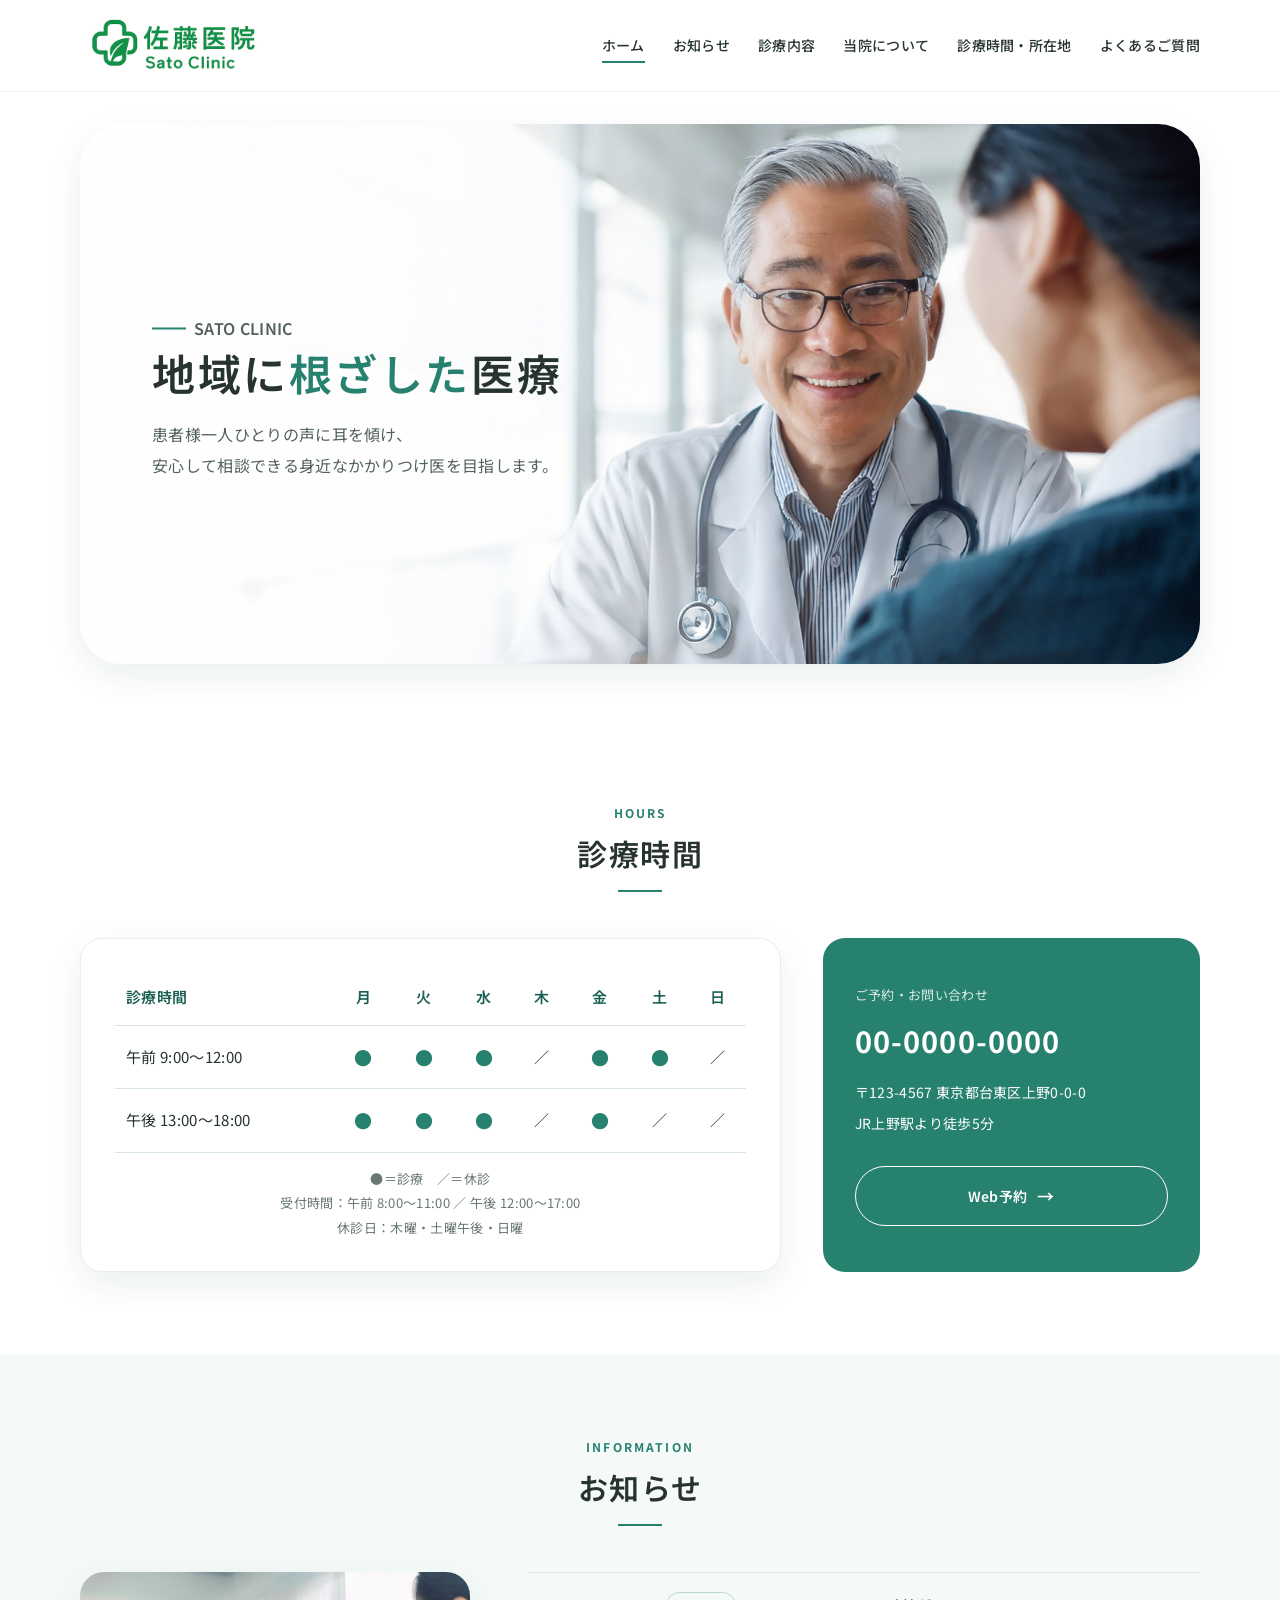
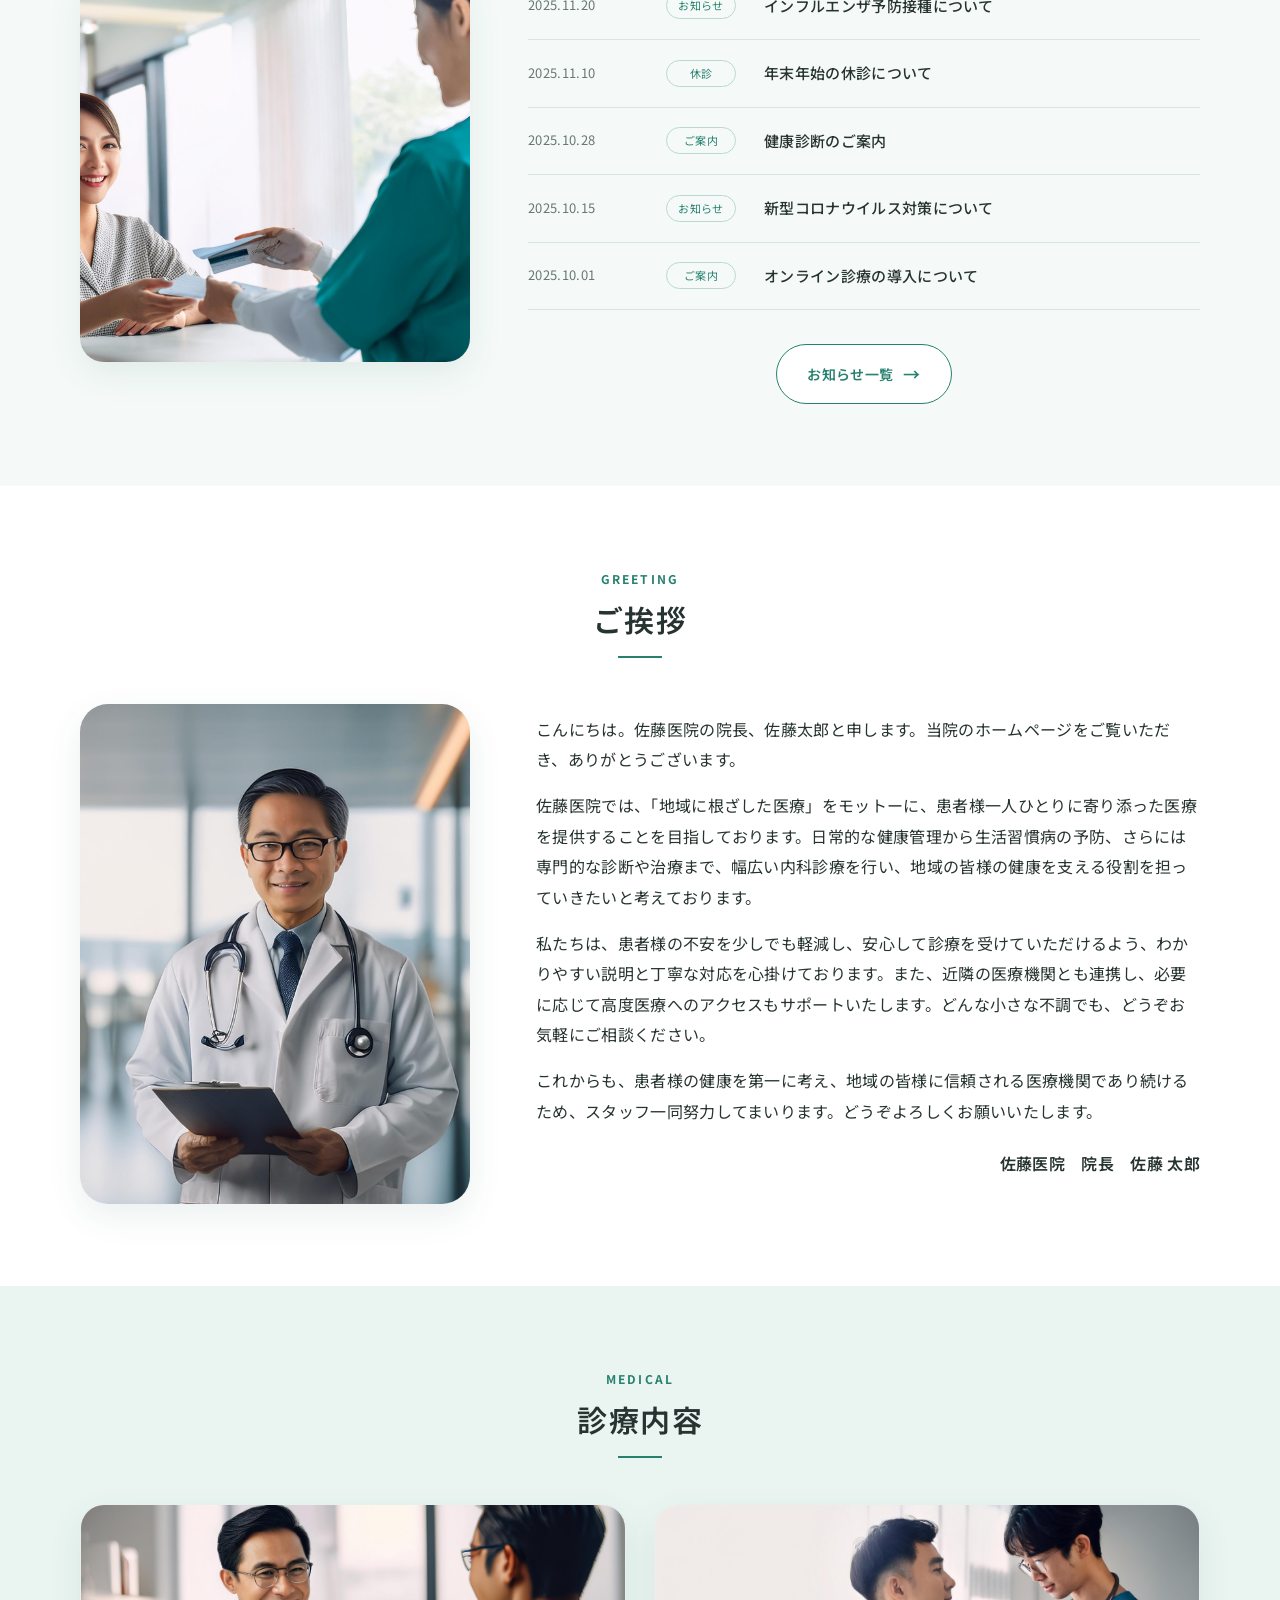
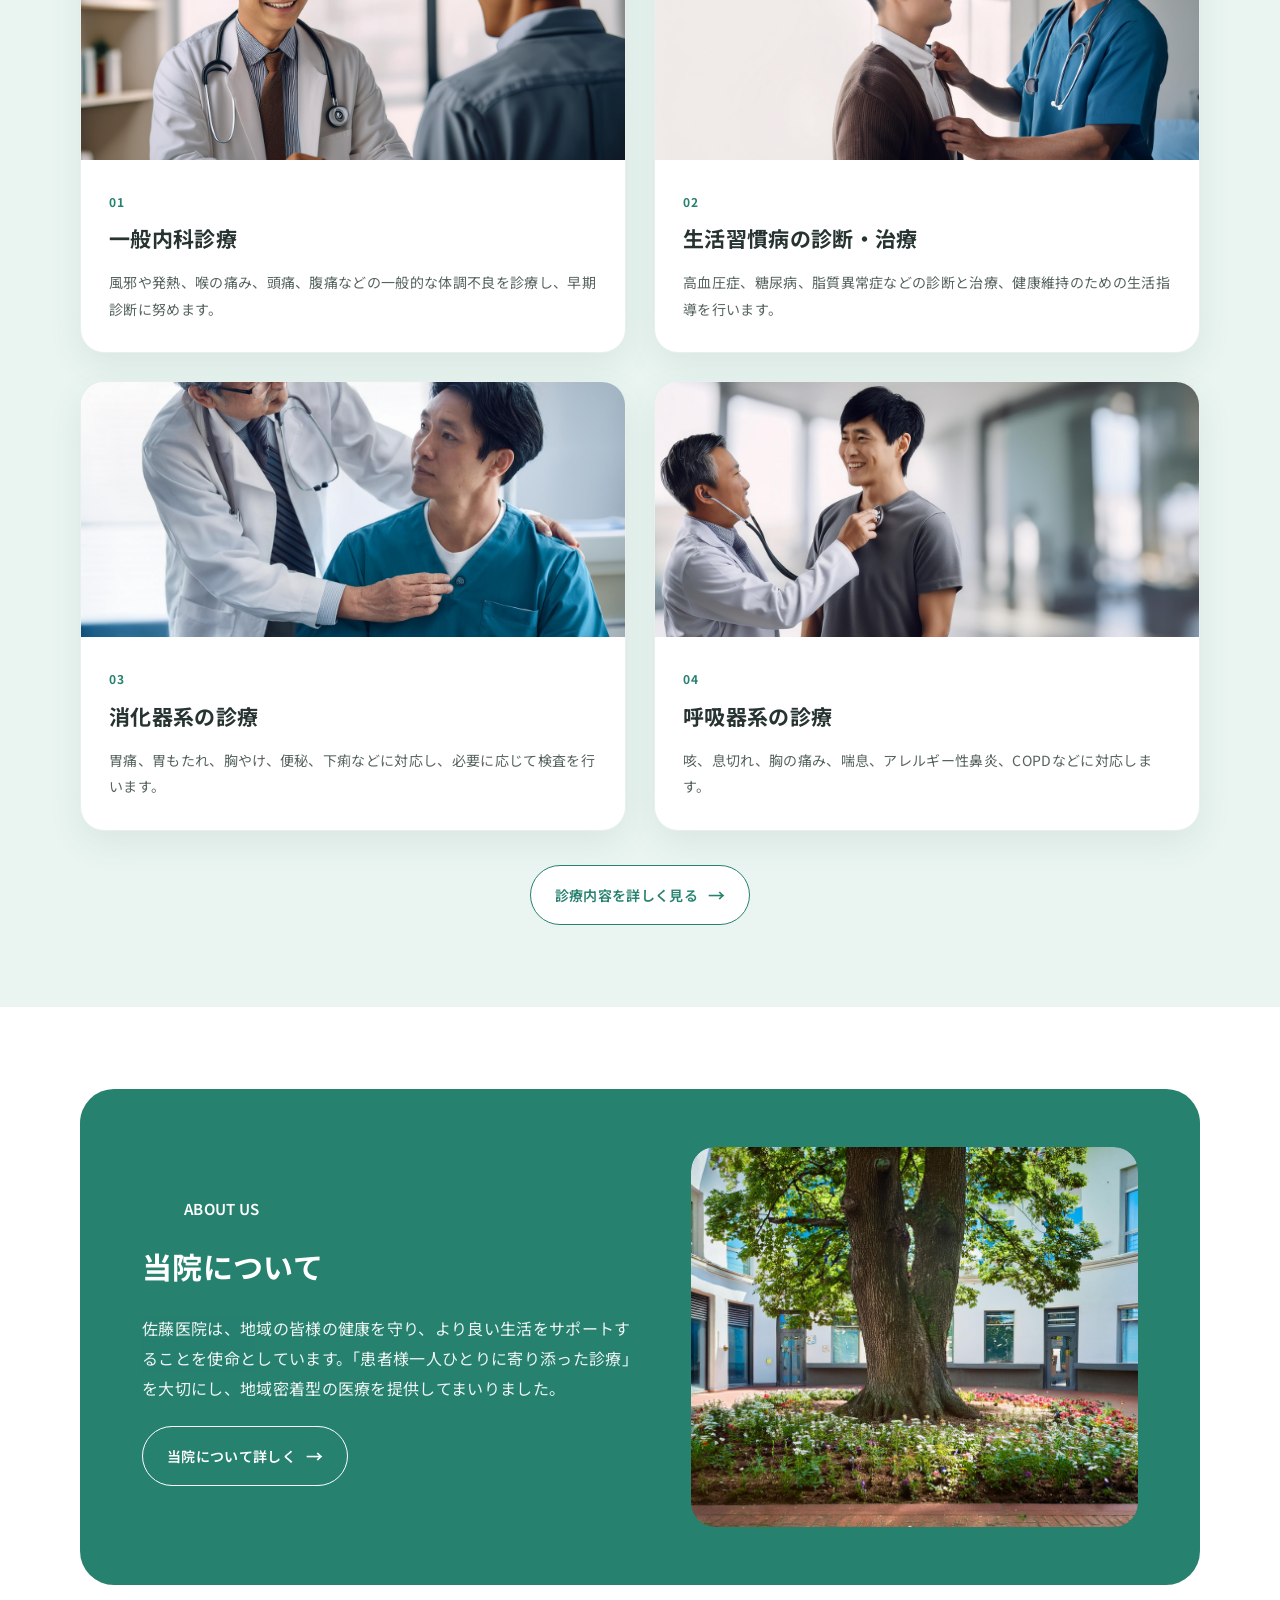
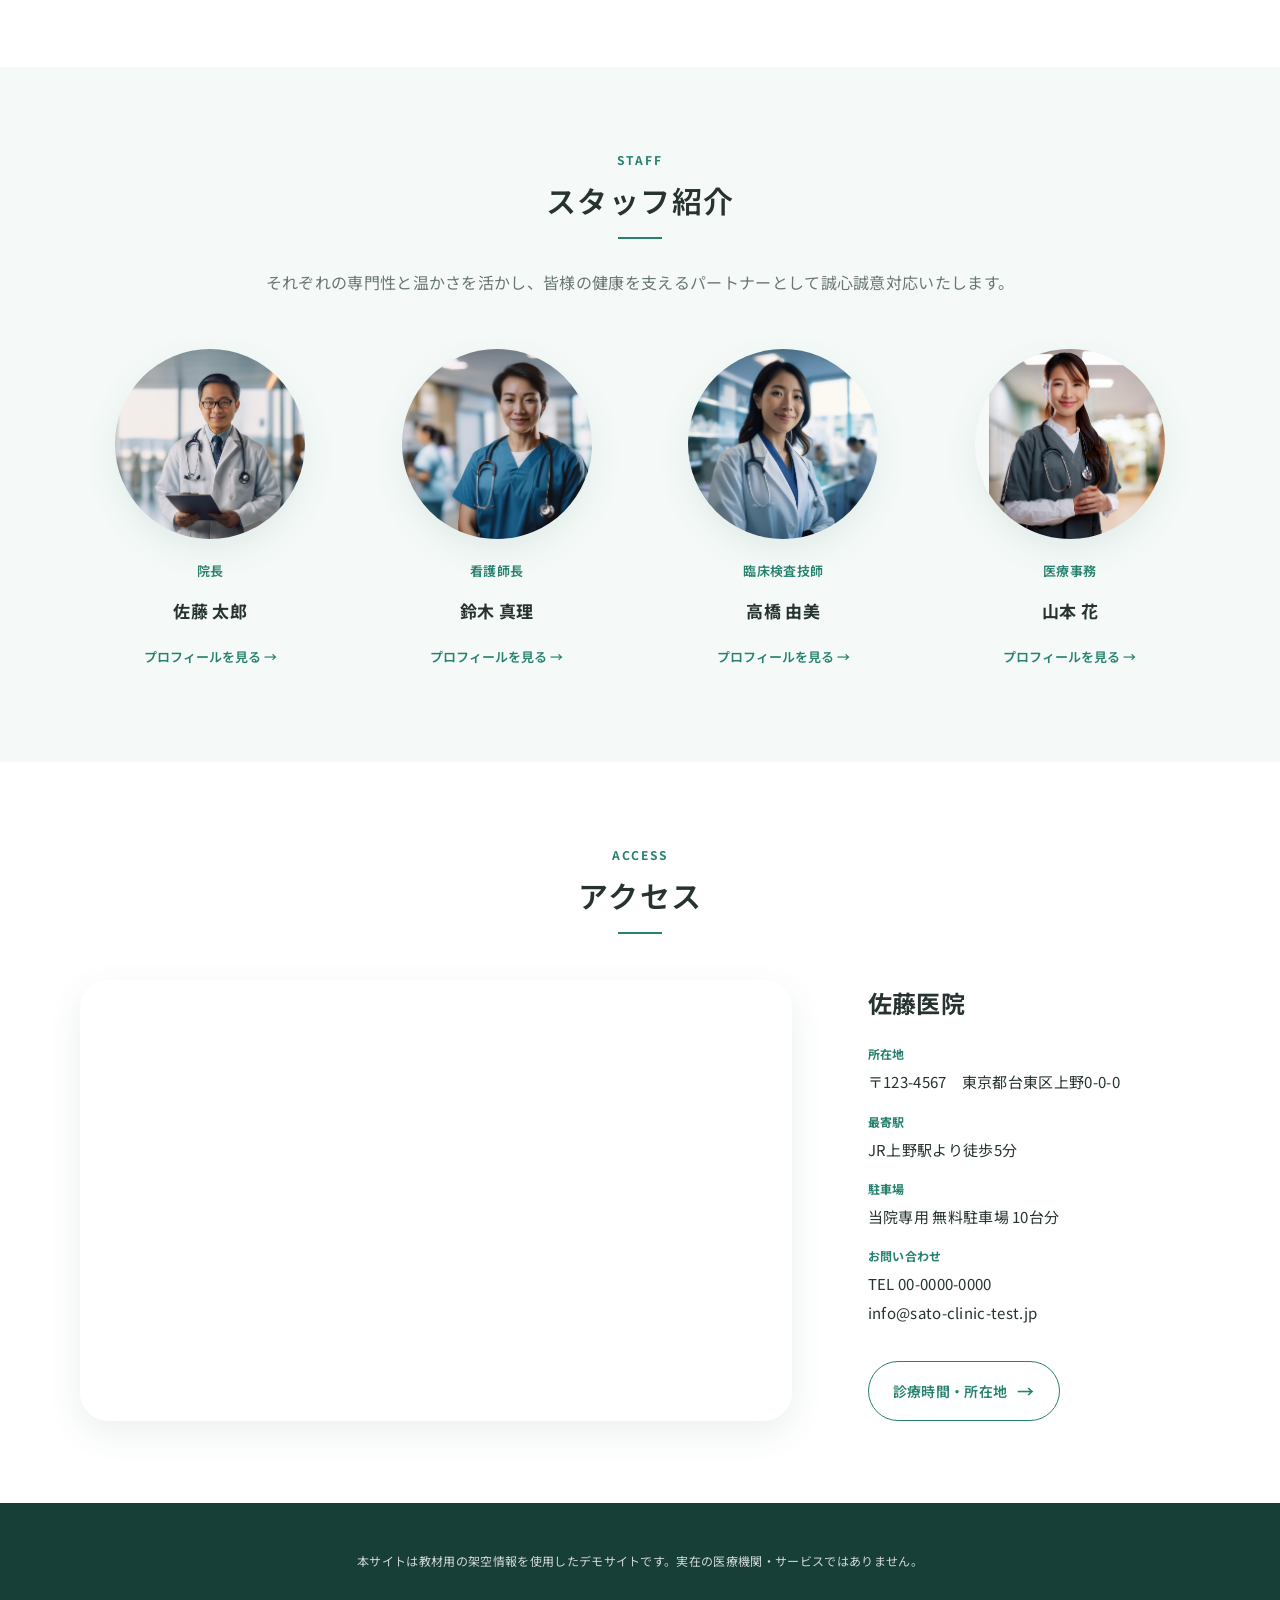
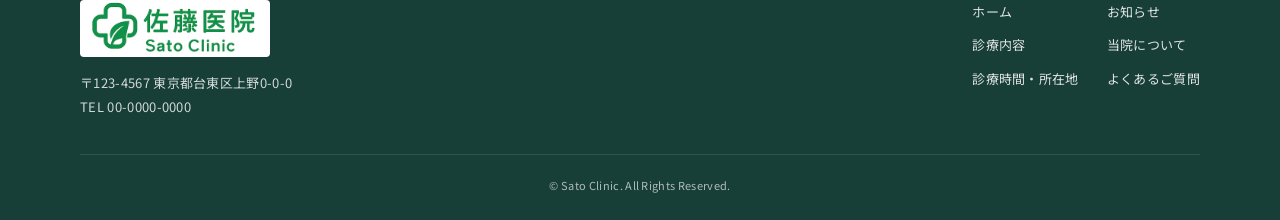
==== commit fb74cc17: "トップのスタッフ紹介のカードはプロフィールを見るに差し替え" ====
--- a/index.html
+++ b/index.html
@@ -124,10 +124,10 @@
       <div class="section-title"><span class="en">Staff</span><h2>スタッフ紹介</h2></div>
       <p class="staff-intro">それぞれの専門性と温かさを活かし、皆様の健康を支えるパートナーとして誠心誠意対応いたします。</p>
       <div class="staff-grid">
-        <a class="staff-card-link" href="about/index.html#staff-sato"><article class="staff-card"><img src="img/Doctor_Image/sato_taro.jpg" alt="佐藤太郎"><p class="role">院長</p><h3>佐藤 太郎</h3><p>生活習慣病・呼吸器疾患・内科全般</p></article></a>
-        <a class="staff-card-link" href="about/index.html#staff-suzuki"><article class="staff-card"><img src="img/Doctor_Image/suzuki_mari.jpg" alt="鈴木真理"><p class="role">看護師長</p><h3>鈴木 真理</h3><p>親身な対応・健康管理指導</p></article></a>
-        <a class="staff-card-link" href="about/index.html#staff-takahashi"><article class="staff-card"><img src="img/Doctor_Image/takahashi_yumi.jpg" alt="高橋由美"><p class="role">臨床検査技師</p><h3>高橋 由美</h3><p>血液検査・心電図・超音波検査</p></article></a>
-        <a class="staff-card-link" href="about/index.html#staff-yamamoto"><article class="staff-card"><img src="img/Doctor_Image/yamamoto_hana.jpg" alt="山本花"><p class="role">医療事務</p><h3>山本 花</h3><p>受付業務・カルテ管理・医療費計算</p></article></a>
+        <a class="staff-card-link" href="about/index.html#staff-sato"><article class="staff-card"><img src="img/Doctor_Image/sato_taro.jpg" alt="佐藤太郎"><p class="role">院長</p><h3>佐藤 太郎</h3><p class="profile-link">プロフィールを見る →</p></article></a>
+        <a class="staff-card-link" href="about/index.html#staff-suzuki"><article class="staff-card"><img src="img/Doctor_Image/suzuki_mari.jpg" alt="鈴木真理"><p class="role">看護師長</p><h3>鈴木 真理</h3><p class="profile-link">プロフィールを見る →</p></article></a>
+        <a class="staff-card-link" href="about/index.html#staff-takahashi"><article class="staff-card"><img src="img/Doctor_Image/takahashi_yumi.jpg" alt="高橋由美"><p class="role">臨床検査技師</p><h3>高橋 由美</h3><p class="profile-link">プロフィールを見る →</p></article></a>
+        <a class="staff-card-link" href="about/index.html#staff-yamamoto"><article class="staff-card"><img src="img/Doctor_Image/yamamoto_hana.jpg" alt="山本花"><p class="role">医療事務</p><h3>山本 花</h3><p class="profile-link">プロフィールを見る →</p></article></a>
       </div>
     </div>
   </section>
--- a/css/style.css
+++ b/css/style.css
@@ -88,7 +88,7 @@
 .staff-card:first-child img{object-position:85% center}
 .staff-card:nth-child(2) img{object-position:100% center}
 .staff-card:nth-child(4) img{object-position:-10% center}
-.staff-card h3{font-size:17px;margin:0 0 4px;order:2}.staff-card .role{font-size:13px;color:var(--green);font-weight:600;margin:0 0 11px;order:1}.staff-card p{font-size:13px;color:var(--muted);margin:0}.staff-card>p:not(.role){order:3}
+.staff-card h3{font-size:17px;margin:0 0 4px;order:2}.staff-card .role{font-size:13px;color:var(--green);font-weight:600;margin:0 0 11px;order:1}.staff-card p{font-size:13px;color:var(--muted);margin:0}.staff-card>p:not(.role){order:3}.staff-card .profile-link{margin-top:14px;color:var(--green);font-weight:600;letter-spacing:0}
 .staff-card-link{display:block;color:inherit;text-decoration:none;border-radius:12px;padding:10px;transition:transform .25s ease,box-shadow .25s ease;background:transparent}.staff-card-link:hover,.staff-card-link:focus-visible{transform:translateY(-5px);box-shadow:0 10px 24px rgba(22,71,58,.16);outline:none}.staff-card-link:focus-visible{outline:2px solid var(--green);outline-offset:3px}
 .staff-card-link:nth-child(3) .staff-card img{object-position:center}.staff-card-link:nth-child(4) .staff-card img{object-position:-10% center}
 .about-staff .staff-card>p:not(.role){text-align:left}
@@ -146,17 +146,5 @@
     font-size:13px;
     font-weight:600;
   }
-  .staff-card > p:not(.role){
-    display:none;
-  }
-  .staff-card::after{
-    content:'プロフィールを見る →';
-    order:3;
-    display:block;
-    margin-top:14px;
-    color:var(--green);
-    font-size:13px;
-    font-weight:600;
-  }
 }
 @media (max-width:900px) and (orientation:landscape){.site-header{height:72px}.global-nav.is-open{top:66px}.container{max-width:calc(100% - 40px)}.hero-card{height:360px}.page-hero-inner{height:210px;padding:36px 42px}.page-hero h1{font-size:30px}.content-section{padding:42px 0}.schedule-wrap{grid-template-columns:1fr;gap:28px}.news-layout,.greeting,.about-panel{grid-template-columns:repeat(2,minmax(0,1fr));gap:28px}.schedule-wrap > *{min-width:0;max-width:100%}.schedule-card{padding:20px 16px}.schedule-table{width:100%;max-width:100%;table-layout:fixed;font-size:12px}.schedule-table th,.schedule-table td{padding:9px 3px;white-space:normal;word-break:break-all}.schedule-table th:first-child,.schedule-table td:first-child{width:30%}.contact-panel{min-width:0;padding:24px}.contact-panel p{overflow-wrap:anywhere}.access-wrap{grid-template-columns:minmax(0,1.55fr) minmax(220px,.75fr);gap:32px}.access-wrap .map-image{height:100%;min-height:280px}.medical-grid,.detail-grid,.policy-list{grid-template-columns:repeat(2,minmax(0,1fr));gap:18px}.reservation-form{max-width:680px;padding:26px 30px}.footer-top{flex-direction:row;gap:28px}}
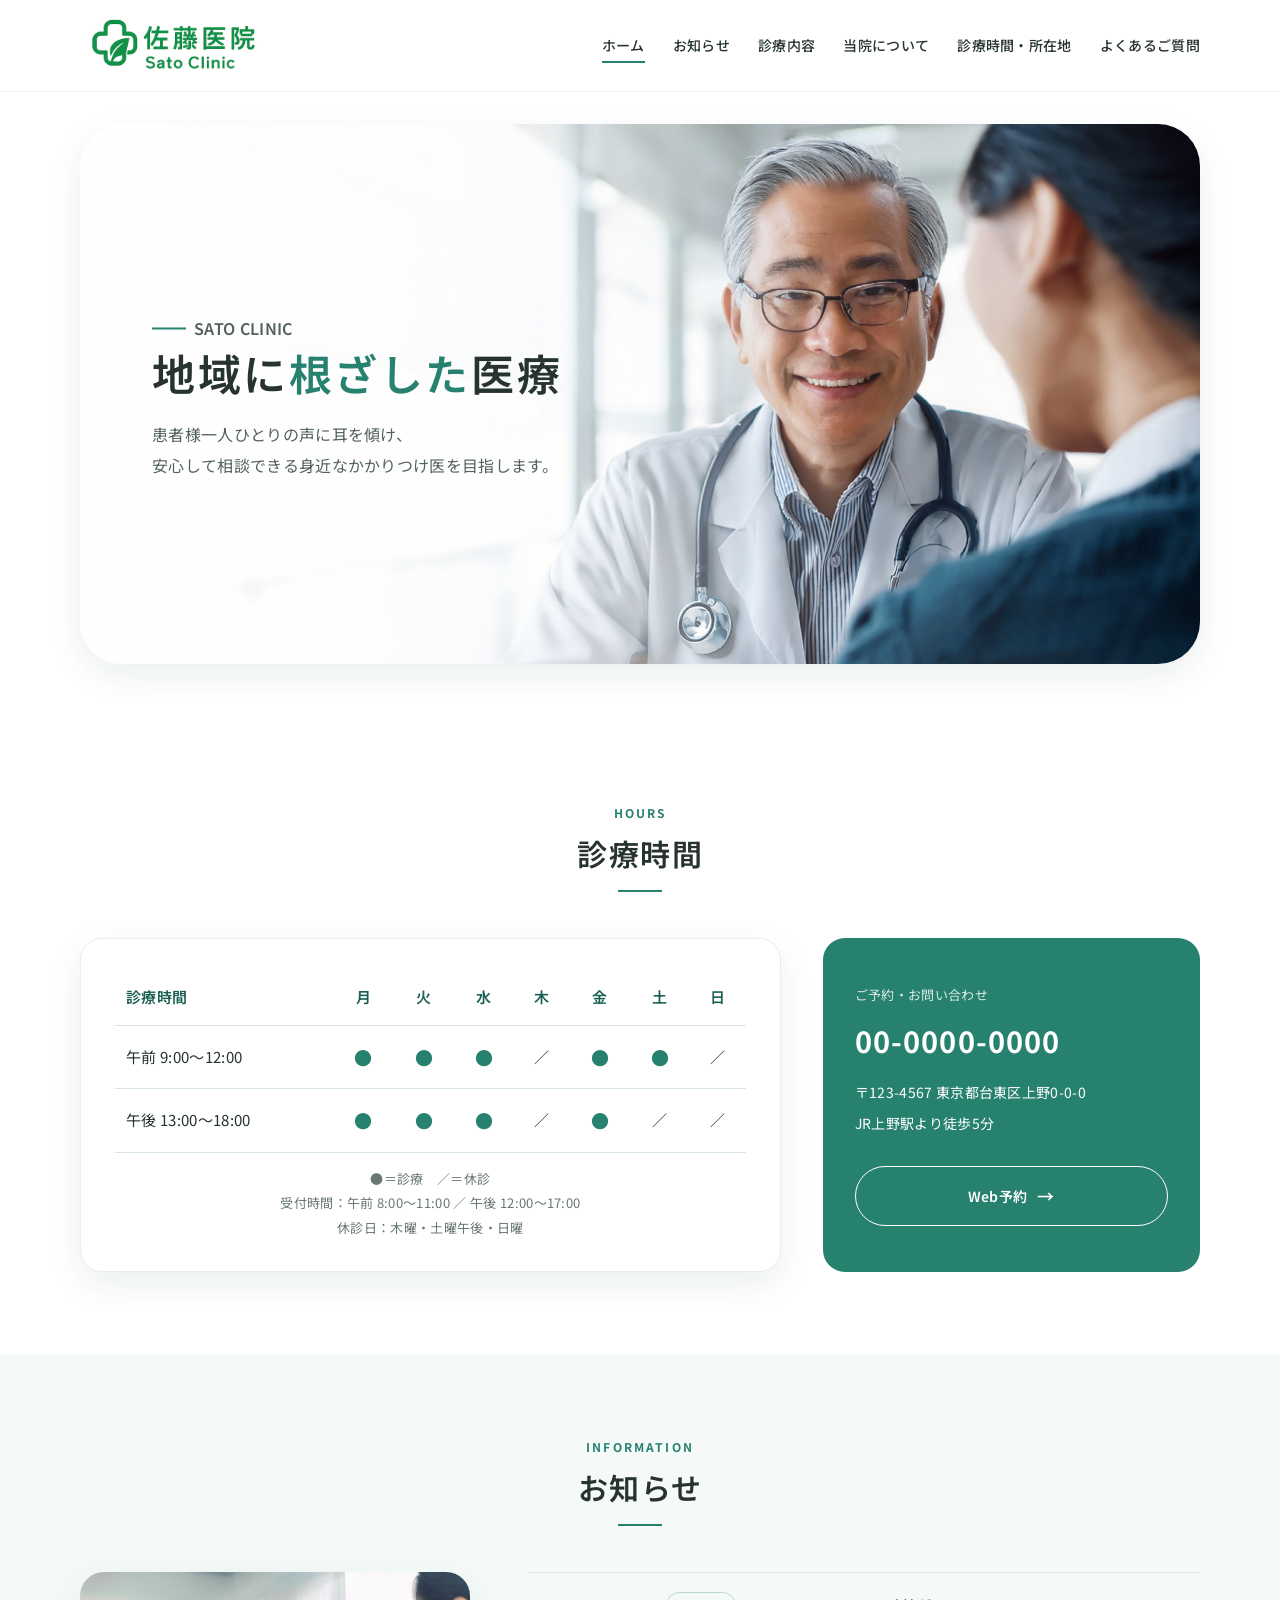
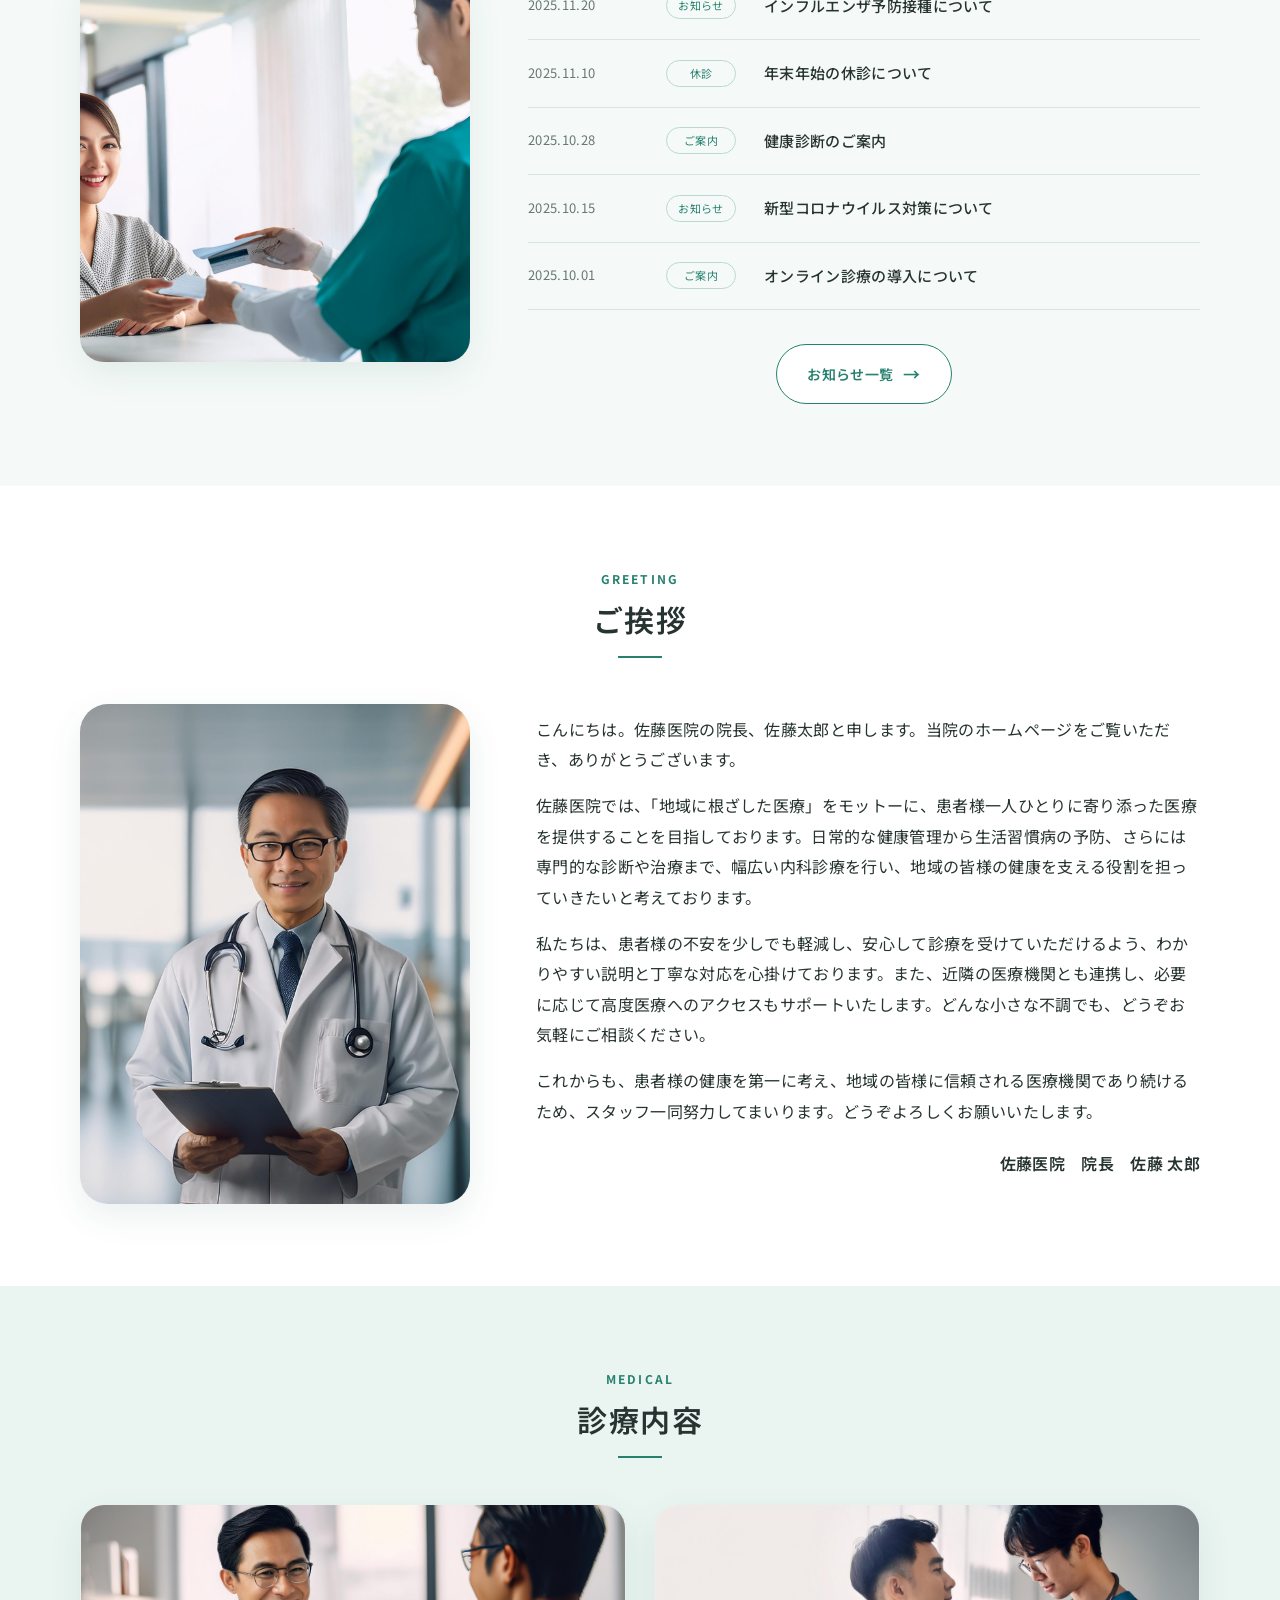
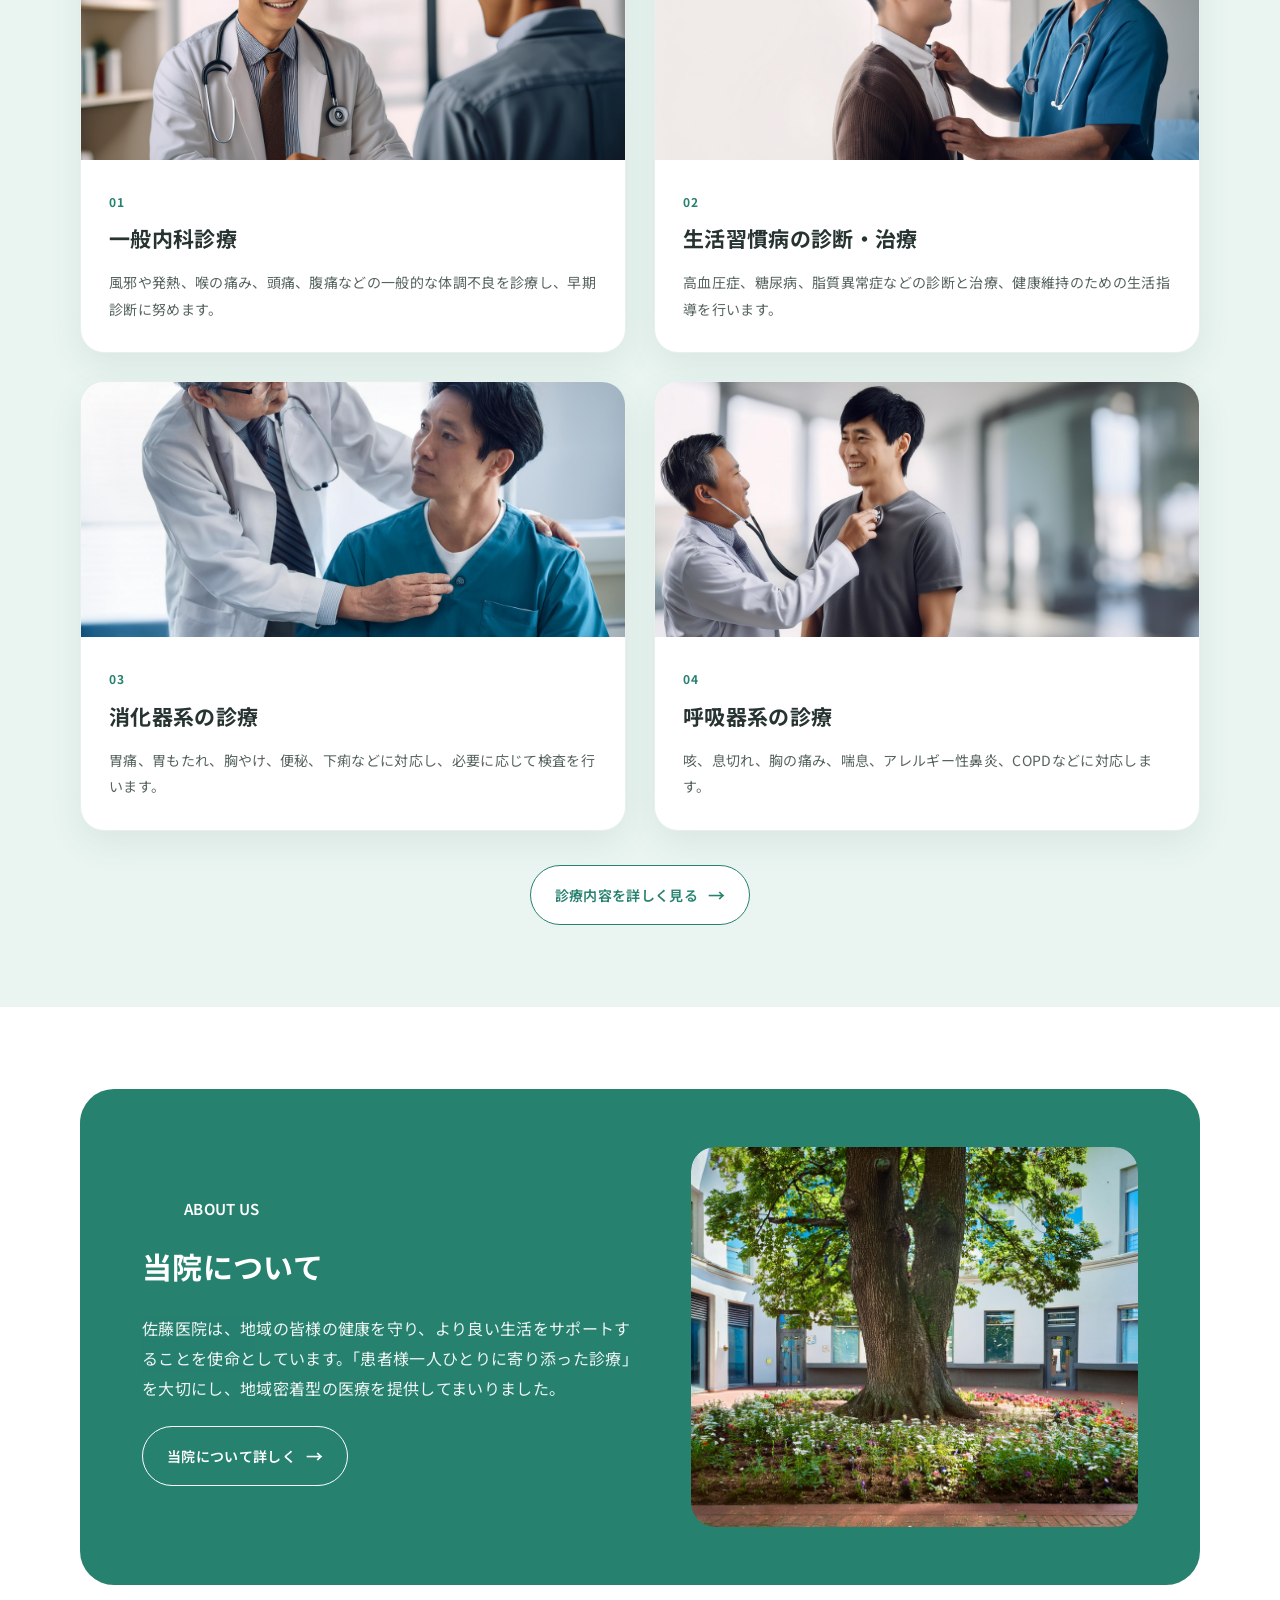
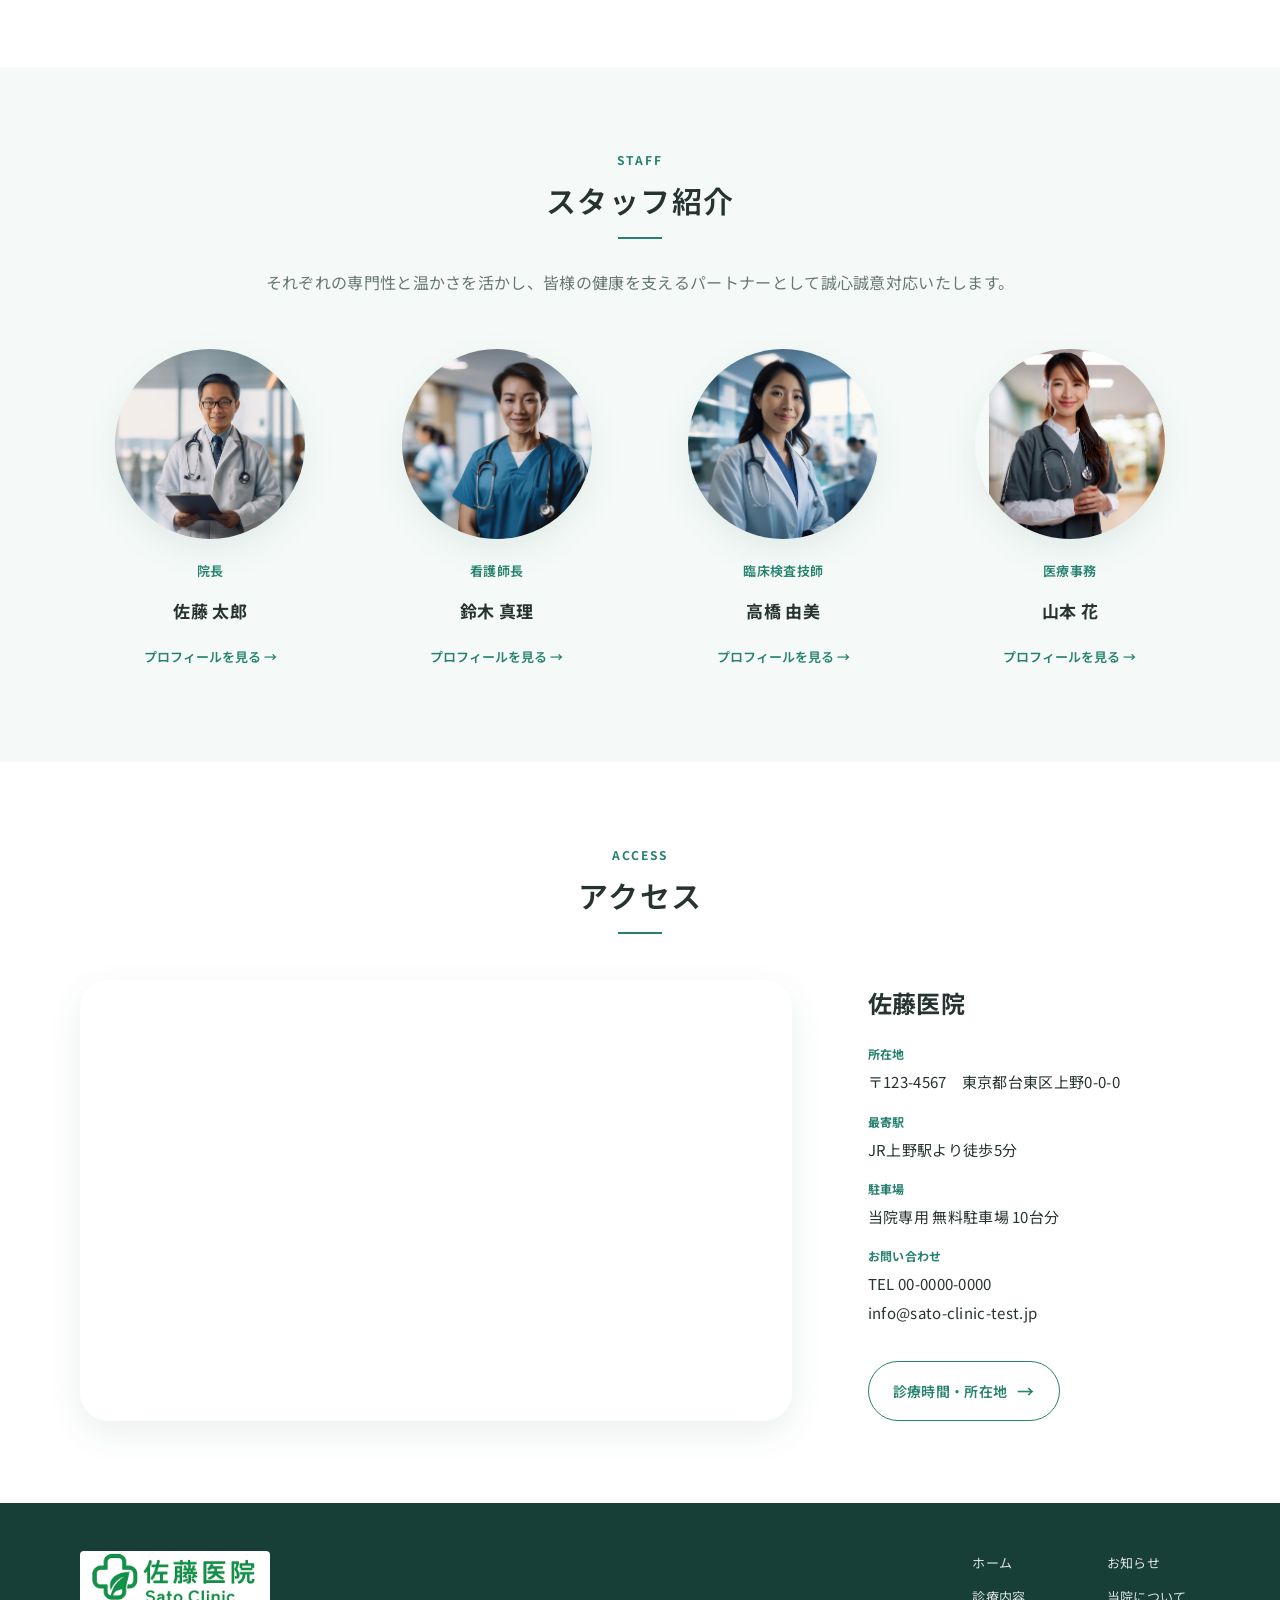
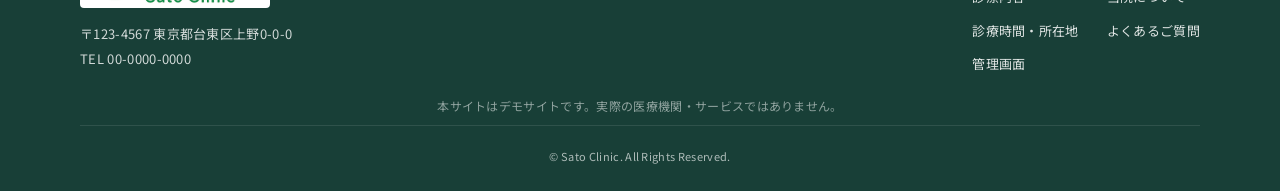
==== commit b98060a5: "README更新" ====
--- a/index.html
+++ b/index.html
@@ -150,7 +150,7 @@
   <div class="container">
     <div class="footer-top">
       <div class="footer-brand"><img src="img/Logo/logo.png" alt="佐藤医院"><p>〒123-4567 東京都台東区上野0-0-0<br>TEL 00-0000-0000</p></div>
-      <nav class="footer-nav" aria-label="フッターナビゲーション"><a href="index.html">ホーム</a><a href="information/index.html">お知らせ</a><a href="medical/index.html">診療内容</a><a href="about/index.html">当院について</a><a href="access/index.html">診療時間・所在地</a><a href="faq/index.html">よくあるご質問</a></nav>
+      <nav class="footer-nav" aria-label="フッターナビゲーション"><a href="index.html">ホーム</a><a href="information/index.html">お知らせ</a><a href="medical/index.html">診療内容</a><a href="about/index.html">当院について</a><a href="access/index.html">診療時間・所在地</a><a href="faq/index.html">よくあるご質問</a><a href="admin/index.html">管理画面</a></nav>
     </div>
     <div class="copyright">© Sato Clinic. All Rights Reserved.</div>
   </div>
--- a/css/style.css
+++ b/css/style.css
@@ -90,6 +90,7 @@
 .staff-card:nth-child(4) img{object-position:-10% center}
 .staff-card h3{font-size:17px;margin:0 0 4px;order:2}.staff-card .role{font-size:13px;color:var(--green);font-weight:600;margin:0 0 11px;order:1}.staff-card p{font-size:13px;color:var(--muted);margin:0}.staff-card>p:not(.role){order:3}.staff-card .profile-link{margin-top:14px;color:var(--green);font-weight:600;letter-spacing:0}
 .staff-card-link{display:block;color:inherit;text-decoration:none;border-radius:12px;padding:10px;transition:transform .25s ease,box-shadow .25s ease;background:transparent}.staff-card-link:hover,.staff-card-link:focus-visible{transform:translateY(-5px);box-shadow:0 10px 24px rgba(22,71,58,.16);outline:none}.staff-card-link:focus-visible{outline:2px solid var(--green);outline-offset:3px}
+.about-staff .staff-card{cursor:pointer}.staff-modal[hidden]{display:none}.staff-modal{position:fixed;inset:0;z-index:100;display:flex;align-items:center;justify-content:center;padding:24px;background:rgba(18,45,39,.58)}.staff-modal.is-hover{pointer-events:none}.staff-modal-dialog{position:relative;width:min(680px,100%);max-height:calc(100vh - 48px);overflow:auto;padding:42px;background:#fff;border-radius:24px;box-shadow:0 20px 60px rgba(0,0,0,.28)}.staff-modal-close{position:absolute;top:14px;right:14px;width:38px;height:38px;border:0;border-radius:50%;background:var(--mint);color:var(--green-dark);font-size:24px;line-height:1;cursor:pointer}.staff-modal-body{display:grid;grid-template-columns:180px 1fr;gap:28px;align-items:start}.staff-modal-body img{width:180px;height:180px;object-fit:cover;border-radius:50%;box-shadow:var(--shadow)}.staff-modal-body h2{margin:2px 0 14px;font-size:26px;color:var(--green-dark)}.staff-modal-body .role{margin:0 0 6px;color:var(--green);font-weight:600}.staff-modal-body p{margin:0 0 16px}.staff-modal-body strong{color:var(--green-dark)}
 .staff-card-link:nth-child(3) .staff-card img{object-position:center}.staff-card-link:nth-child(4) .staff-card img{object-position:-10% center}
 .about-staff .staff-card>p:not(.role){text-align:left}
 .about-staff .staff-card>p strong{color:var(--green)}
@@ -104,8 +105,8 @@
 .admin-reservation-table{width:100%;border-collapse:collapse;margin:24px 0;background:#fff}.admin-reservation-table th,.admin-reservation-table td{padding:14px;border:1px solid var(--line);text-align:left}.admin-reservation-table th{background:var(--mint);color:var(--green-dark)}
 .reservation-cancel{padding:7px 12px;border:1px solid #d99a8f;border-radius:6px;background:#fff;color:#a34f42;cursor:pointer;font:inherit;white-space:nowrap}.reservation-cancel:hover{background:#fff2ef}
 .access-info h3{font-size:24px;margin:0 0 18px}.access-info dl{margin:0}.access-info dt{font-size:12px;color:var(--green);font-weight:700;margin-top:14px}.access-info dd{margin:2px 0 0;font-size:15px}
-.site-footer{background:#183f37;color:#fff;padding:48px 0 24px}.site-footer::before{content:'本サイトは教材用の架空情報を使用したデモサイトです。実在の医療機関・サービスではありません。';display:block;max-width:1120px;margin:0 auto 28px;padding:0 24px;color:rgba(255,255,255,.8);font-size:12px;line-height:1.7;text-align:center}
-.footer-top{display:flex;justify-content:space-between;gap:48px;align-items:flex-start}.footer-brand img{width:190px;background:#fff;border-radius:4px}.footer-brand p{font-size:13px;opacity:.8;margin:14px 0 0}.footer-nav{display:grid;grid-template-columns:repeat(2,auto);gap:9px 28px;font-size:13px}.footer-nav a{opacity:.86}.footer-nav a:hover{opacity:1}.copyright{border-top:1px solid rgba(255,255,255,.16);margin-top:34px;padding-top:20px;text-align:center;font-size:11px;opacity:.65}
+.site-footer{background:#183f37;color:#fff;padding:48px 0 24px}
+.footer-top{display:flex;justify-content:space-between;gap:48px;align-items:flex-start}.footer-brand img{width:190px;background:#fff;border-radius:4px}.footer-brand p{font-size:13px;opacity:.8;margin:14px 0 0}.footer-nav{display:grid;grid-template-columns:repeat(2,auto);gap:9px 28px;font-size:13px}.footer-nav a{opacity:.86}.footer-nav a:hover{opacity:1}.copyright{position:relative;border-top:1px solid rgba(255,255,255,.16);margin-top:48px;padding-top:20px;text-align:center;font-size:11px;opacity:.65}.copyright:before{content:'本サイトはデモサイトです。実際の医療機関・サービスではありません。';position:absolute;right:0;bottom:calc(100% + 10px);left:0;color:rgba(255,255,255,.8);font-size:12px;line-height:1.7;text-align:center;opacity:1}
 .page-hero{padding:46px 0 54px;background:var(--green-soft)}
 .page-hero-inner{height:270px;border-radius:32px;padding:54px 60px;display:flex;align-items:center;position:relative;overflow:hidden;background:#d9eee8}
 .page-hero-inner.has-image{background-position:center;background-size:cover}.page-hero-inner.has-image:after{content:'';position:absolute;inset:0;background:linear-gradient(90deg,rgba(232,247,242,.97) 0%,rgba(232,247,242,.78) 50%,rgba(232,247,242,.15) 100%)}
@@ -118,6 +119,7 @@
 .policy-list{display:grid;grid-template-columns:repeat(2,1fr);gap:18px}.policy{padding:22px;border-radius:16px;background:var(--mint);border:1px solid var(--line)}.policy strong{display:block;color:var(--green-dark);margin-bottom:6px}
 .faq-list{max-width:900px;margin:0 auto}.faq-category{margin-top:44px}.faq-category:first-child{margin-top:0}.faq-category-title{margin:0;padding:14px 18px;border-left:5px solid var(--green);border-radius:4px;background:#eef6f1;color:var(--green);font-size:21px;font-weight:700}.faq-item{border-bottom:1px solid var(--line);padding:24px 0}.faq-q{font-size:17px;font-weight:600;margin:0 0 10px}.faq-q:before{content:'Q';display:inline-flex;width:30px;height:30px;align-items:center;justify-content:center;border-radius:50%;background:var(--green);color:#fff;margin-right:12px}.faq-a{margin:0;padding-left:42px;color:#596662;font-size:14px}.faq-a:before{content:'A';font-weight:700;color:var(--green);margin-right:10px}
 @media(max-width:900px){.global-nav{display:none}.container{max-width:calc(100% - 32px)}.hero-card{height:480px}.hero-copy{left:40px}.schedule-wrap,.news-layout,.greeting,.about-panel,.access-wrap{grid-template-columns:1fr}.staff-grid{grid-template-columns:repeat(2,1fr)}.medical-grid,.detail-grid,.policy-list{grid-template-columns:1fr}.footer-top{flex-direction:column}}
+@media(max-width:600px){.staff-modal{padding:16px}.staff-modal-dialog{max-height:calc(100vh - 32px);padding:42px 24px 28px}.staff-modal-body{grid-template-columns:1fr;gap:18px}.staff-modal-body img{width:140px;height:140px;margin:0 auto}.staff-modal-body h2{text-align:center}.staff-modal-body .role{text-align:center}}
 .reservation-page{background:var(--bg)}.reservation-lead{max-width:680px;margin:0 auto 24px;color:#596662}.reservation-status-title{max-width:680px;margin:48px auto 18px}.reservation-page #availability{max-width:680px;margin:0 auto}.reservation-page #availability p{margin:0;padding:12px 16px;border-bottom:1px solid var(--line);background:#fff;color:#596662}.reservation-page #availability p:first-child{border-radius:8px 8px 0 0}.reservation-page #availability p:last-child{border-radius:0 0 8px 8px}
 body:has(.reservation-form) .page-hero-inner{background-image:url('../img/Medical_Image/medical_3.jpg') !important}
 .faq-q{cursor:pointer;position:relative;padding-right:32px}.faq-q:after{content:'＋';position:absolute;right:4px;color:var(--green);font-size:22px;font-weight:400}.faq-a{display:none}.faq-item.is-open .faq-a{display:block}.faq-item.is-open .faq-q:after{content:'−'}
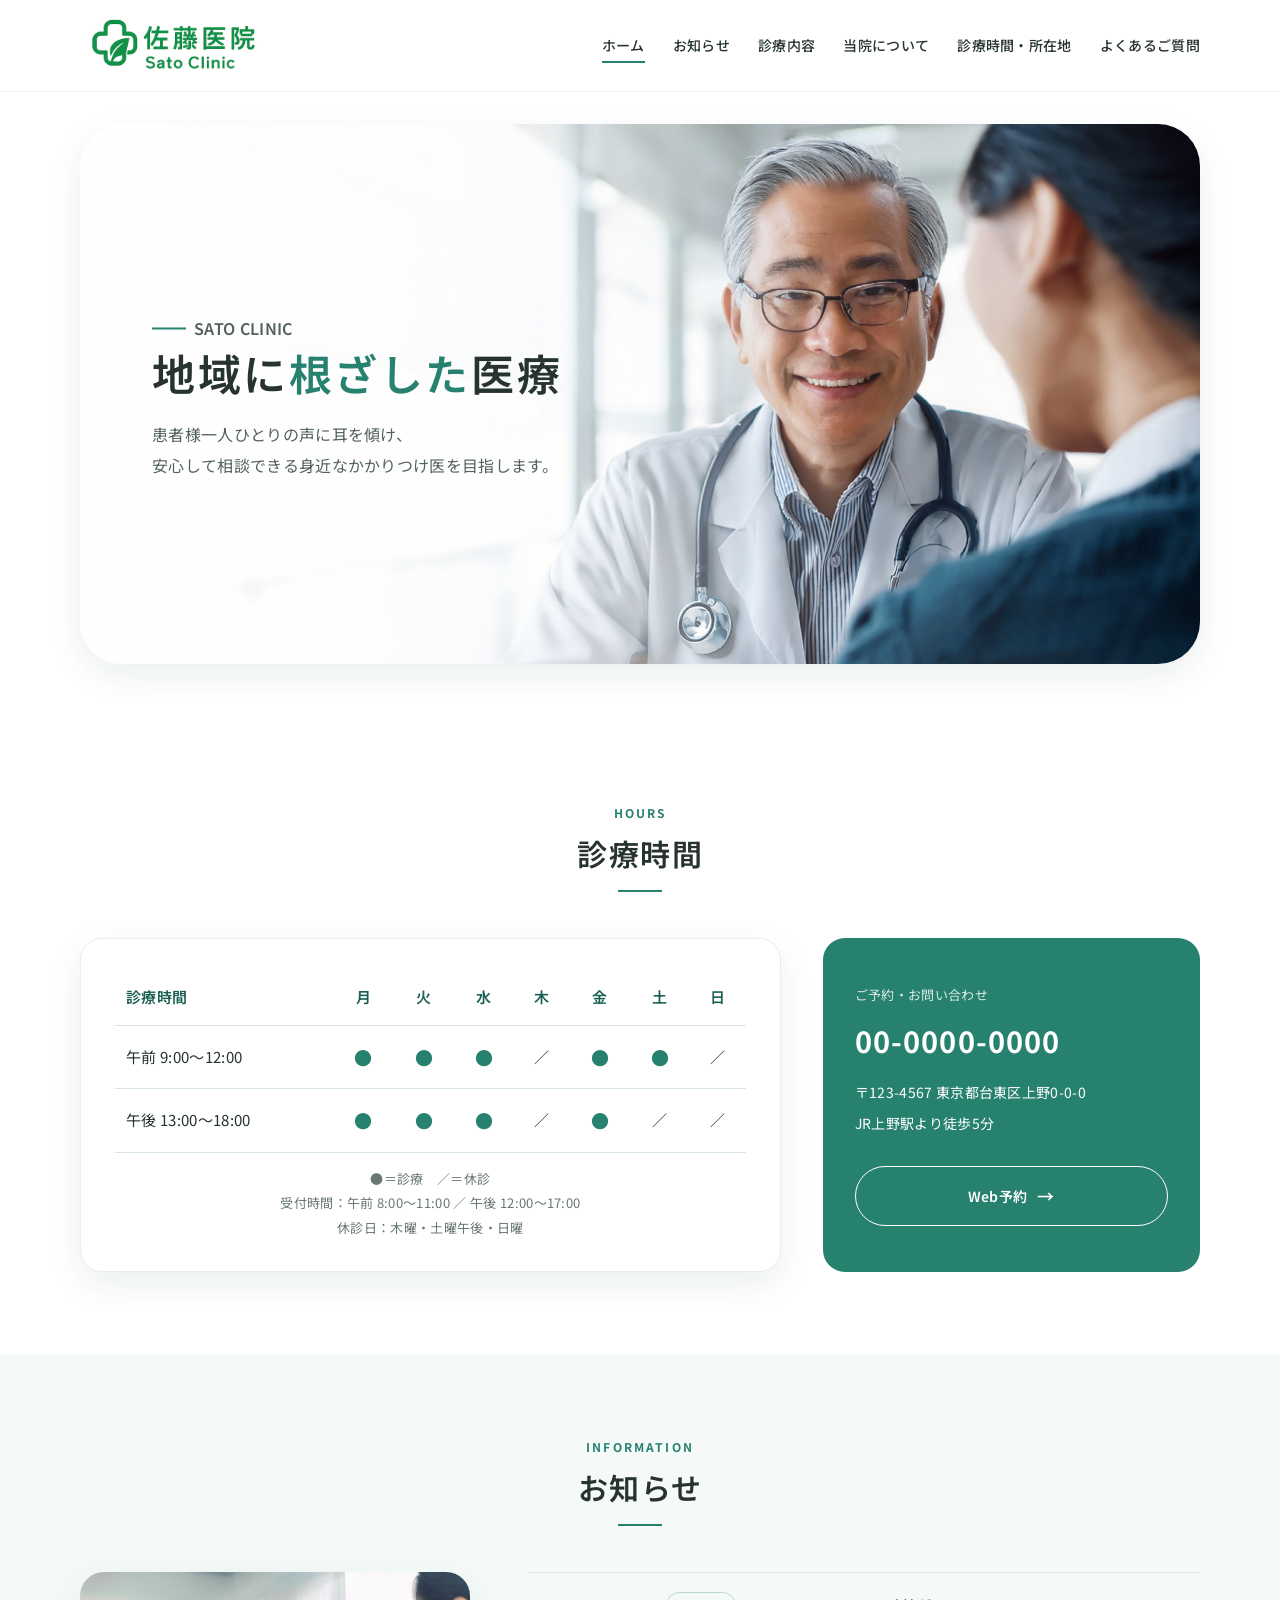
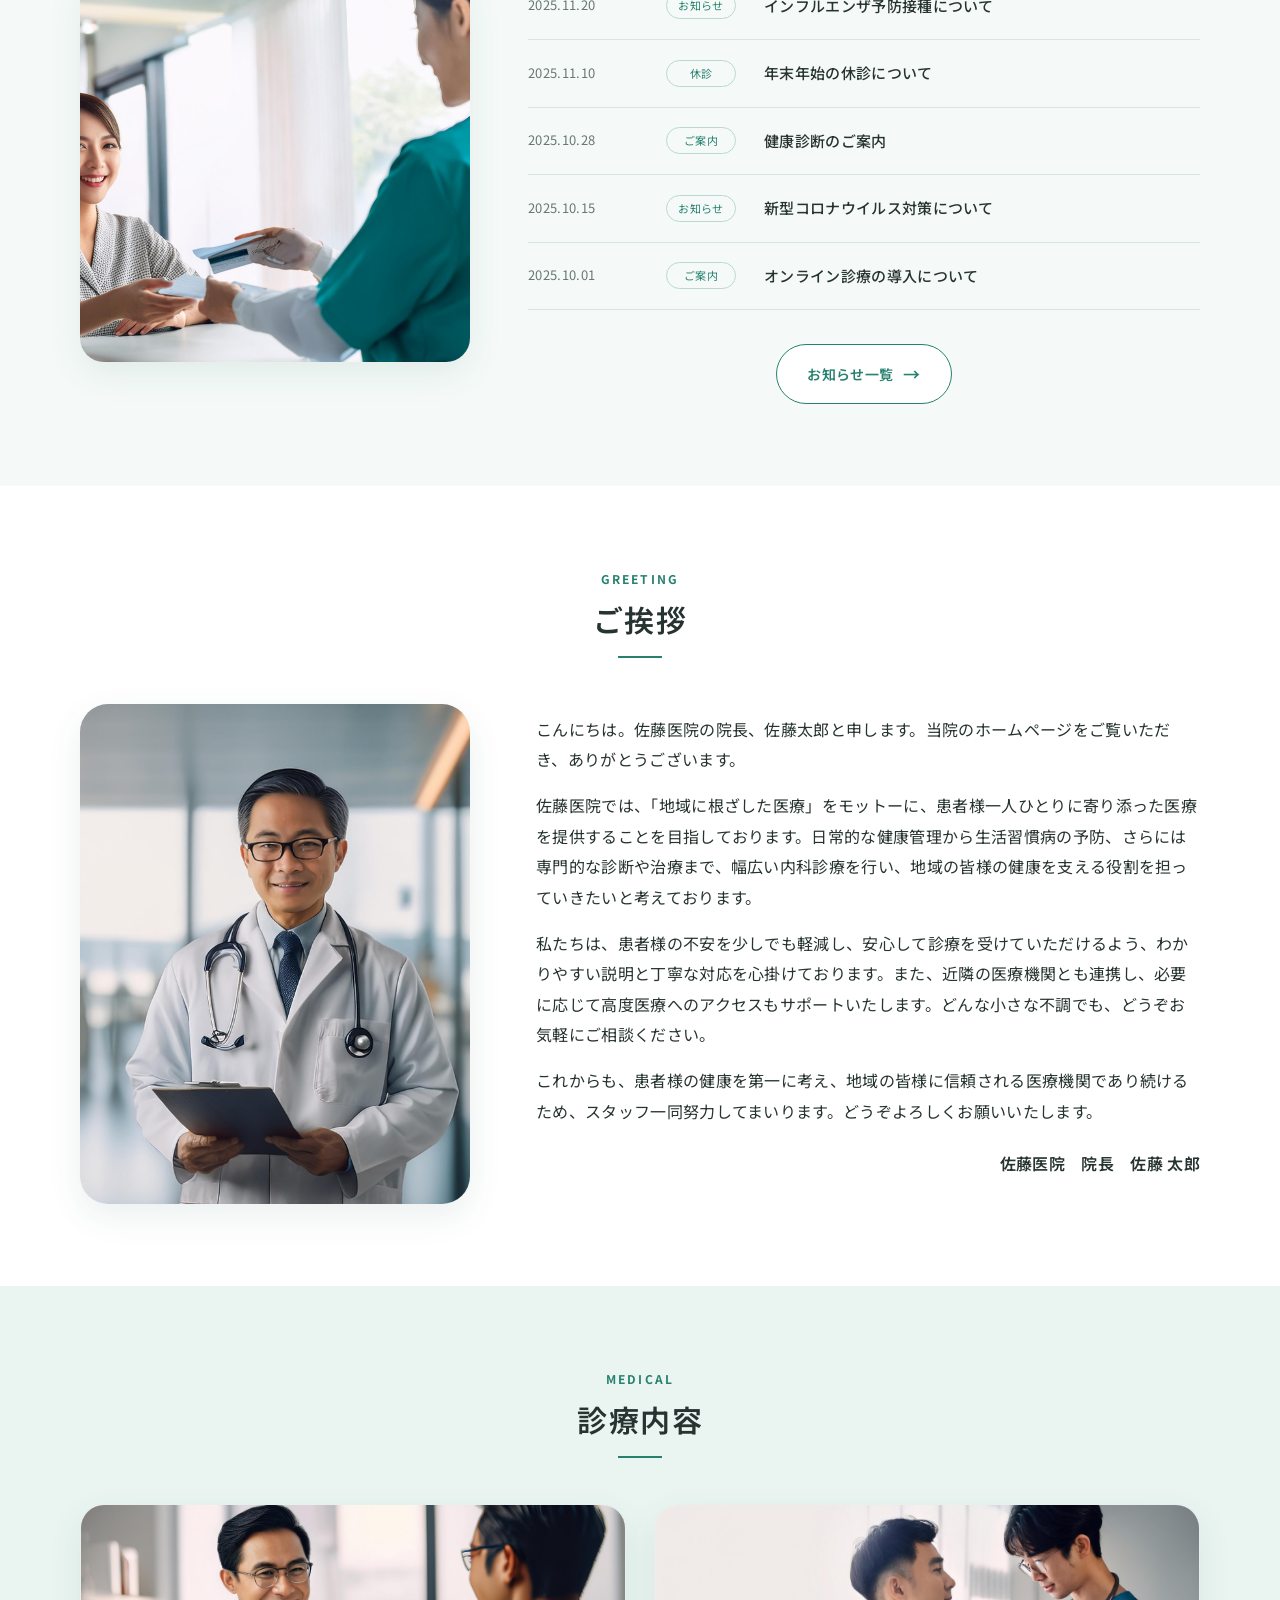
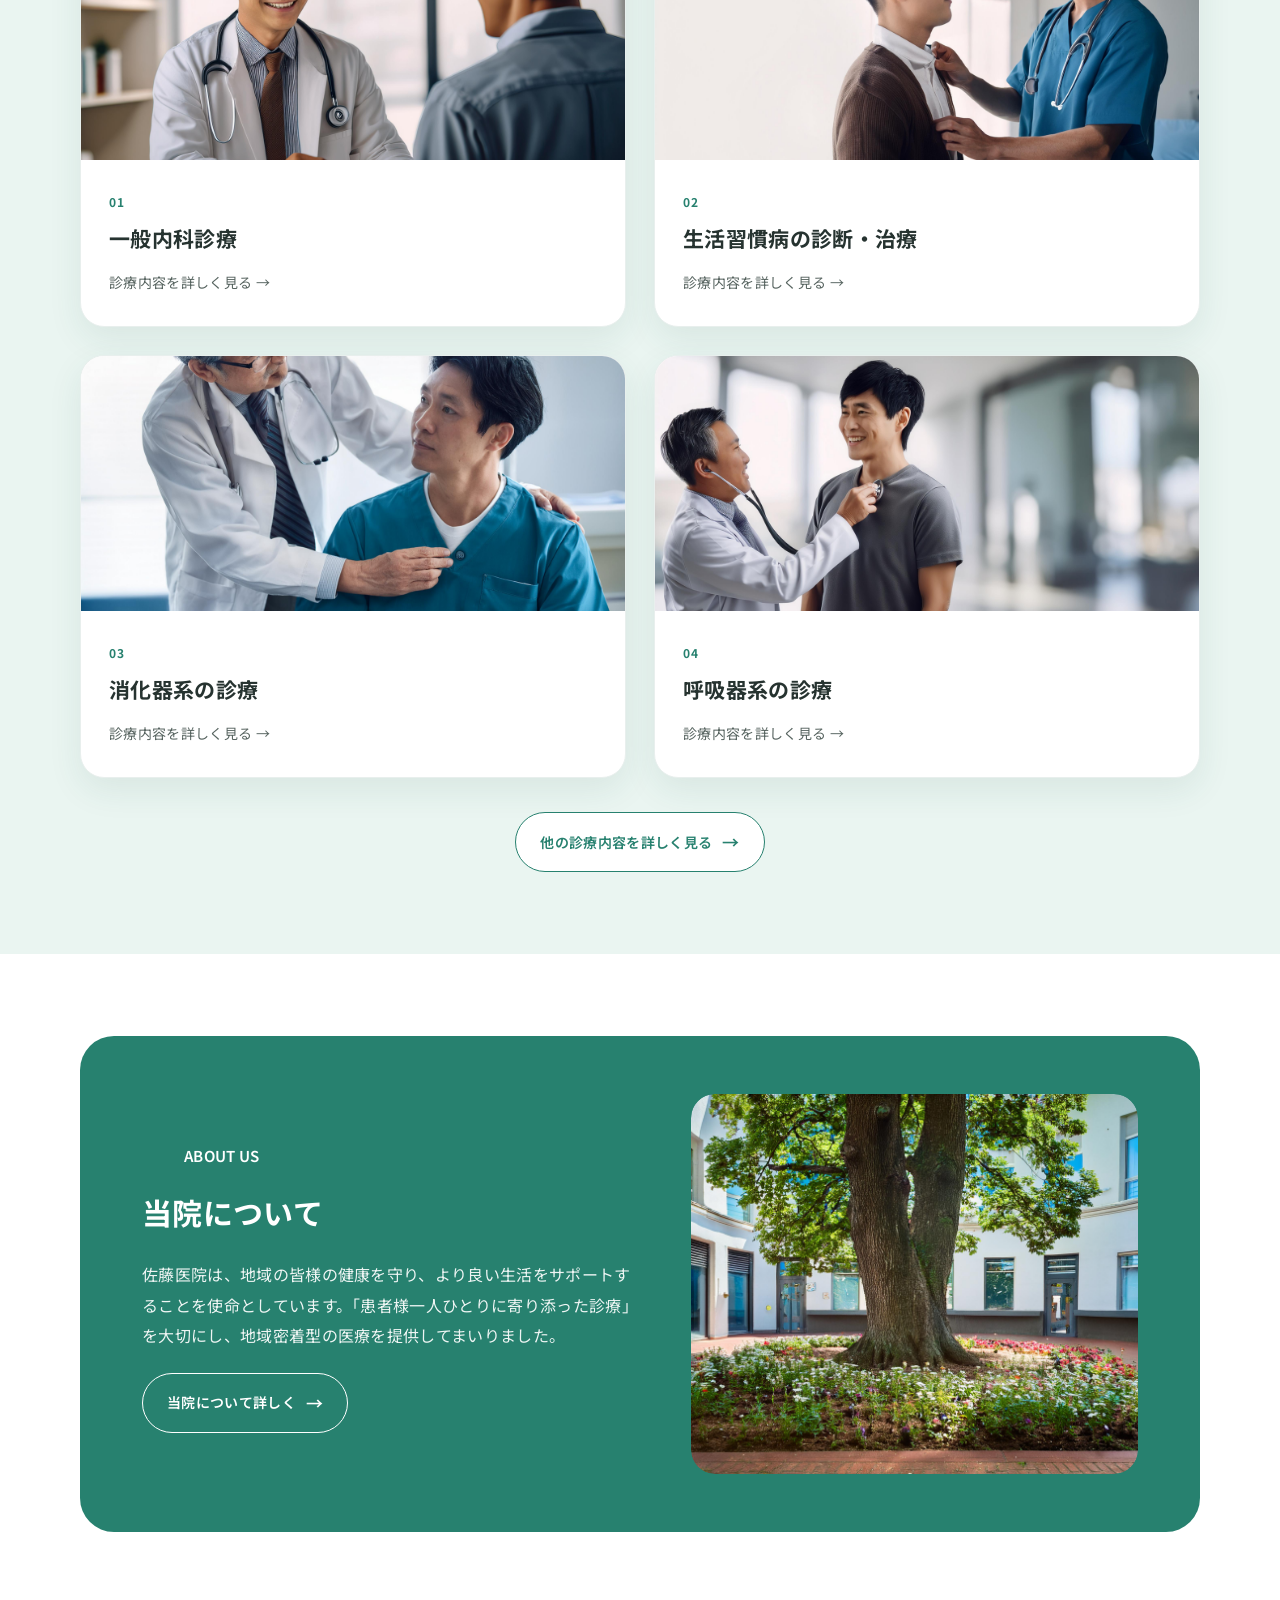
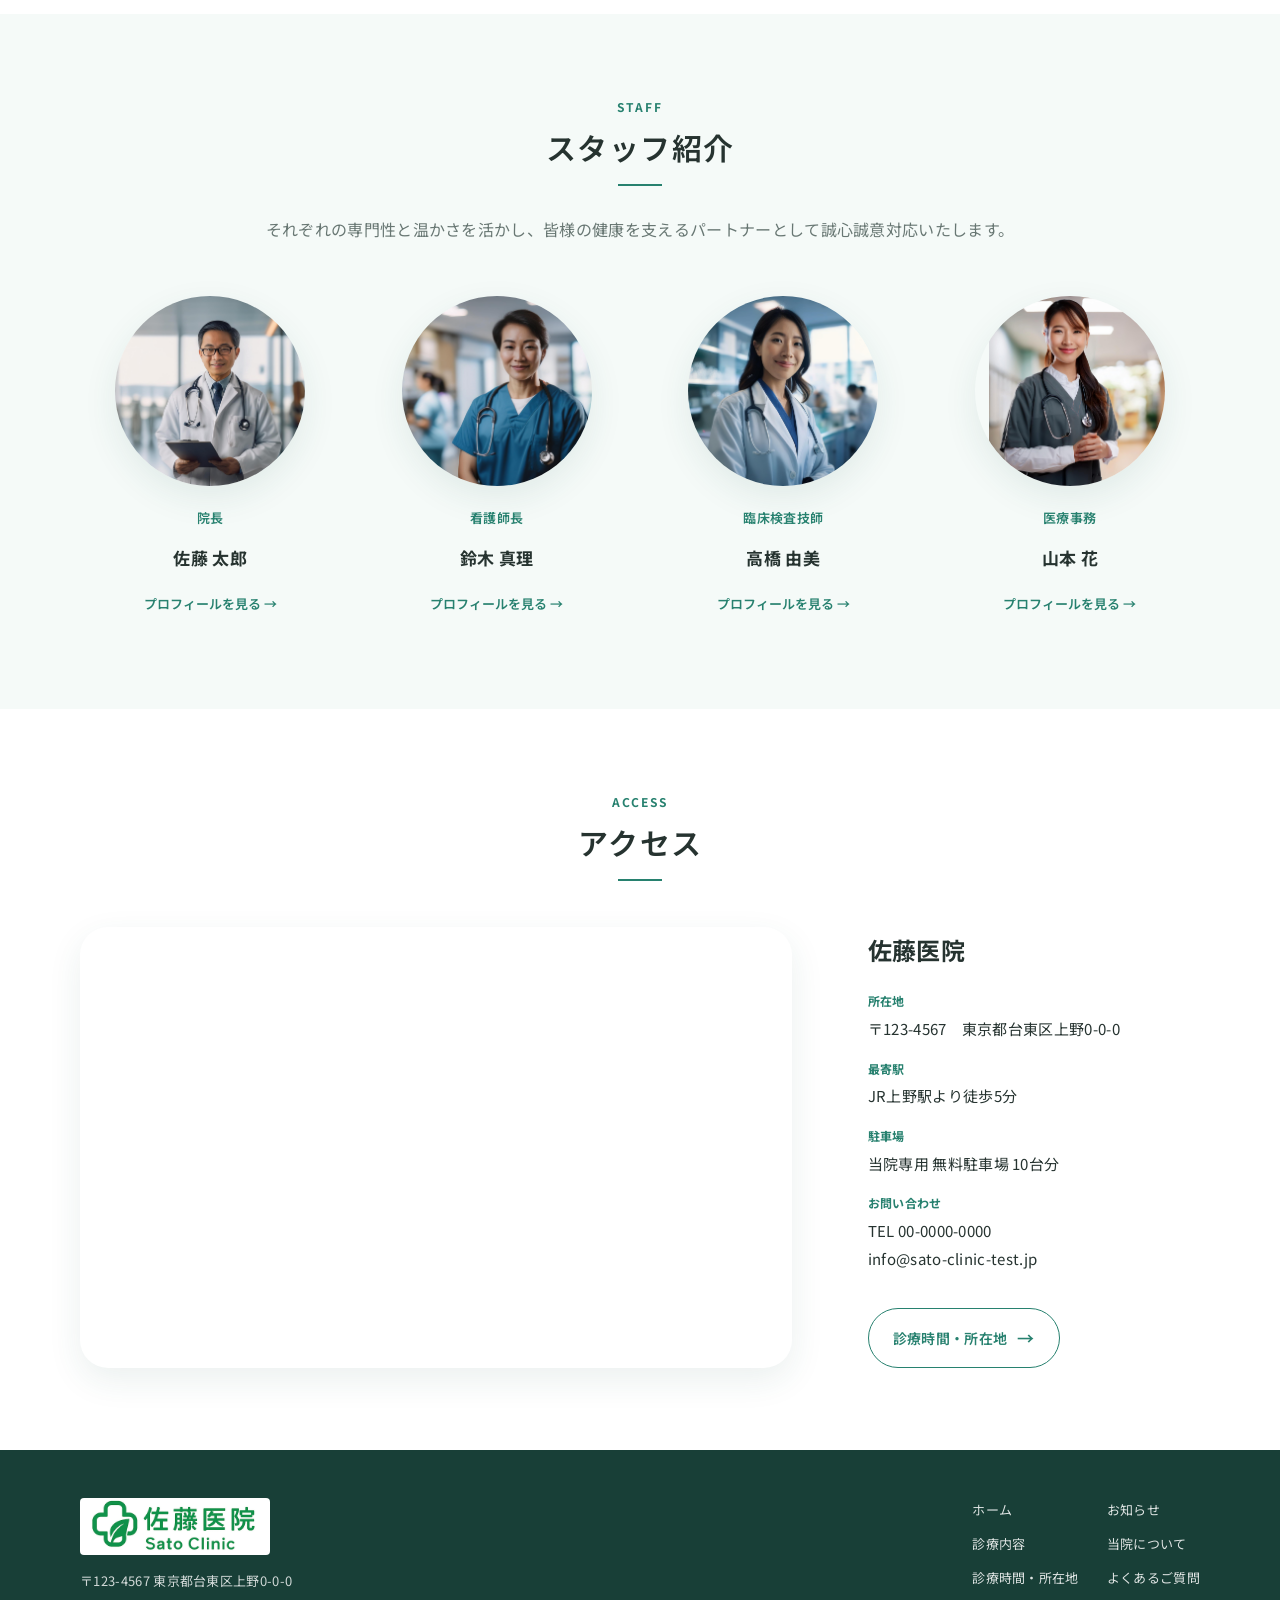
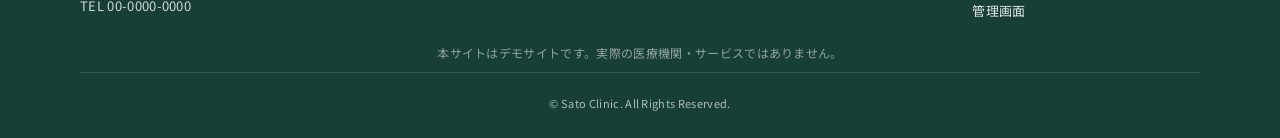
==== commit 7509c1c9: "診療内容の各カードを説明文を診療内容を詳しく見るに変更" ====
--- a/index.html
+++ b/index.html
@@ -101,12 +101,12 @@
     <div class="container">
       <div class="section-title"><span class="en">Medical</span><h2>診療内容</h2></div>
       <div class="medical-grid">
-        <a class="medical-card-link" href="medical/index.html#medical-1"><article class="medical-card"><img src="img/Medical_Image/medical_8.jpg" alt="一般内科診療"><div class="body"><span class="num">01</span><h3>一般内科診療</h3><p>風邪や発熱、喉の痛み、頭痛、腹痛などの一般的な体調不良を診療し、早期診断に努めます。</p></div></article></a>
-        <a class="medical-card-link" href="medical/index.html#medical-2"><article class="medical-card"><img src="img/Medical_Image/medical_6.jpg" alt="生活習慣病の診断・治療"><div class="body"><span class="num">02</span><h3>生活習慣病の診断・治療</h3><p>高血圧症、糖尿病、脂質異常症などの診断と治療、健康維持のための生活指導を行います。</p></div></article></a>
-        <a class="medical-card-link" href="medical/index.html#medical-3"><article class="medical-card"><img src="img/Patient_Image/patient_6.jpg" alt="消化器系の診療"><div class="body"><span class="num">03</span><h3>消化器系の診療</h3><p>胃痛、胃もたれ、胸やけ、便秘、下痢などに対応し、必要に応じて検査を行います。</p></div></article></a>
-        <a class="medical-card-link" href="medical/index.html#medical-4"><article class="medical-card"><img src="img/Medical_Image/medical_10.jpg" alt="呼吸器系の診療"><div class="body"><span class="num">04</span><h3>呼吸器系の診療</h3><p>咳、息切れ、胸の痛み、喘息、アレルギー性鼻炎、COPDなどに対応します。</p></div></article></a>
+        <a class="medical-card-link" href="medical/index.html#medical-1"><article class="medical-card"><img src="img/Medical_Image/medical_8.jpg" alt="一般内科診療"><div class="body"><span class="num">01</span><h3>一般内科診療</h3><p>診療内容を詳しく見る →</p></div></article></a>
+        <a class="medical-card-link" href="medical/index.html#medical-2"><article class="medical-card"><img src="img/Medical_Image/medical_6.jpg" alt="生活習慣病の診断・治療"><div class="body"><span class="num">02</span><h3>生活習慣病の診断・治療</h3><p>診療内容を詳しく見る →</p></div></article></a>
+        <a class="medical-card-link" href="medical/index.html#medical-3"><article class="medical-card"><img src="img/Patient_Image/patient_6.jpg" alt="消化器系の診療"><div class="body"><span class="num">03</span><h3>消化器系の診療</h3><p>診療内容を詳しく見る →</p></div></article></a>
+        <a class="medical-card-link" href="medical/index.html#medical-4"><article class="medical-card"><img src="img/Medical_Image/medical_10.jpg" alt="呼吸器系の診療"><div class="body"><span class="num">04</span><h3>呼吸器系の診療</h3><p>診療内容を詳しく見る →</p></div></article></a>
       </div>
-      <div class="more"><a class="btn" href="medical/index.html">診療内容を詳しく見る</a></div>
+      <div class="more"><a class="btn" href="medical/index.html">他の診療内容を詳しく見る</a></div>
     </div>
   </section>
 
--- a/css/style.css
+++ b/css/style.css
@@ -141,7 +141,7 @@
     display:none;
   }
   .medical-card-link .medical-card .body::after{
-    content:'詳しく見る →';
+    content:'診療内容を詳しく見る →';
     display:block;
     margin-top:14px;
     color:var(--green);
